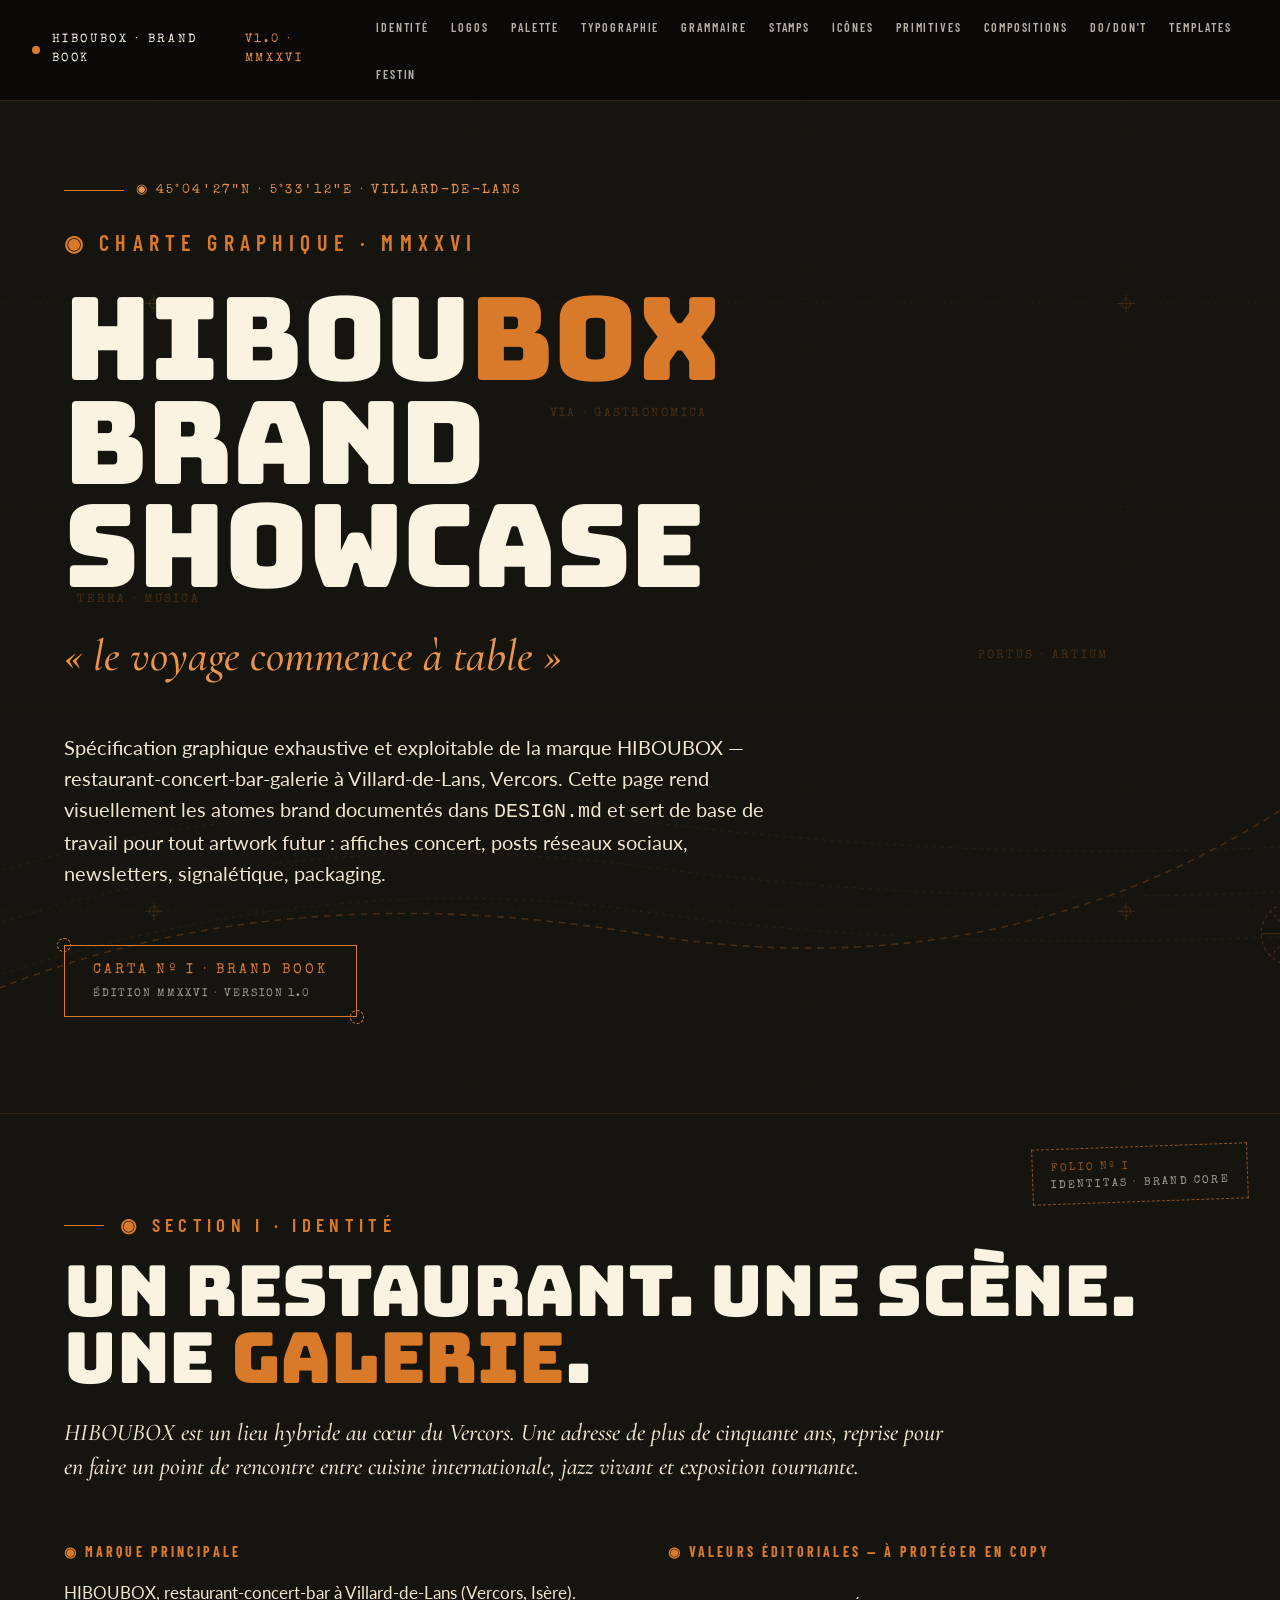
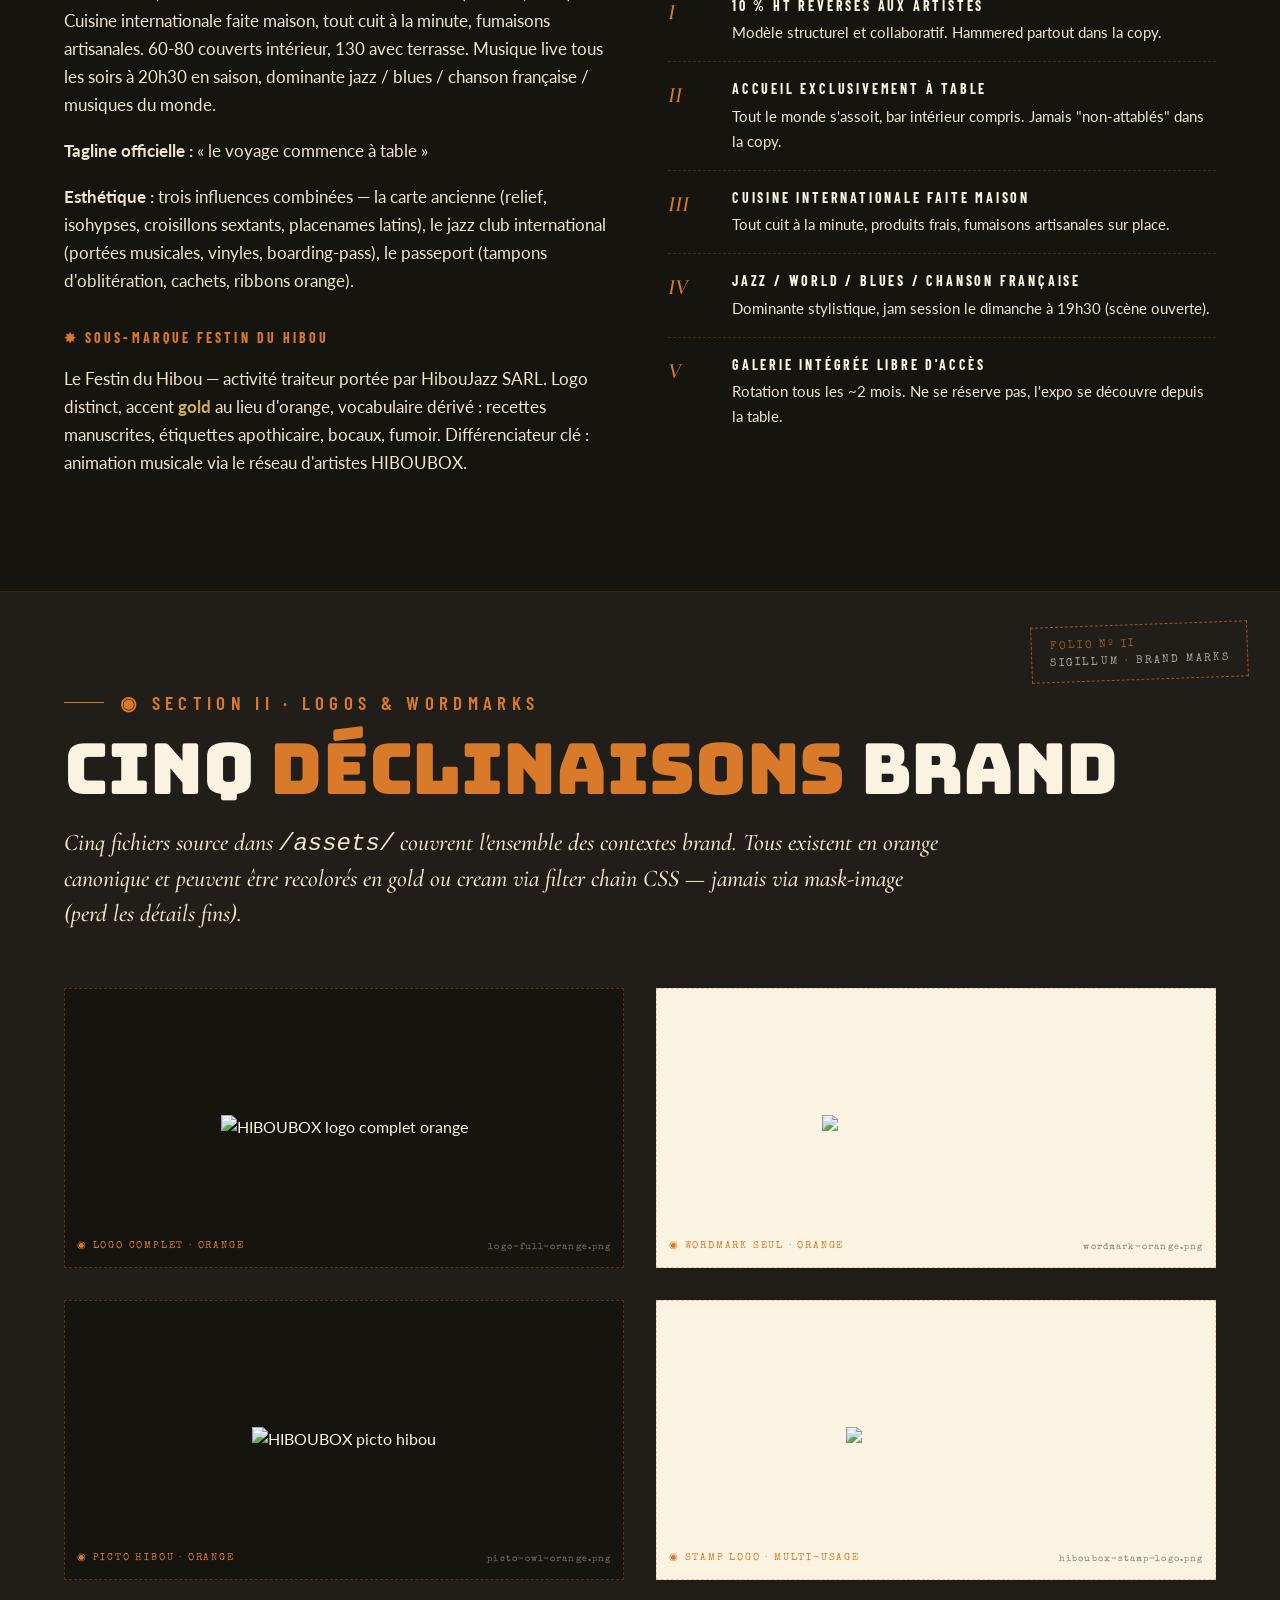
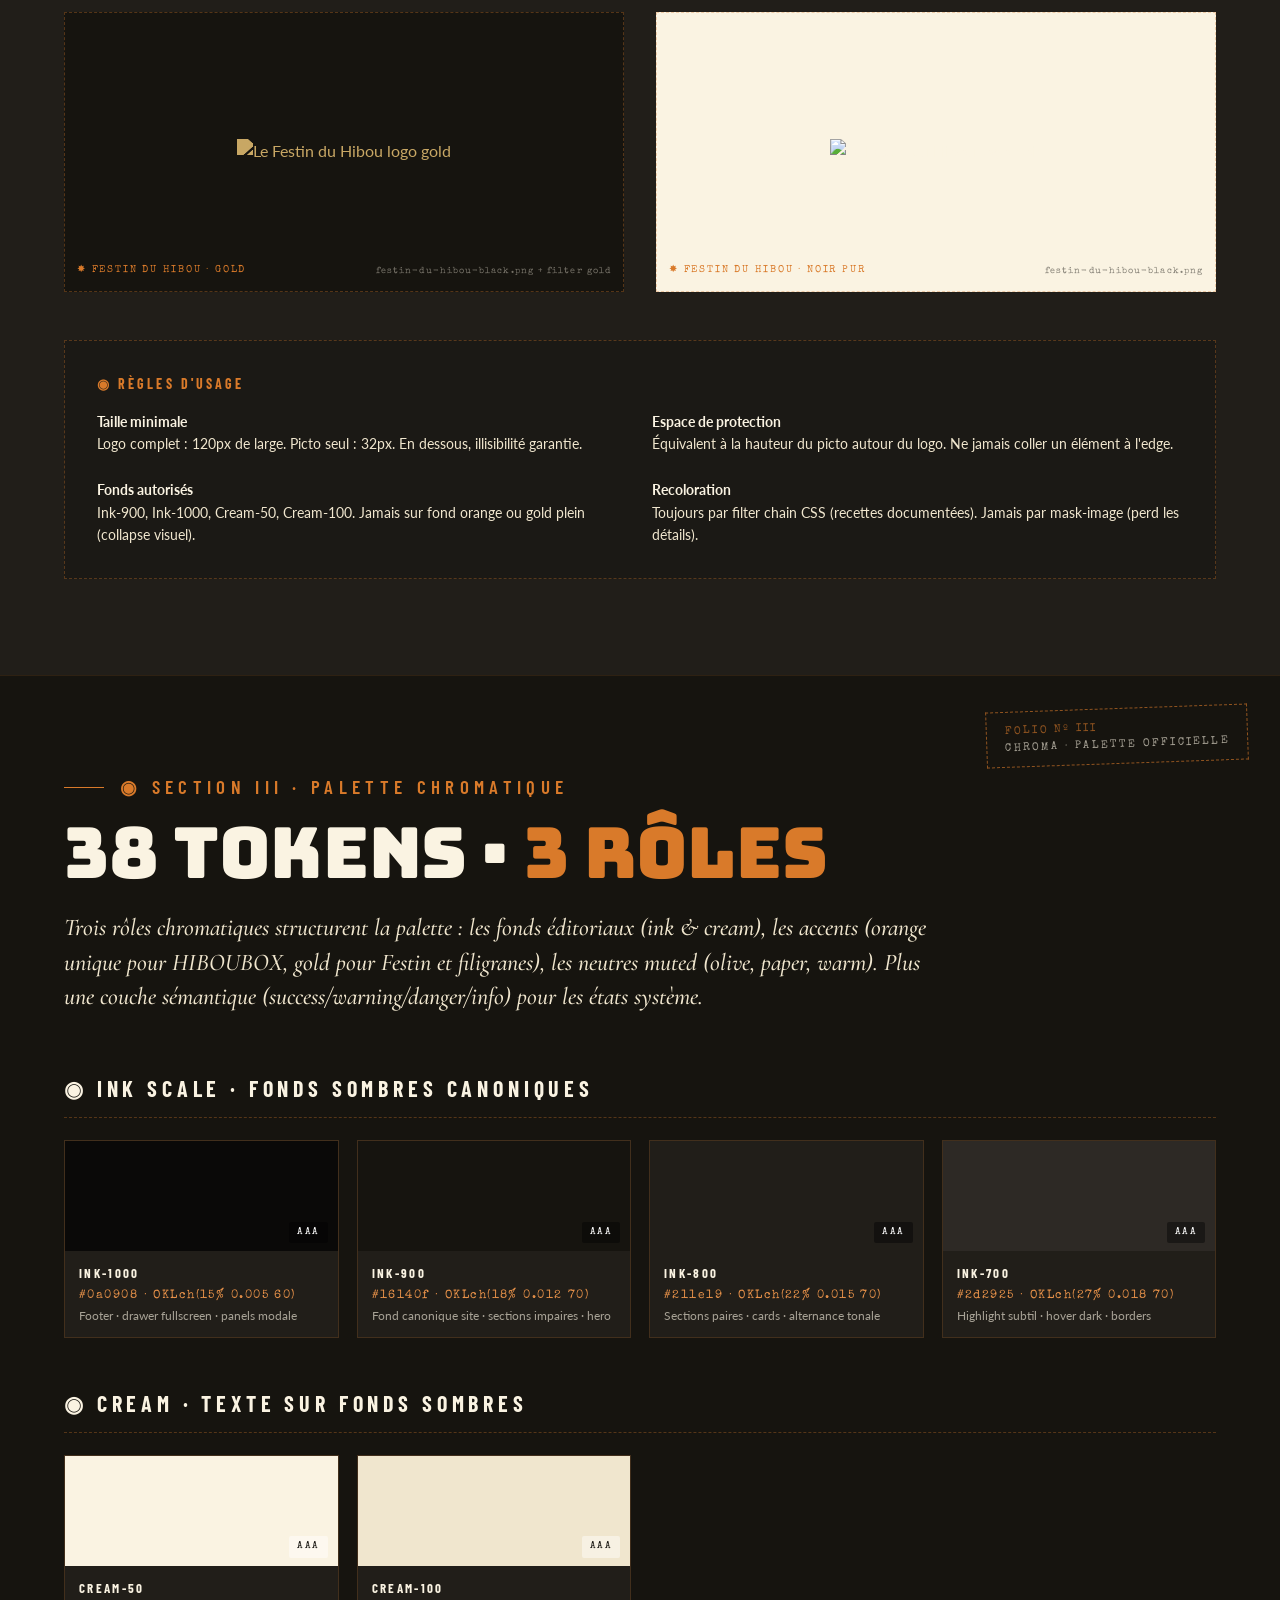
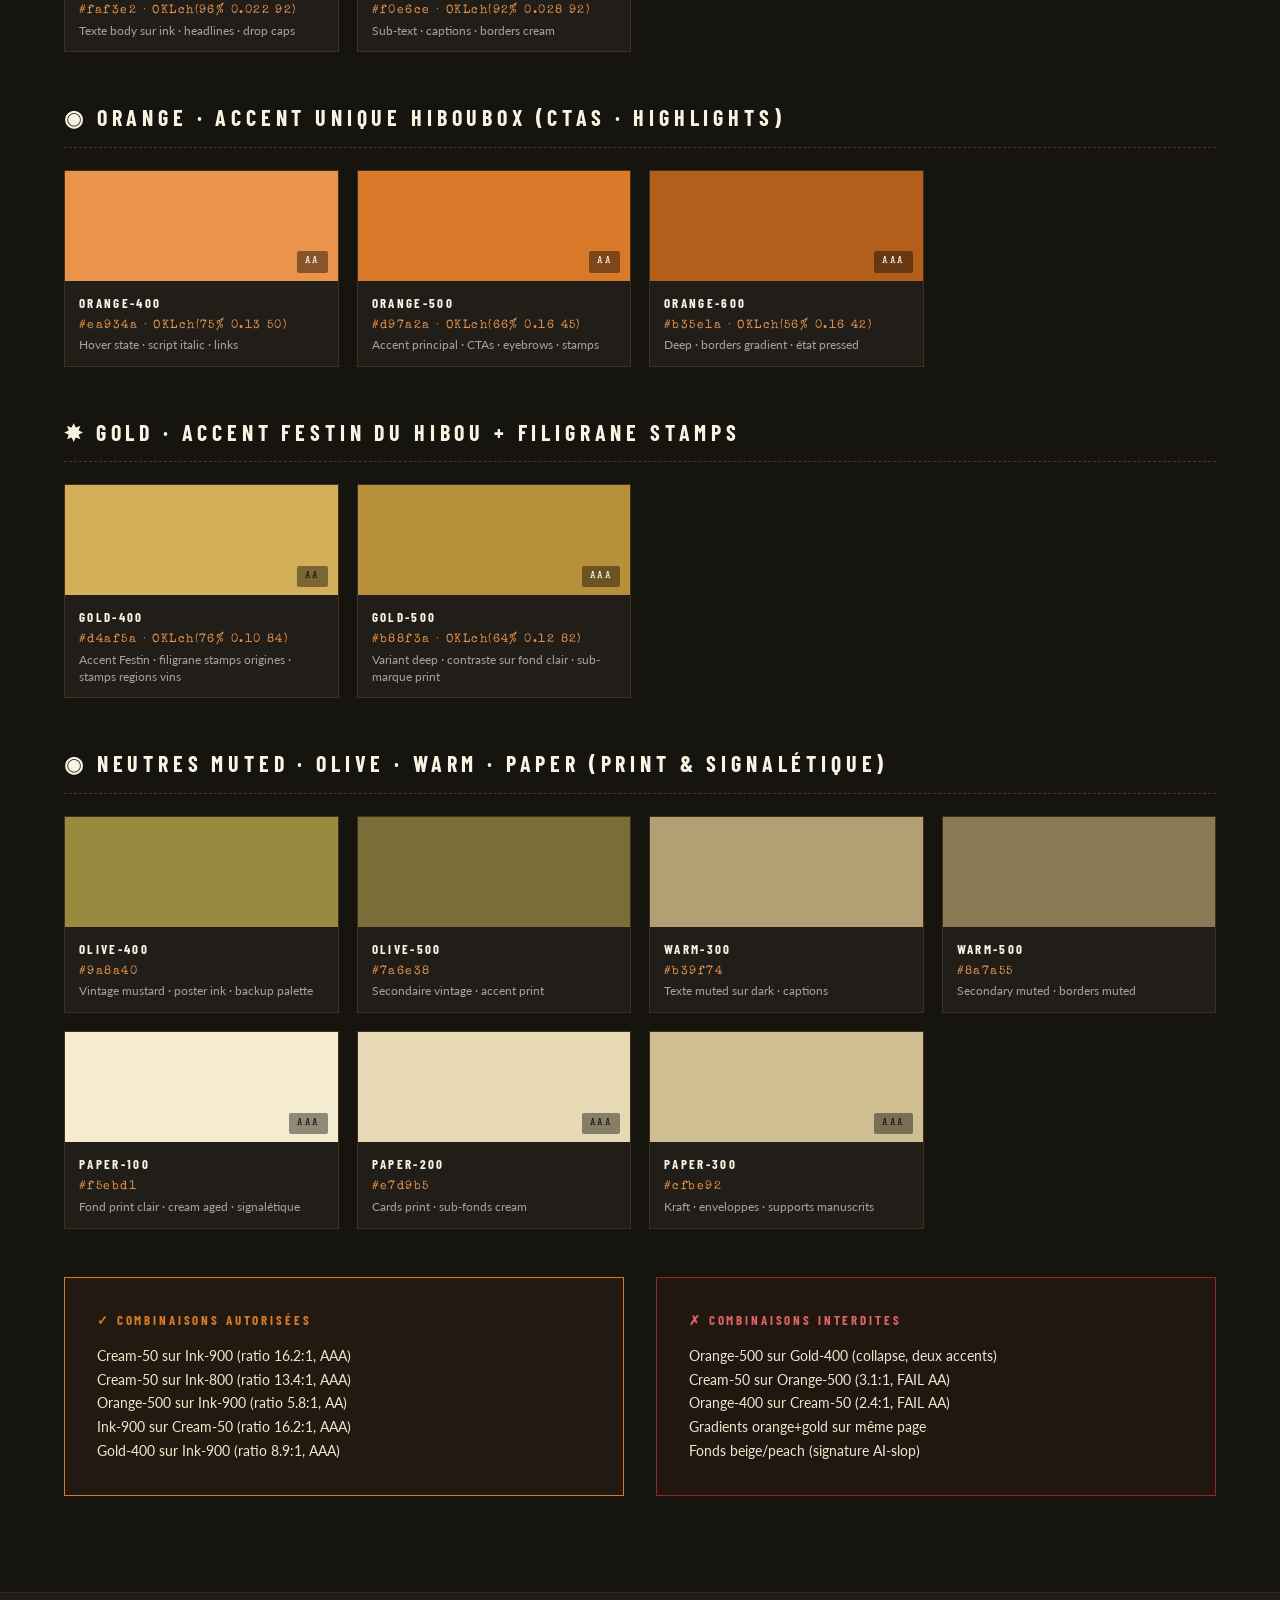
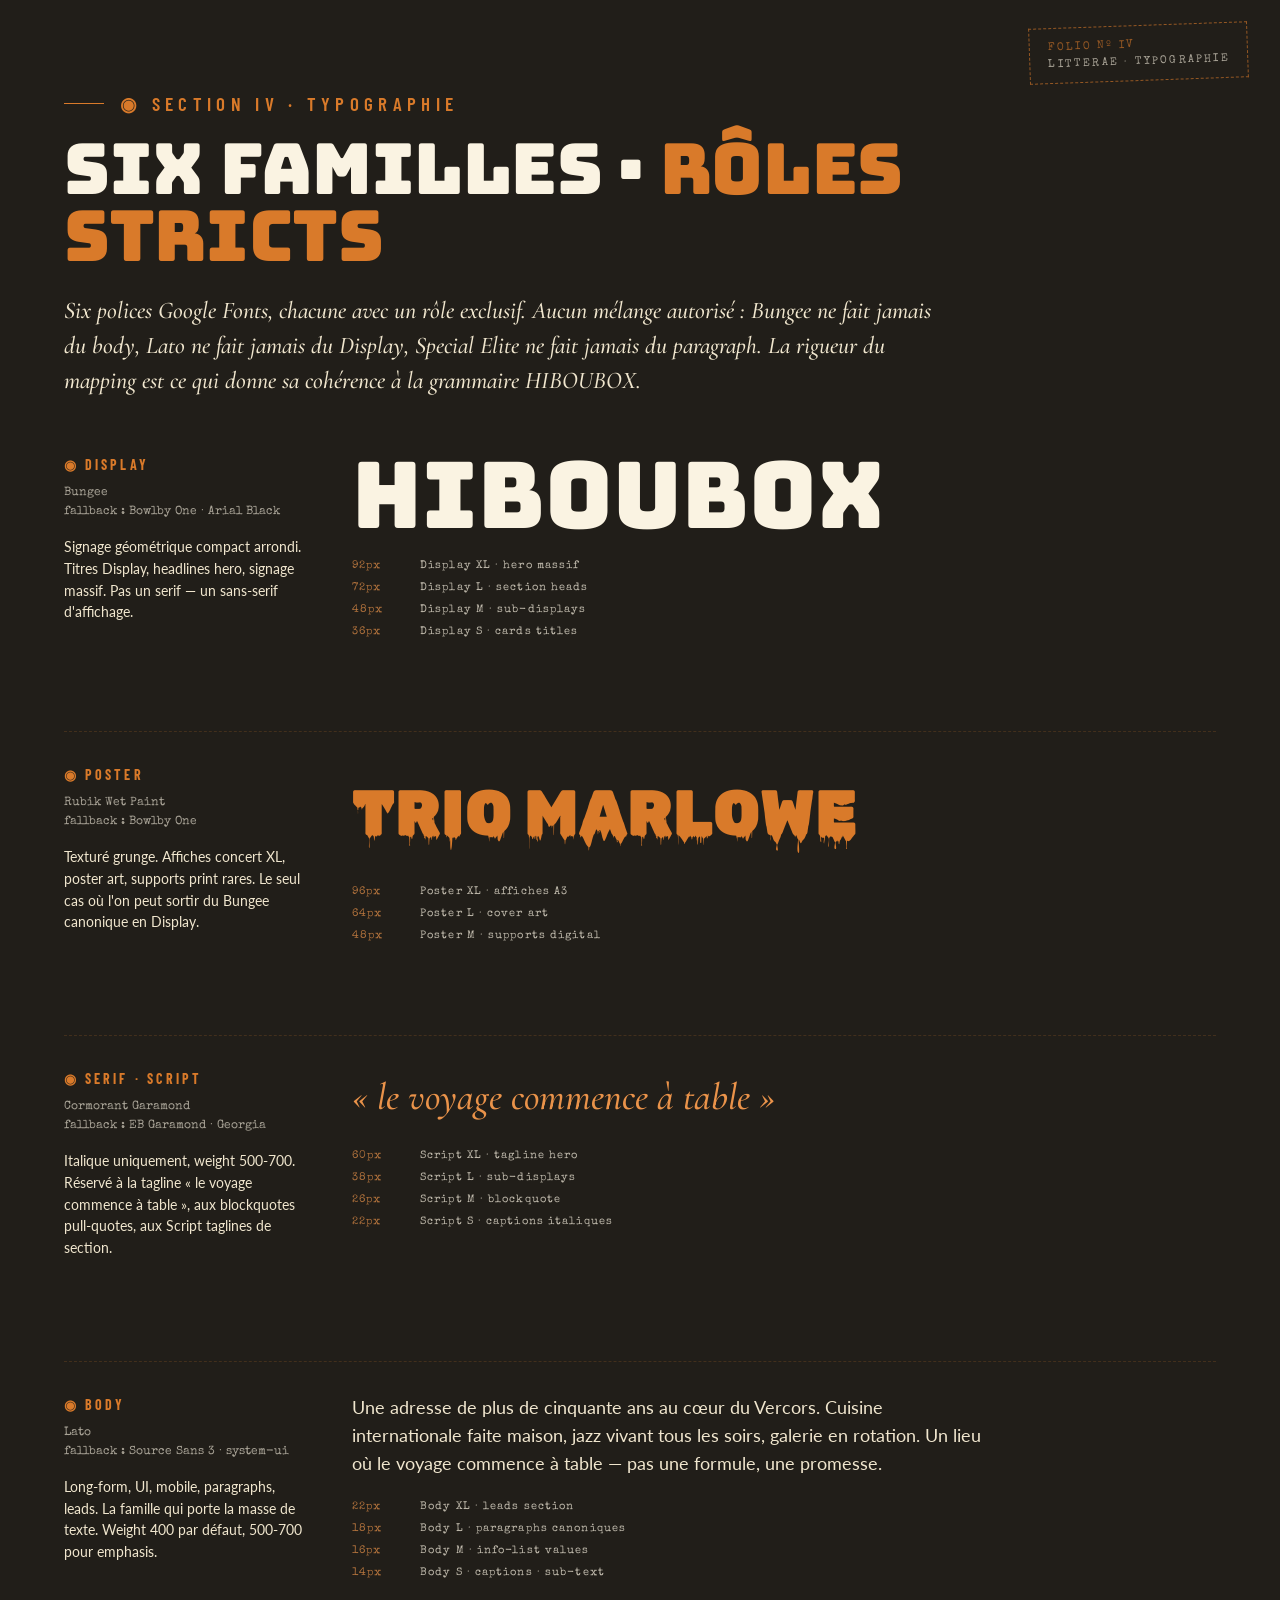
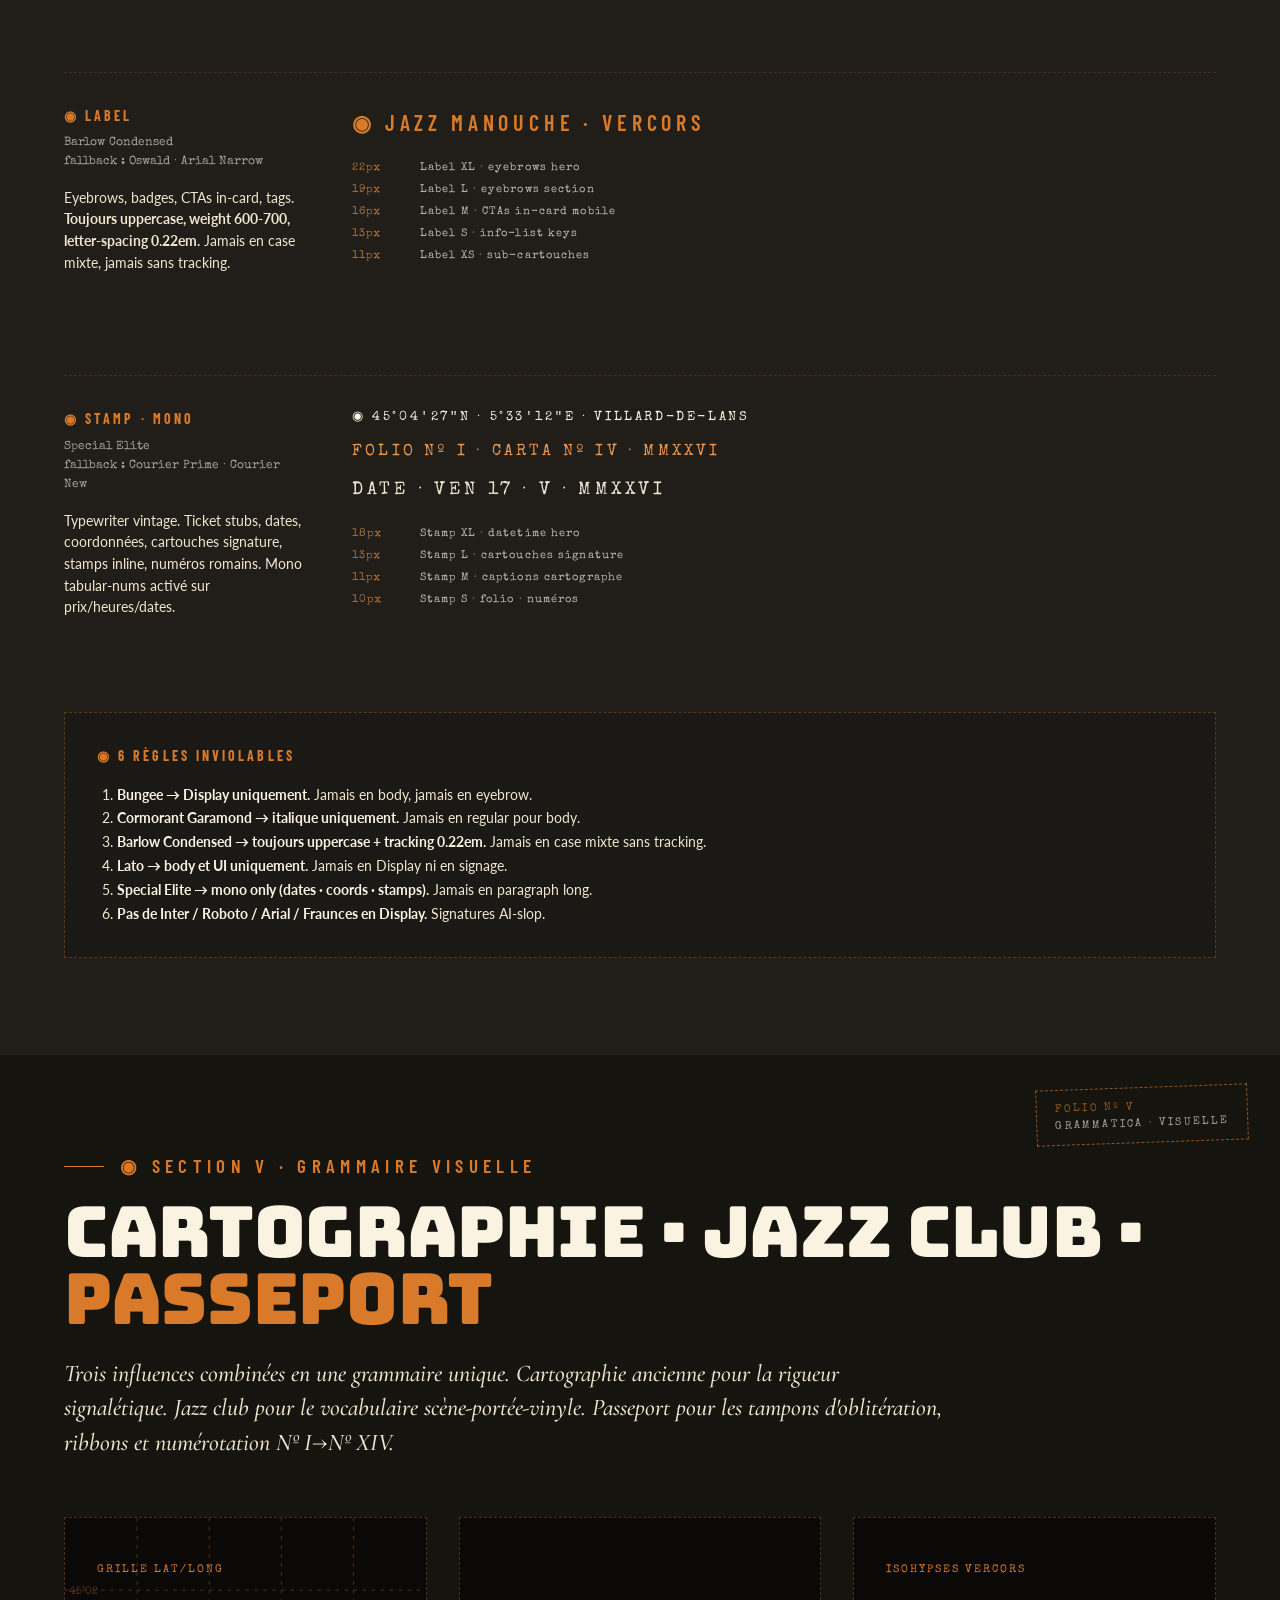
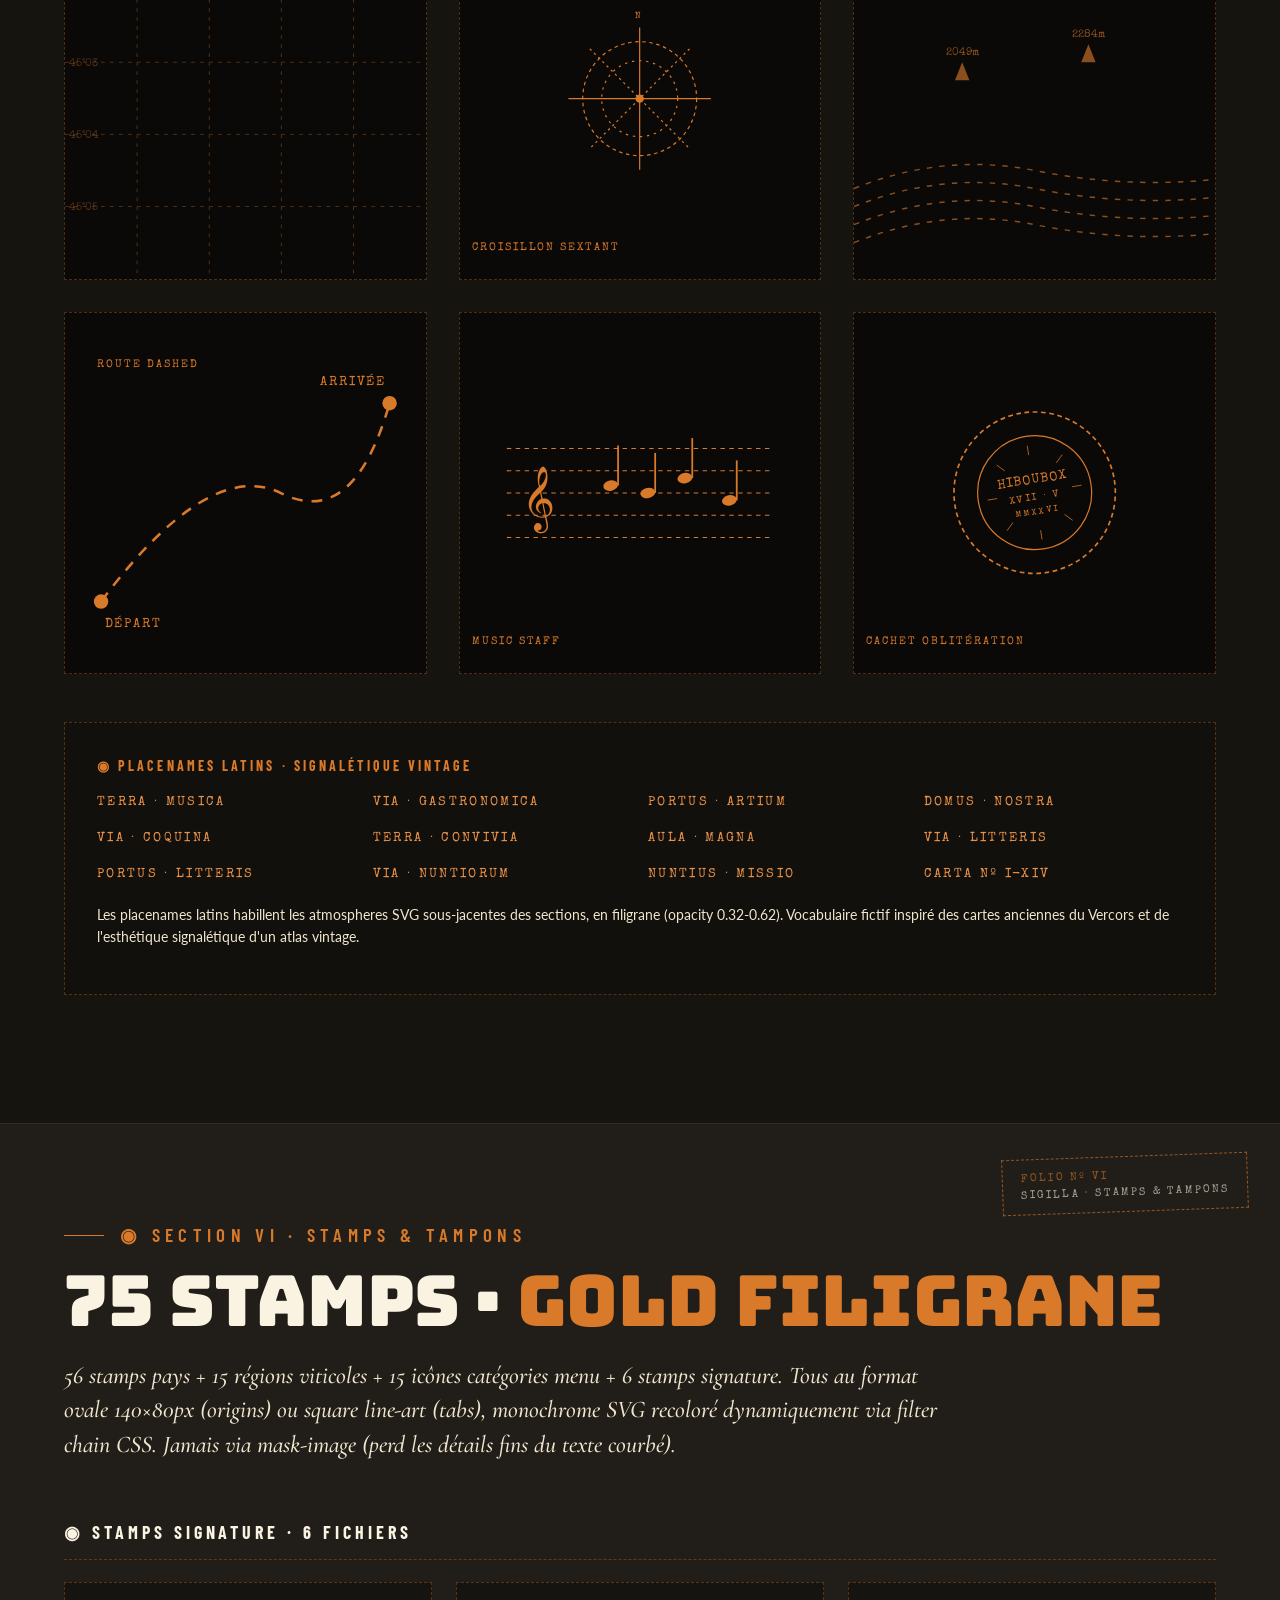
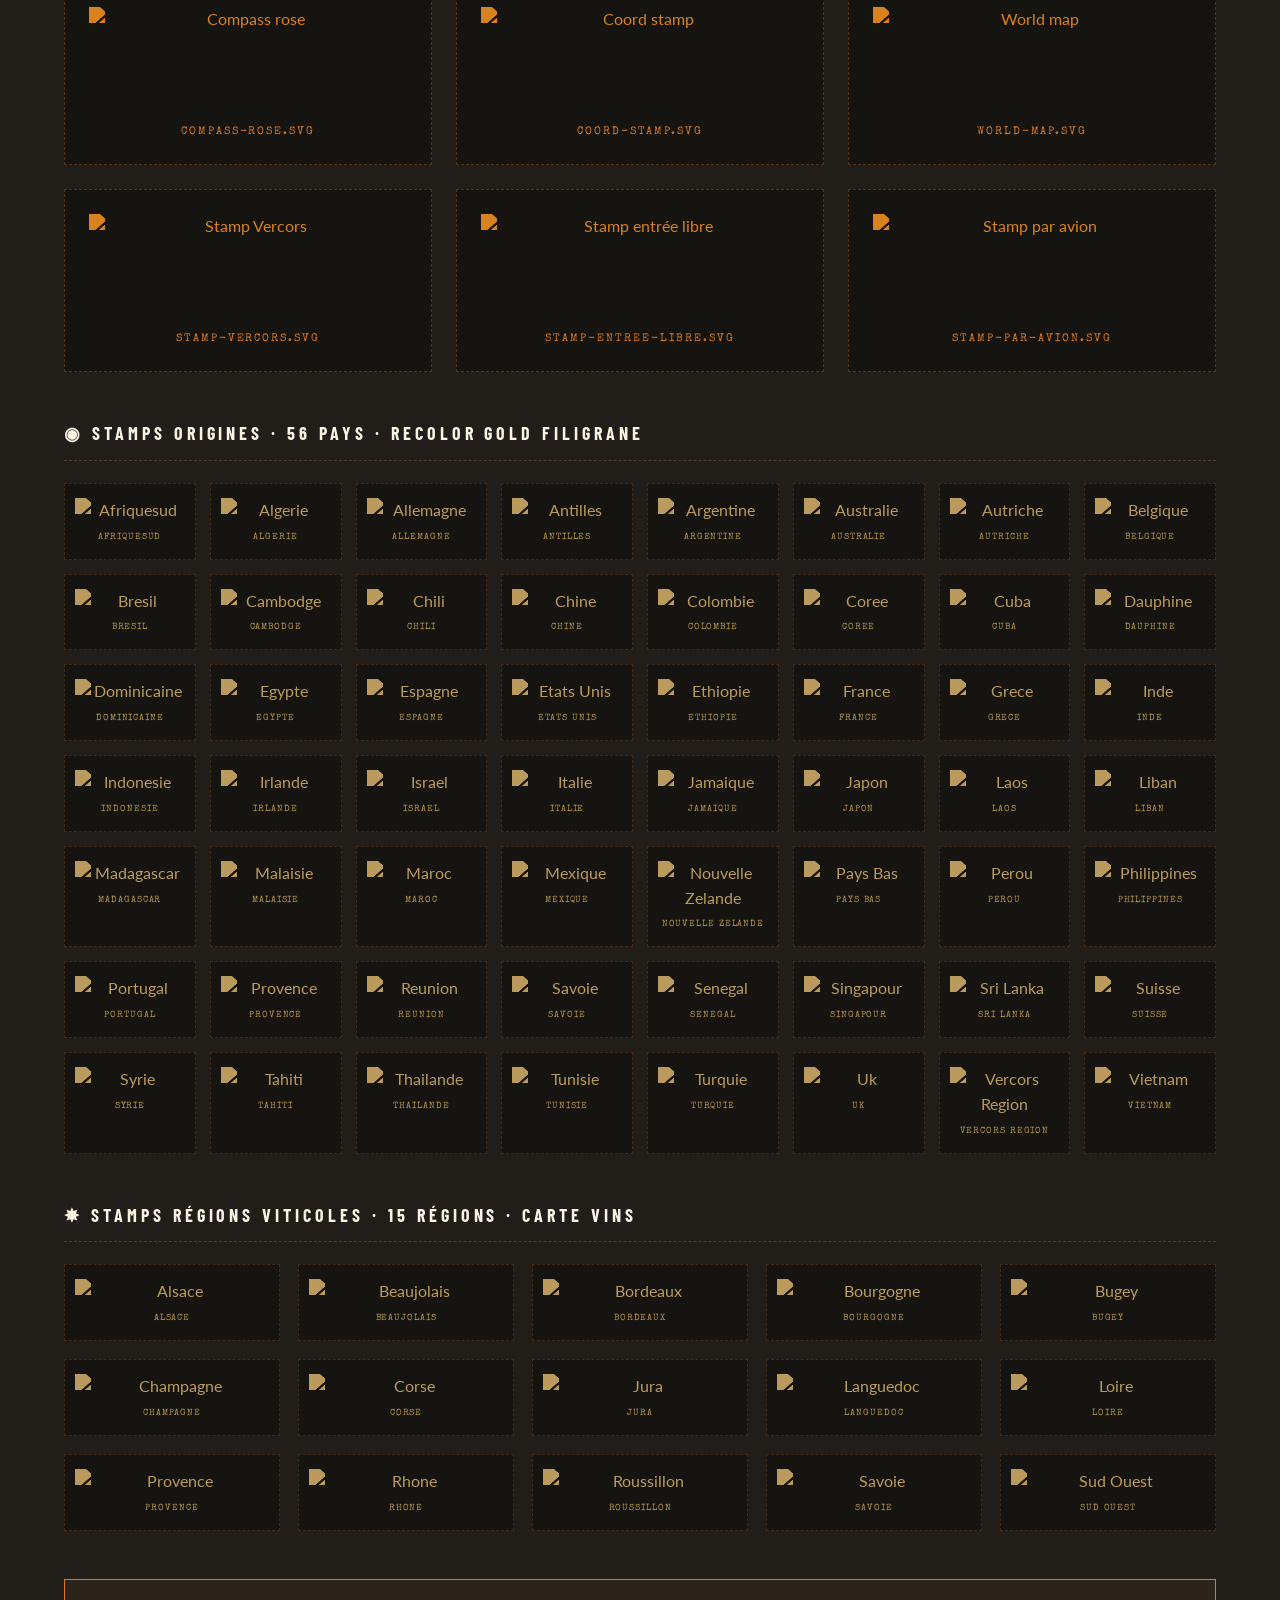
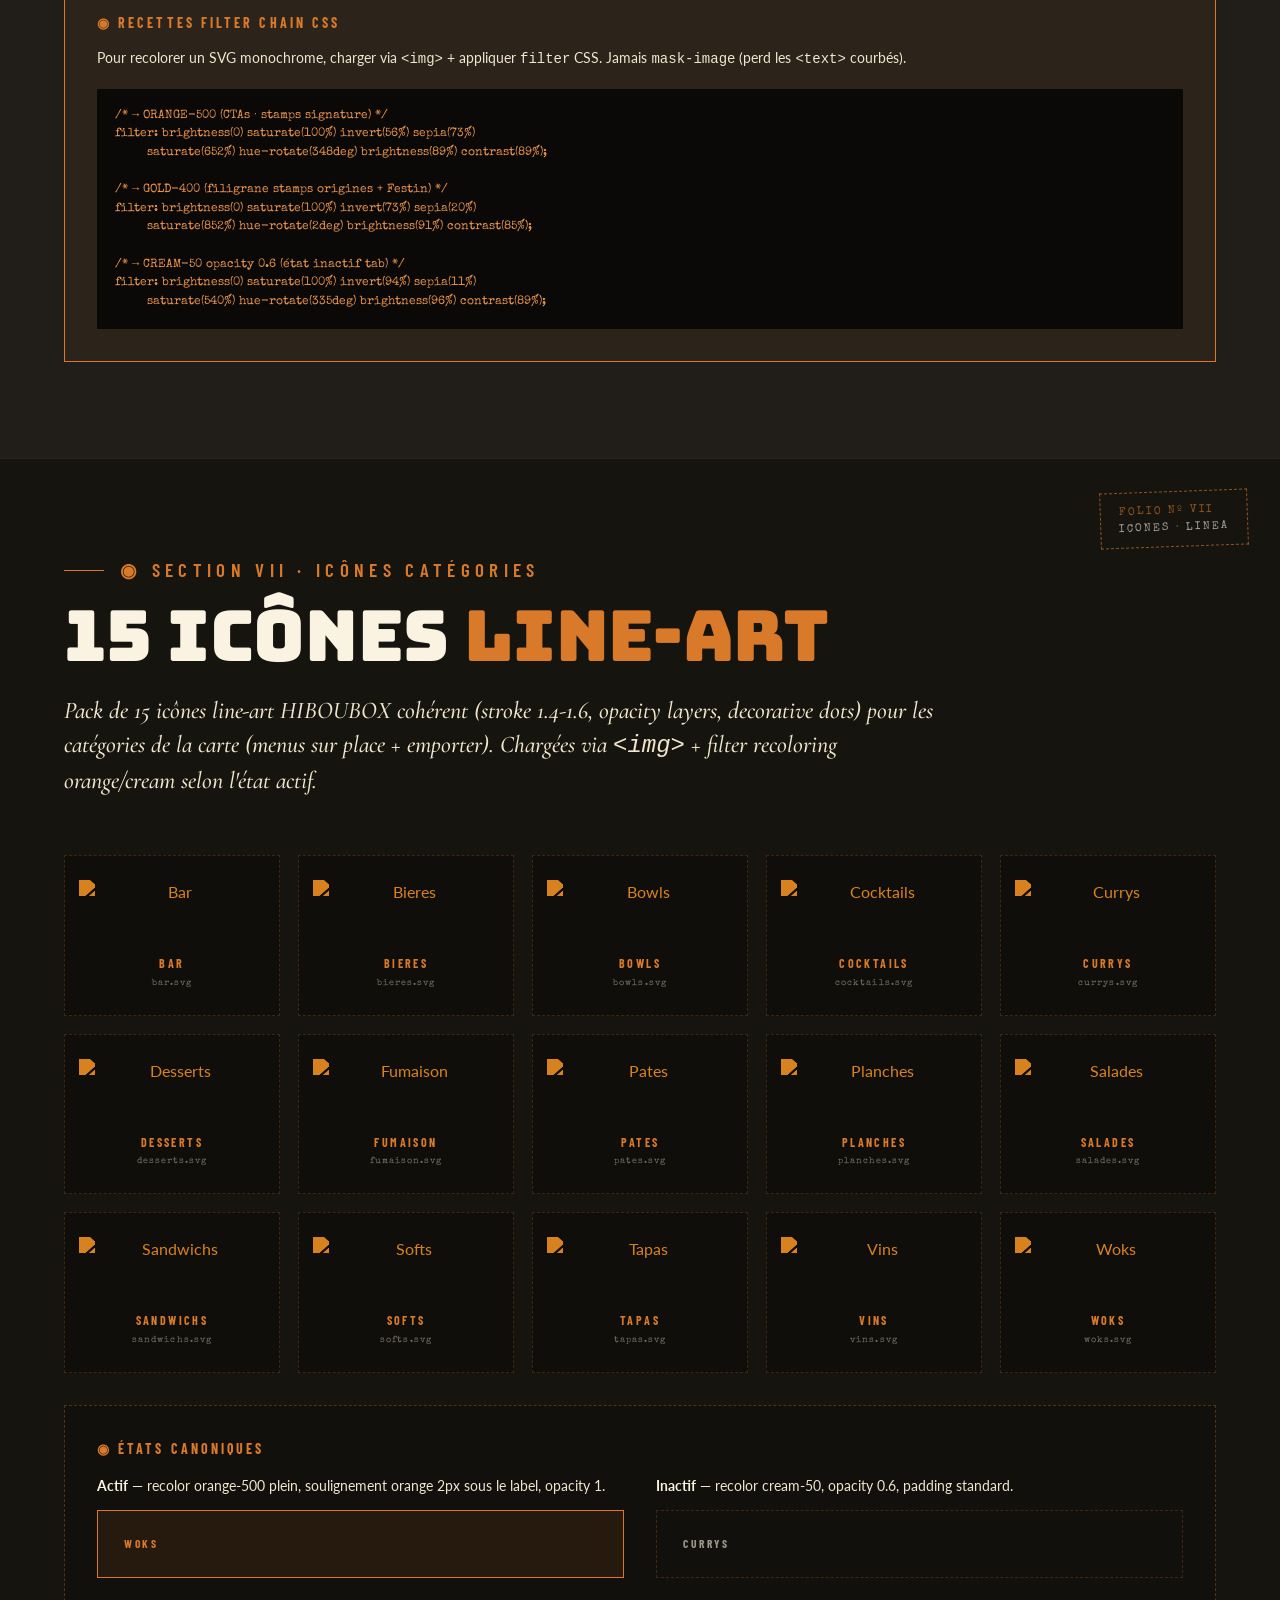
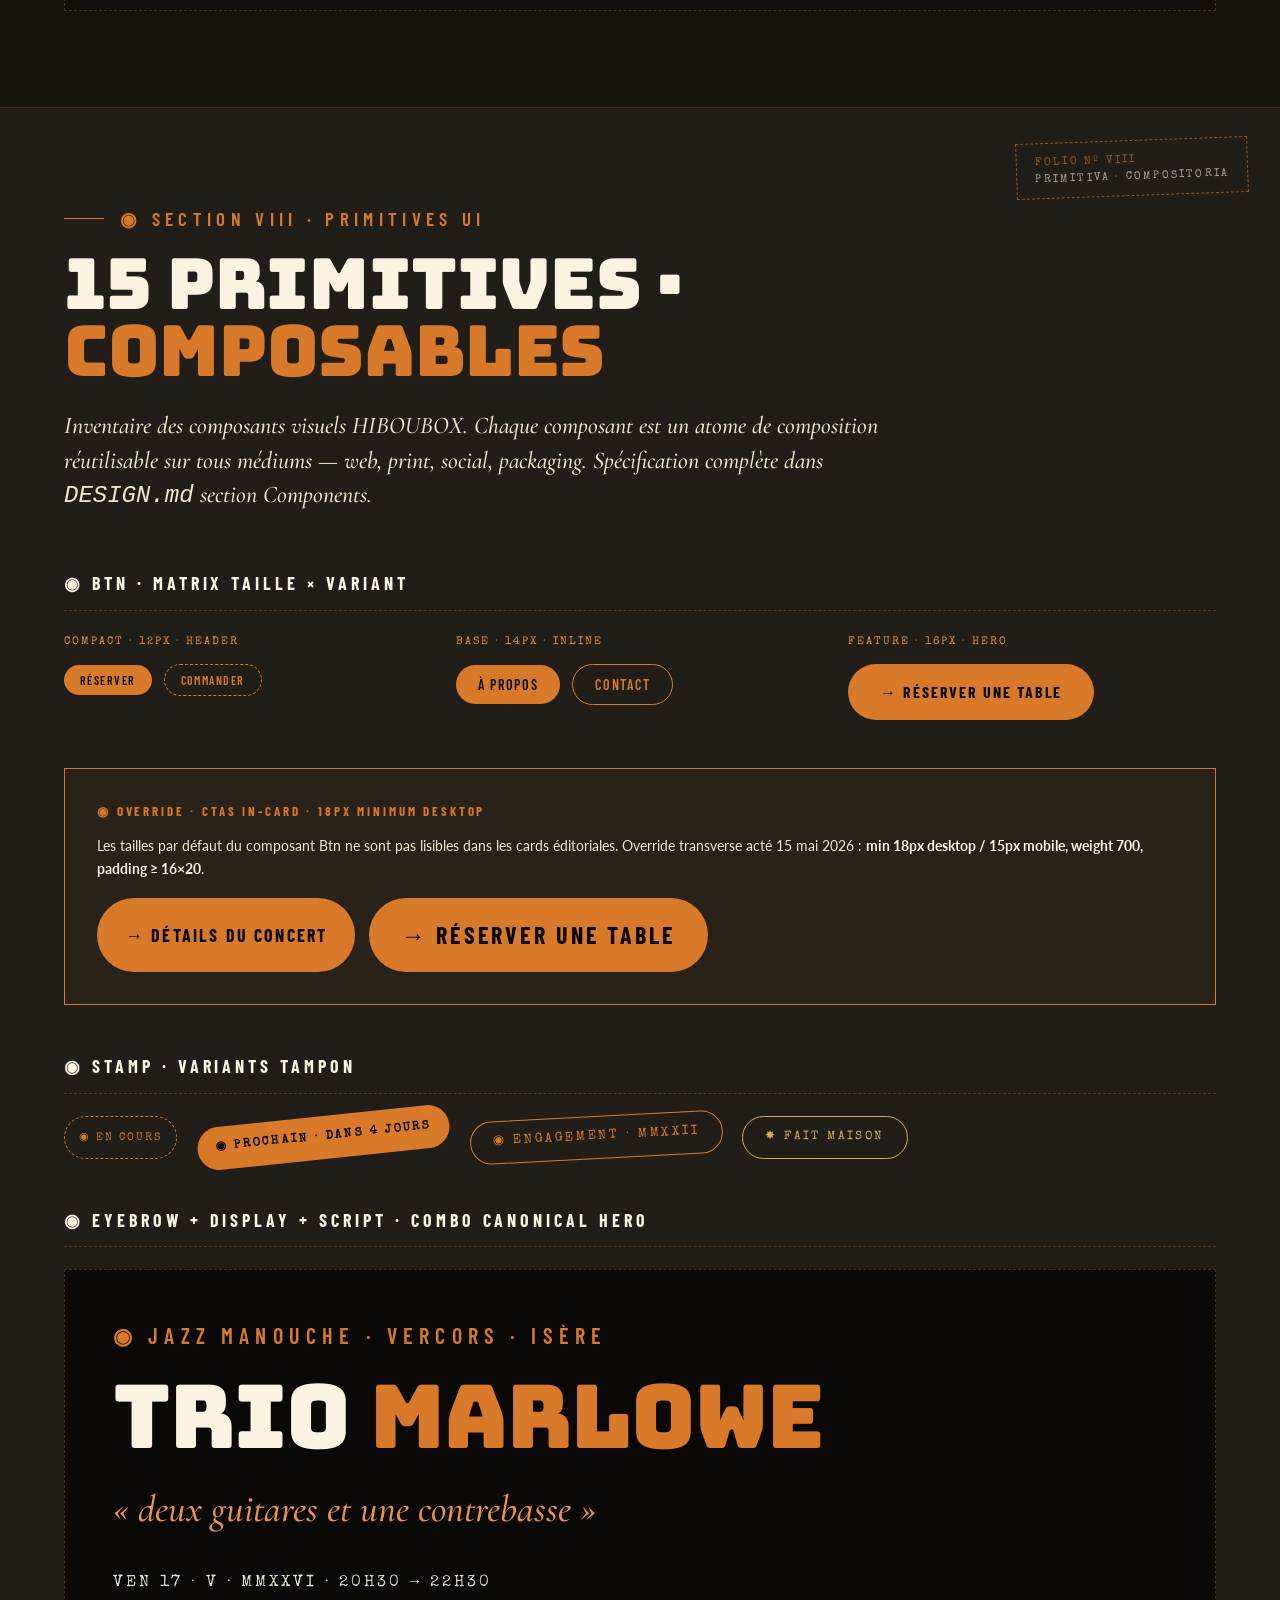
==== hiboubox-od/preview/brand-showcase.html @ d145273d "feat: add hiboubox-od Open Design design system package - DESIGN.md au format nexu-io/open-design (1" ====
<!doctype html>
<html lang="fr">
<head>
<meta charset="utf-8" />
<meta name="viewport" content="width=device-width, initial-scale=1" />
<title>HIBOUBOX · Brand Showcase</title>
<link rel="preconnect" href="https://fonts.googleapis.com" />
<link rel="preconnect" href="https://fonts.gstatic.com" crossorigin />
<link href="https://fonts.googleapis.com/css2?family=Bungee&family=Bowlby+One&family=Rubik+Wet+Paint&family=Cormorant+Garamond:ital,wght@0,400;0,500;0,600;0,700;1,400;1,500;1,600;1,700&family=Lato:wght@300;400;500;600;700;900&family=Barlow+Condensed:wght@300;400;500;600;700;800&family=Special+Elite&display=swap" rel="stylesheet" />
<style>
/* =============================================================
   HIBOUBOX · BRAND SHOWCASE · single-file standalone
   ============================================================= */

/* --- Tokens (mirror of DESIGN.md front matter) --- */
:root {
  /* Ink scale */
  --ink-1000: #0a0908;
  --ink-900:  #16140f;
  --ink-800:  #211e19;
  --ink-700:  #2d2925;

  /* Cream */
  --cream-50:  #faf3e2;
  --cream-100: #f0e6ce;

  /* Orange (accent unique CTAs) */
  --orange-400: #ea934a;
  --orange-500: #d97a2a;
  --orange-600: #b35e1a;

  /* Gold (filigrane stamps + Festin) */
  --gold-400: #d4af5a;
  --gold-500: #b88f3a;

  /* Olive (vintage mustard, poster ink) */
  --olive-400: #9a8a40;
  --olive-500: #7a6e38;
  --olive-600: #5f562b;

  /* Paper (cream aged, kraft) */
  --paper-100: #f5ebd1;
  --paper-200: #e7d9b5;
  --paper-300: #cfbe92;

  /* Warm muted */
  --warm-300: #b39f74;
  --warm-500: #8a7a55;

  /* Fonts */
  --font-display: "Bungee", "Bowlby One", "Ultra", "Arial Black", sans-serif;
  --font-poster:  "Rubik Wet Paint", "Bowlby One", "Arial Black", sans-serif;
  --font-serif:   "Cormorant Garamond", "EB Garamond", Georgia, serif;
  --font-body:    "Lato", "Source Sans 3", -apple-system, BlinkMacSystemFont, "Segoe UI", system-ui, sans-serif;
  --font-label:   "Barlow Condensed", "Oswald", "Arial Narrow", sans-serif;
  --font-stamp:   "Special Elite", "Courier Prime", "Courier New", monospace;

  /* Recipes for SVG recolor via filter chain */
  --filter-orange: brightness(0) saturate(100%) invert(56%) sepia(73%) saturate(652%) hue-rotate(348deg) brightness(89%) contrast(89%);
  --filter-gold:   brightness(0) saturate(100%) invert(73%) sepia(20%) saturate(852%) hue-rotate(2deg) brightness(91%) contrast(85%);
  --filter-cream:  brightness(0) saturate(100%) invert(94%) sepia(11%) saturate(540%) hue-rotate(335deg) brightness(96%) contrast(89%);
}

/* --- Reset --- */
*, *::before, *::after { box-sizing: border-box; }
html, body { margin: 0; padding: 0; }
html { scroll-behavior: smooth; }
body {
  background: var(--ink-900);
  color: var(--cream-50);
  font-family: var(--font-body);
  font-size: 16px;
  line-height: 1.55;
  font-weight: 400;
  -webkit-font-smoothing: antialiased;
  text-rendering: optimizeLegibility;
}

img { display: block; max-width: 100%; height: auto; }
a { color: var(--orange-400); text-decoration: none; }
a:hover { color: var(--orange-500); }

/* =============================================================
   NAVIGATION STICKY
   ============================================================= */
.bs-nav {
  position: sticky; top: 0; z-index: 100;
  background: rgba(10, 9, 8, 0.92);
  backdrop-filter: blur(8px);
  border-bottom: 1px solid rgba(217, 122, 42, 0.22);
  padding: 14px 32px;
}
.bs-nav-inner {
  max-width: 1440px; margin: 0 auto;
  display: flex; align-items: center; justify-content: space-between;
  gap: 24px;
}
.bs-nav-brand {
  display: flex; align-items: center; gap: 12px;
  font-family: var(--font-stamp); font-size: 12px;
  letter-spacing: 0.22em; text-transform: uppercase;
  color: var(--cream-50);
}
.bs-nav-brand .dot { width: 8px; height: 8px; background: var(--orange-500); border-radius: 50%; }
.bs-nav-brand .badge { color: var(--orange-400); }
.bs-nav-links {
  display: flex; gap: 22px; flex-wrap: wrap; list-style: none; padding: 0; margin: 0;
}
.bs-nav-links a {
  font-family: var(--font-label); font-size: 12px;
  font-weight: 600; letter-spacing: 0.16em; text-transform: uppercase;
  color: var(--cream-50); opacity: 0.72; transition: opacity .2s, color .2s;
}
.bs-nav-links a:hover { opacity: 1; color: var(--orange-400); }

/* =============================================================
   HERO
   ============================================================= */
.bs-hero {
  position: relative;
  min-height: 100vh;
  padding: 80px 64px 96px;
  background: var(--ink-900);
  overflow: hidden;
  display: flex; flex-direction: column; justify-content: center;
}
.bs-hero-deco {
  position: absolute; inset: 0;
  pointer-events: none;
  opacity: 0.4;
}
.bs-hero-deco svg { width: 100%; height: 100%; }
.bs-hero-inner {
  position: relative; z-index: 2;
  max-width: 1280px; margin: 0 auto; width: 100%;
}
.bs-hero-coord {
  font-family: var(--font-stamp); font-size: 13px;
  color: var(--orange-400); letter-spacing: 0.18em;
  margin-bottom: 24px;
  display: flex; align-items: center; gap: 12px;
}
.bs-hero-coord::before {
  content: ""; width: 60px; height: 1px; background: var(--orange-500);
}
.bs-hero-eyebrow {
  font-family: var(--font-label); font-size: 22px;
  color: var(--orange-500); letter-spacing: 0.28em; text-transform: uppercase;
  font-weight: 600; margin-bottom: 28px;
}
.bs-hero-display {
  font-family: var(--font-display);
  font-size: clamp(64px, 9vw, 124px);
  line-height: 0.9; letter-spacing: -0.01em;
  color: var(--cream-50);
  margin: 0 0 32px;
  font-weight: 400;
  text-wrap: balance;
}
.bs-hero-display .accent { color: var(--orange-500); }
.bs-hero-script {
  font-family: var(--font-serif);
  font-style: italic; font-weight: 500;
  font-size: clamp(28px, 3.5vw, 48px);
  color: var(--orange-400);
  margin: 0 0 48px;
  line-height: 1.2;
}
.bs-hero-lead {
  font-family: var(--font-body);
  font-size: 20px; line-height: 1.55; max-width: 720px;
  color: var(--cream-100); font-weight: 400;
  margin-bottom: 56px;
}
.bs-hero-cartouche {
  display: inline-flex; flex-direction: column;
  border: 1.5px solid var(--orange-500);
  padding: 14px 28px;
  position: relative;
}
.bs-hero-cartouche::before, .bs-hero-cartouche::after {
  content: ""; position: absolute;
  width: 14px; height: 14px;
  border: 1px dashed var(--orange-500);
  border-radius: 50%;
}
.bs-hero-cartouche::before { top: -8px; left: -8px; }
.bs-hero-cartouche::after { bottom: -8px; right: -8px; }
.bs-hero-cartouche .t {
  font-family: var(--font-stamp); font-size: 14px;
  letter-spacing: 0.22em; color: var(--orange-500);
}
.bs-hero-cartouche .s {
  font-family: var(--font-stamp); font-size: 11px;
  letter-spacing: 0.18em; color: var(--cream-50);
  opacity: 0.62; margin-top: 4px;
}

/* =============================================================
   SECTIONS génériques
   ============================================================= */
section.bs-section {
  position: relative;
  padding: 96px 64px;
  border-top: 1px solid rgba(217, 122, 42, 0.12);
}
.bs-section.alt { background: var(--ink-800); }
.bs-section-inner { max-width: 1440px; margin: 0 auto; }

.bs-section-eyebrow {
  font-family: var(--font-label); font-size: 19px;
  color: var(--orange-500); letter-spacing: 0.28em; text-transform: uppercase;
  font-weight: 600; margin-bottom: 18px;
  display: flex; align-items: center; gap: 16px;
}
.bs-section-eyebrow::before {
  content: ""; width: 40px; height: 1px; background: var(--orange-500);
}
.bs-section-display {
  font-family: var(--font-display);
  font-size: clamp(40px, 5.5vw, 72px);
  line-height: 0.95; letter-spacing: -0.005em;
  color: var(--cream-50);
  margin: 0 0 24px;
  font-weight: 400;
}
.bs-section-display .accent { color: var(--orange-500); }
.bs-section-lead {
  font-family: var(--font-serif);
  font-style: italic; font-weight: 500;
  font-size: 24px; max-width: 880px;
  color: var(--cream-100);
  margin: 0 0 56px;
  line-height: 1.45;
}

.bs-section-cartouche {
  position: absolute; top: 32px; right: 32px;
  display: inline-flex; flex-direction: column;
  padding: 10px 18px;
  border: 1px dashed var(--orange-500);
  font-family: var(--font-stamp);
  font-size: 11px; letter-spacing: 0.20em; text-transform: uppercase;
  color: var(--cream-50); opacity: 0.62;
  transform: rotate(-2deg);
}
.bs-section-cartouche .t { color: var(--orange-500); }

/* =============================================================
   1 · IDENTITÉ
   ============================================================= */
.bs-identity-grid {
  display: grid; grid-template-columns: 1fr 1fr; gap: 56px;
}
.bs-identity-col h3 {
  font-family: var(--font-label); font-size: 14px;
  color: var(--orange-500); letter-spacing: 0.22em; text-transform: uppercase;
  font-weight: 700; margin: 0 0 16px;
}
.bs-identity-col p {
  font-family: var(--font-body); font-size: 17px;
  line-height: 1.65; color: var(--cream-100);
  margin: 0 0 18px;
}
.bs-identity-values {
  list-style: none; padding: 0; margin: 0;
}
.bs-identity-values li {
  display: flex; gap: 16px;
  padding: 16px 0;
  border-bottom: 1px dashed rgba(217, 122, 42, 0.22);
}
.bs-identity-values li:last-child { border-bottom: none; }
.bs-identity-values .roman {
  font-family: var(--font-serif); font-style: italic;
  font-size: 22px; color: var(--orange-500);
  min-width: 48px;
  font-weight: 600;
}
.bs-identity-values .body {
  flex: 1;
}
.bs-identity-values .body strong {
  font-family: var(--font-label); font-size: 14px;
  color: var(--cream-50); letter-spacing: 0.20em; text-transform: uppercase;
  font-weight: 700; display: block; margin-bottom: 4px;
}
.bs-identity-values .body span {
  font-family: var(--font-body); font-size: 15px;
  color: var(--cream-100); line-height: 1.55;
}

/* =============================================================
   2 · LOGOS
   ============================================================= */
.bs-logos-grid {
  display: grid; grid-template-columns: repeat(2, 1fr);
  gap: 32px;
}
.bs-logo-card {
  position: relative;
  border: 1px dashed rgba(217, 122, 42, 0.32);
  padding: 48px 32px;
  background: var(--ink-900);
  display: flex; flex-direction: column;
  align-items: center; justify-content: center;
  min-height: 280px;
}
.bs-logo-card.on-cream { background: var(--cream-50); }
.bs-logo-card img { max-height: 120px; max-width: 320px; object-fit: contain; }
.bs-logo-card .label {
  position: absolute; bottom: 12px; left: 12px;
  font-family: var(--font-stamp); font-size: 10px;
  letter-spacing: 0.18em; text-transform: uppercase;
  color: var(--orange-500);
}
.bs-logo-card .filename {
  position: absolute; bottom: 12px; right: 12px;
  font-family: var(--font-stamp); font-size: 9px;
  letter-spacing: 0.12em;
  color: var(--cream-50); opacity: 0.42;
}
.bs-logo-card.on-cream .filename { color: var(--ink-900); opacity: 0.5; }

/* Logo full Festin gold demo */
.bs-logo-festin {
  filter: var(--filter-gold);
}

/* =============================================================
   3 · PALETTE CHROMATIQUE
   ============================================================= */
.bs-palette-group { margin-bottom: 48px; }
.bs-palette-group h3 {
  font-family: var(--font-label); font-size: 22px;
  color: var(--cream-50); letter-spacing: 0.22em; text-transform: uppercase;
  font-weight: 700; margin: 0 0 22px;
  padding-bottom: 12px;
  border-bottom: 1px dashed rgba(217, 122, 42, 0.32);
}
.bs-swatches {
  display: grid; grid-template-columns: repeat(auto-fill, minmax(220px, 1fr));
  gap: 18px;
}
.bs-swatch {
  border: 1px solid rgba(217, 122, 42, 0.18);
  overflow: hidden;
  background: var(--ink-800);
}
.bs-swatch-color {
  height: 110px;
  position: relative;
}
.bs-swatch-color .check {
  position: absolute; bottom: 8px; right: 10px;
  font-family: var(--font-stamp); font-size: 10px;
  letter-spacing: 0.14em;
  padding: 3px 8px;
  background: rgba(0, 0, 0, 0.42);
  color: white;
  border-radius: 2px;
}
.bs-swatch-meta {
  padding: 12px 14px;
}
.bs-swatch-meta .name {
  font-family: var(--font-label); font-size: 13px;
  color: var(--cream-50); letter-spacing: 0.18em; text-transform: uppercase;
  font-weight: 700; margin: 0 0 4px;
}
.bs-swatch-meta .hex {
  font-family: var(--font-stamp); font-size: 12px;
  color: var(--orange-400); letter-spacing: 0.12em;
  margin: 0 0 2px;
}
.bs-swatch-meta .usage {
  font-family: var(--font-body); font-size: 12px;
  color: var(--cream-50); opacity: 0.62; line-height: 1.4;
  margin: 0;
}

/* =============================================================
   4 · TYPOGRAPHIE
   ============================================================= */
.bs-type-stack {
  display: flex; flex-direction: column; gap: 56px;
}
.bs-type-row {
  display: grid; grid-template-columns: 240px 1fr; gap: 48px;
  padding: 32px 0;
  border-top: 1px dashed rgba(217, 122, 42, 0.18);
}
.bs-type-row:first-child { border-top: none; padding-top: 0; }
.bs-type-meta h4 {
  font-family: var(--font-label); font-size: 14px;
  color: var(--orange-500); letter-spacing: 0.22em; text-transform: uppercase;
  font-weight: 700; margin: 0 0 8px;
}
.bs-type-meta .family {
  font-family: var(--font-stamp); font-size: 12px;
  color: var(--cream-50); opacity: 0.62; line-height: 1.6;
  margin: 0 0 12px;
}
.bs-type-meta .role {
  font-family: var(--font-body); font-size: 14px; line-height: 1.55;
  color: var(--cream-100);
}
.bs-type-demo .sample-display { font-family: var(--font-display); font-size: 92px; line-height: 0.9; color: var(--cream-50); margin: 0 0 12px; }
.bs-type-demo .sample-poster  { font-family: var(--font-poster);  font-size: 64px; color: var(--orange-500); margin: 0 0 12px; }
.bs-type-demo .sample-serif   { font-family: var(--font-serif);   font-style: italic; font-weight: 500; font-size: 38px; color: var(--orange-400); margin: 0 0 12px; }
.bs-type-demo .sample-body    { font-family: var(--font-body);    font-size: 18px; line-height: 1.55; color: var(--cream-100); margin: 0 0 12px; max-width: 640px; }
.bs-type-demo .sample-label   { font-family: var(--font-label);   font-size: 22px; letter-spacing: 0.22em; text-transform: uppercase; font-weight: 600; color: var(--orange-500); margin: 0 0 12px; }
.bs-type-demo .sample-stamp   { font-family: var(--font-stamp);   font-size: 13px; letter-spacing: 0.20em; text-transform: uppercase; color: var(--cream-50); margin: 0 0 12px; }
.bs-type-demo .scale-table {
  margin-top: 18px;
  font-family: var(--font-stamp); font-size: 11px;
  color: var(--cream-50); opacity: 0.72; letter-spacing: 0.10em;
  line-height: 2;
}
.bs-type-demo .scale-table .row { display: flex; gap: 12px; }
.bs-type-demo .scale-table .row .size { color: var(--orange-400); min-width: 56px; }
</style>
</head>
<body>

<!-- =============================================================
     NAVIGATION
     ============================================================= -->
<nav class="bs-nav">
  <div class="bs-nav-inner">
    <div class="bs-nav-brand">
      <span class="dot"></span>
      <span>HIBOUBOX · BRAND BOOK</span>
      <span class="badge">v1.0 · MMXXVI</span>
    </div>
    <ul class="bs-nav-links">
      <li><a href="#identite">Identité</a></li>
      <li><a href="#logos">Logos</a></li>
      <li><a href="#palette">Palette</a></li>
      <li><a href="#typographie">Typographie</a></li>
      <li><a href="#grammaire">Grammaire</a></li>
      <li><a href="#stamps">Stamps</a></li>
      <li><a href="#icones">Icônes</a></li>
      <li><a href="#primitives">Primitives</a></li>
      <li><a href="#compositions">Compositions</a></li>
      <li><a href="#dosdonts">Do/Don't</a></li>
      <li><a href="#templates">Templates</a></li>
      <li><a href="#festin">Festin</a></li>
    </ul>
  </div>
</nav>

<!-- =============================================================
     HERO
     ============================================================= -->
<header class="bs-hero">
  <div class="bs-hero-deco" aria-hidden="true">
    <svg viewBox="0 0 1440 900" preserveAspectRatio="xMidYMid slice">
      <!-- Grille lat/long -->
      <g stroke="rgba(217,122,42,0.18)" stroke-width="0.8" fill="none">
        <line x1="0" y1="180" x2="1440" y2="180" stroke-dasharray="2 4" />
        <line x1="0" y1="360" x2="1440" y2="360" stroke-dasharray="2 4" />
        <line x1="0" y1="540" x2="1440" y2="540" stroke-dasharray="2 4" />
        <line x1="0" y1="720" x2="1440" y2="720" stroke-dasharray="2 4" />
        <line x1="288" y1="0" x2="288" y2="900" stroke-dasharray="2 4" />
        <line x1="576" y1="0" x2="576" y2="900" stroke-dasharray="2 4" />
        <line x1="864" y1="0" x2="864" y2="900" stroke-dasharray="2 4" />
        <line x1="1152" y1="0" x2="1152" y2="900" stroke-dasharray="2 4" />
      </g>
      <!-- Croisillons sextant -->
      <g stroke="rgba(217,122,42,0.42)" stroke-width="1" fill="none">
        <g transform="translate(288 180)">
          <line x1="-8" y1="0" x2="8" y2="0" /><line x1="0" y1="-8" x2="0" y2="8" />
          <circle r="4" />
        </g>
        <g transform="translate(1152 180)">
          <line x1="-8" y1="0" x2="8" y2="0" /><line x1="0" y1="-8" x2="0" y2="8" />
          <circle r="4" />
        </g>
        <g transform="translate(288 720)">
          <line x1="-8" y1="0" x2="8" y2="0" /><line x1="0" y1="-8" x2="0" y2="8" />
          <circle r="4" />
        </g>
        <g transform="translate(1152 720)">
          <line x1="-8" y1="0" x2="8" y2="0" /><line x1="0" y1="-8" x2="0" y2="8" />
          <circle r="4" />
        </g>
      </g>
      <!-- Isohypses Vercors -->
      <g stroke="rgba(217,122,42,0.22)" stroke-width="1" fill="none" stroke-dasharray="3 4">
        <path d="M 100 700 Q 400 600 720 640 T 1340 660" />
        <path d="M 120 740 Q 420 640 720 680 T 1340 700" />
        <path d="M 140 780 Q 440 680 720 720 T 1340 740" />
      </g>
      <!-- Route principale dashed bezier -->
      <path d="M 80 820 Q 360 680 720 740 T 1360 580" stroke="rgba(217,122,42,0.62)" stroke-width="1.4" stroke-dasharray="6 5" fill="none" />
      <!-- Placenames latins -->
      <g font-family="Special Elite, monospace" font-size="11" fill="rgba(217,122,42,0.62)" letter-spacing="2">
        <text x="220" y="445">TERRA · MUSICA</text>
        <text x="640" y="280">VIA · GASTRONOMICA</text>
        <text x="1020" y="495">PORTUS · ARTIUM</text>
      </g>
      <!-- Rose des vents miniature -->
      <g transform="translate(1300 740)" stroke="rgba(217,122,42,0.62)" fill="none" stroke-width="1">
        <circle r="28" stroke-dasharray="3 3" />
        <line x1="0" y1="-28" x2="0" y2="28" />
        <line x1="-28" y1="0" x2="28" y2="0" />
        <line x1="-20" y1="-20" x2="20" y2="20" stroke-dasharray="2 3" />
        <line x1="20" y1="-20" x2="-20" y2="20" stroke-dasharray="2 3" />
        <polygon points="0,-22 -4,0 0,22 4,0" fill="rgba(217,122,42,0.62)" />
        <text x="0" y="-38" text-anchor="middle" font-family="Special Elite, monospace" font-size="10" fill="rgba(217,122,42,0.62)">N</text>
      </g>
    </svg>
  </div>
  <div class="bs-hero-inner">
    <div class="bs-hero-coord">◉ 45°04′27″N · 5°33′12″E · VILLARD-DE-LANS</div>
    <div class="bs-hero-eyebrow">◉ CHARTE GRAPHIQUE · MMXXVI</div>
    <h1 class="bs-hero-display">HIBOU<span class="accent">BOX</span><br/>BRAND<br/>SHOWCASE</h1>
    <p class="bs-hero-script">« le voyage commence à table »</p>
    <p class="bs-hero-lead">
      Spécification graphique exhaustive et exploitable de la marque HIBOUBOX — restaurant-concert-bar-galerie à Villard-de-Lans, Vercors. Cette page rend visuellement les atomes brand documentés dans <code>DESIGN.md</code> et sert de base de travail pour tout artwork futur : affiches concert, posts réseaux sociaux, newsletters, signalétique, packaging.
    </p>
    <div class="bs-hero-cartouche">
      <span class="t">CARTA Nº I · BRAND BOOK</span>
      <span class="s">ÉDITION MMXXVI · VERSION 1.0</span>
    </div>
  </div>
</header>

<!-- =============================================================
     1 · IDENTITÉ
     ============================================================= -->
<section class="bs-section" id="identite">
  <div class="bs-section-inner">
    <div class="bs-section-eyebrow">◉ SECTION I · IDENTITÉ</div>
    <h2 class="bs-section-display">Un restaurant. Une scène. Une <span class="accent">galerie</span>.</h2>
    <p class="bs-section-lead">HIBOUBOX est un lieu hybride au cœur du Vercors. Une adresse de plus de cinquante ans, reprise pour en faire un point de rencontre entre cuisine internationale, jazz vivant et exposition tournante.</p>

    <div class="bs-identity-grid">
      <div class="bs-identity-col">
        <h3>◉ MARQUE PRINCIPALE</h3>
        <p>HIBOUBOX, restaurant-concert-bar à Villard-de-Lans (Vercors, Isère). Cuisine internationale faite maison, tout cuit à la minute, fumaisons artisanales. 60-80 couverts intérieur, 130 avec terrasse. Musique live tous les soirs à 20h30 en saison, dominante jazz / blues / chanson française / musiques du monde.</p>
        <p><strong>Tagline officielle :</strong> « le voyage commence à table »</p>
        <p><strong>Esthétique :</strong> trois influences combinées — la carte ancienne (relief, isohypses, croisillons sextants, placenames latins), le jazz club international (portées musicales, vinyles, boarding-pass), le passeport (tampons d'oblitération, cachets, ribbons orange).</p>

        <h3 style="margin-top:32px">✸ SOUS-MARQUE FESTIN DU HIBOU</h3>
        <p>Le Festin du Hibou — activité traiteur portée par HibouJazz SARL. Logo distinct, accent <strong style="color:var(--gold-400)">gold</strong> au lieu d'orange, vocabulaire dérivé : recettes manuscrites, étiquettes apothicaire, bocaux, fumoir. Différenciateur clé : animation musicale via le réseau d'artistes HIBOUBOX.</p>
      </div>

      <div class="bs-identity-col">
        <h3>◉ VALEURS ÉDITORIALES — À PROTÉGER EN COPY</h3>
        <ul class="bs-identity-values">
          <li>
            <span class="roman">I</span>
            <span class="body">
              <strong>10 % HT reversés aux artistes</strong>
              <span>Modèle structurel et collaboratif. Hammered partout dans la copy.</span>
            </span>
          </li>
          <li>
            <span class="roman">II</span>
            <span class="body">
              <strong>Accueil exclusivement à table</strong>
              <span>Tout le monde s'assoit, bar intérieur compris. Jamais "non-attablés" dans la copy.</span>
            </span>
          </li>
          <li>
            <span class="roman">III</span>
            <span class="body">
              <strong>Cuisine internationale faite maison</strong>
              <span>Tout cuit à la minute, produits frais, fumaisons artisanales sur place.</span>
            </span>
          </li>
          <li>
            <span class="roman">IV</span>
            <span class="body">
              <strong>Jazz / world / blues / chanson française</strong>
              <span>Dominante stylistique, jam session le dimanche à 19h30 (scène ouverte).</span>
            </span>
          </li>
          <li>
            <span class="roman">V</span>
            <span class="body">
              <strong>Galerie intégrée libre d'accès</strong>
              <span>Rotation tous les ~2 mois. Ne se réserve pas, l'expo se découvre depuis la table.</span>
            </span>
          </li>
        </ul>
      </div>
    </div>

    <div class="bs-section-cartouche">
      <span class="t">FOLIO Nº I</span>
      <span>IDENTITAS · BRAND CORE</span>
    </div>
  </div>
</section>

<!-- =============================================================
     2 · LOGOS & WORDMARKS
     ============================================================= -->
<section class="bs-section alt" id="logos">
  <div class="bs-section-inner">
    <div class="bs-section-eyebrow">◉ SECTION II · LOGOS &amp; WORDMARKS</div>
    <h2 class="bs-section-display">Cinq <span class="accent">déclinaisons</span> brand</h2>
    <p class="bs-section-lead">Cinq fichiers source dans <code>/assets/</code> couvrent l'ensemble des contextes brand. Tous existent en orange canonique et peuvent être recolorés en gold ou cream via filter chain CSS — jamais via mask-image (perd les détails fins).</p>

    <div class="bs-logos-grid">

      <div class="bs-logo-card">
        <img src="assets/logo-full-orange.png" alt="HIBOUBOX logo complet orange" />
        <span class="label">◉ LOGO COMPLET · ORANGE</span>
        <span class="filename">logo-full-orange.png</span>
      </div>

      <div class="bs-logo-card on-cream">
        <img src="assets/wordmark-orange.png" alt="HIBOUBOX wordmark orange" style="max-height:80px" />
        <span class="label">◉ WORDMARK SEUL · ORANGE</span>
        <span class="filename">wordmark-orange.png</span>
      </div>

      <div class="bs-logo-card">
        <img src="assets/picto-owl-orange.png" alt="HIBOUBOX picto hibou" style="max-height:140px" />
        <span class="label">◉ PICTO HIBOU · ORANGE</span>
        <span class="filename">picto-owl-orange.png</span>
      </div>

      <div class="bs-logo-card on-cream">
        <img src="assets/hiboubox-stamp-logo.png" alt="HIBOUBOX stamp logo" style="max-height:100px" />
        <span class="label">◉ STAMP LOGO · MULTI-USAGE</span>
        <span class="filename">hiboubox-stamp-logo.png</span>
      </div>

      <div class="bs-logo-card">
        <img class="bs-logo-festin" src="assets/festin-du-hibou-black.png" alt="Le Festin du Hibou logo gold" style="max-height:140px" />
        <span class="label">✸ FESTIN DU HIBOU · GOLD</span>
        <span class="filename">festin-du-hibou-black.png + filter gold</span>
      </div>

      <div class="bs-logo-card on-cream">
        <img class="bs-logo-festin" src="assets/festin-du-hibou-black.png" alt="Le Festin du Hibou logo noir" style="max-height:140px; filter:none" />
        <span class="label">✸ FESTIN DU HIBOU · NOIR PUR</span>
        <span class="filename">festin-du-hibou-black.png</span>
      </div>

    </div>

    <div style="margin-top:48px; padding:32px; border:1px dashed rgba(217,122,42,0.32); background:rgba(0,0,0,0.18)">
      <h3 style="font-family:var(--font-label); font-size:14px; letter-spacing:0.22em; color:var(--orange-500); text-transform:uppercase; font-weight:700; margin:0 0 16px">◉ RÈGLES D'USAGE</h3>
      <ul style="list-style:none; padding:0; margin:0; display:grid; grid-template-columns:1fr 1fr; gap:24px; font-family:var(--font-body); font-size:14px; color:var(--cream-100); line-height:1.6">
        <li><strong style="color:var(--cream-50)">Taille minimale</strong><br/>Logo complet : 120px de large. Picto seul : 32px. En dessous, illisibilité garantie.</li>
        <li><strong style="color:var(--cream-50)">Espace de protection</strong><br/>Équivalent à la hauteur du picto autour du logo. Ne jamais coller un élément à l'edge.</li>
        <li><strong style="color:var(--cream-50)">Fonds autorisés</strong><br/>Ink-900, Ink-1000, Cream-50, Cream-100. Jamais sur fond orange ou gold plein (collapse visuel).</li>
        <li><strong style="color:var(--cream-50)">Recoloration</strong><br/>Toujours par filter chain CSS (recettes documentées). Jamais par mask-image (perd les détails).</li>
      </ul>
    </div>

    <div class="bs-section-cartouche">
      <span class="t">FOLIO Nº II</span>
      <span>SIGILLUM · BRAND MARKS</span>
    </div>
  </div>
</section>

<!-- =============================================================
     3 · PALETTE CHROMATIQUE
     ============================================================= -->
<section class="bs-section" id="palette">
  <div class="bs-section-inner">
    <div class="bs-section-eyebrow">◉ SECTION III · PALETTE CHROMATIQUE</div>
    <h2 class="bs-section-display">38 tokens · <span class="accent">3 rôles</span></h2>
    <p class="bs-section-lead">Trois rôles chromatiques structurent la palette : les fonds éditoriaux (ink &amp; cream), les accents (orange unique pour HIBOUBOX, gold pour Festin et filigranes), les neutres muted (olive, paper, warm). Plus une couche sémantique (success/warning/danger/info) pour les états système.</p>

    <!-- INK SCALE -->
    <div class="bs-palette-group">
      <h3>◉ INK SCALE · fonds sombres canoniques</h3>
      <div class="bs-swatches">
        <div class="bs-swatch">
          <div class="bs-swatch-color" style="background:#0a0908"><span class="check" style="color:#fff">AAA</span></div>
          <div class="bs-swatch-meta">
            <p class="name">Ink-1000</p>
            <p class="hex">#0a0908 · OKLch(15% 0.005 60)</p>
            <p class="usage">Footer · drawer fullscreen · panels modale</p>
          </div>
        </div>
        <div class="bs-swatch">
          <div class="bs-swatch-color" style="background:#16140f"><span class="check" style="color:#fff">AAA</span></div>
          <div class="bs-swatch-meta">
            <p class="name">Ink-900</p>
            <p class="hex">#16140f · OKLch(18% 0.012 70)</p>
            <p class="usage">Fond canonique site · sections impaires · hero</p>
          </div>
        </div>
        <div class="bs-swatch">
          <div class="bs-swatch-color" style="background:#211e19"><span class="check" style="color:#fff">AAA</span></div>
          <div class="bs-swatch-meta">
            <p class="name">Ink-800</p>
            <p class="hex">#211e19 · OKLch(22% 0.015 70)</p>
            <p class="usage">Sections paires · cards · alternance tonale</p>
          </div>
        </div>
        <div class="bs-swatch">
          <div class="bs-swatch-color" style="background:#2d2925"><span class="check" style="color:#fff">AAA</span></div>
          <div class="bs-swatch-meta">
            <p class="name">Ink-700</p>
            <p class="hex">#2d2925 · OKLch(27% 0.018 70)</p>
            <p class="usage">Highlight subtil · hover dark · borders</p>
          </div>
        </div>
      </div>
    </div>

    <!-- CREAM -->
    <div class="bs-palette-group">
      <h3>◉ CREAM · texte sur fonds sombres</h3>
      <div class="bs-swatches">
        <div class="bs-swatch">
          <div class="bs-swatch-color" style="background:#faf3e2"><span class="check" style="background:rgba(255,255,255,0.42); color:#16140f">AAA</span></div>
          <div class="bs-swatch-meta">
            <p class="name">Cream-50</p>
            <p class="hex">#faf3e2 · OKLch(96% 0.022 92)</p>
            <p class="usage">Texte body sur ink · headlines · drop caps</p>
          </div>
        </div>
        <div class="bs-swatch">
          <div class="bs-swatch-color" style="background:#f0e6ce"><span class="check" style="background:rgba(255,255,255,0.42); color:#16140f">AAA</span></div>
          <div class="bs-swatch-meta">
            <p class="name">Cream-100</p>
            <p class="hex">#f0e6ce · OKLch(92% 0.028 92)</p>
            <p class="usage">Sub-text · captions · borders cream</p>
          </div>
        </div>
      </div>
    </div>

    <!-- ORANGE -->
    <div class="bs-palette-group">
      <h3>◉ ORANGE · accent unique HIBOUBOX (CTAs · highlights)</h3>
      <div class="bs-swatches">
        <div class="bs-swatch">
          <div class="bs-swatch-color" style="background:#ea934a"><span class="check">AA</span></div>
          <div class="bs-swatch-meta">
            <p class="name">Orange-400</p>
            <p class="hex">#ea934a · OKLch(75% 0.13 50)</p>
            <p class="usage">Hover state · script italic · links</p>
          </div>
        </div>
        <div class="bs-swatch">
          <div class="bs-swatch-color" style="background:#d97a2a"><span class="check">AA</span></div>
          <div class="bs-swatch-meta">
            <p class="name">Orange-500</p>
            <p class="hex">#d97a2a · OKLch(66% 0.16 45)</p>
            <p class="usage">Accent principal · CTAs · eyebrows · stamps</p>
          </div>
        </div>
        <div class="bs-swatch">
          <div class="bs-swatch-color" style="background:#b35e1a"><span class="check" style="color:#fff">AAA</span></div>
          <div class="bs-swatch-meta">
            <p class="name">Orange-600</p>
            <p class="hex">#b35e1a · OKLch(56% 0.16 42)</p>
            <p class="usage">Deep · borders gradient · état pressed</p>
          </div>
        </div>
      </div>
    </div>

    <!-- GOLD -->
    <div class="bs-palette-group">
      <h3>✸ GOLD · accent Festin du Hibou + filigrane stamps</h3>
      <div class="bs-swatches">
        <div class="bs-swatch">
          <div class="bs-swatch-color" style="background:#d4af5a"><span class="check" style="color:#16140f">AA</span></div>
          <div class="bs-swatch-meta">
            <p class="name">Gold-400</p>
            <p class="hex">#d4af5a · OKLch(76% 0.10 84)</p>
            <p class="usage">Accent Festin · filigrane stamps origines · stamps regions vins</p>
          </div>
        </div>
        <div class="bs-swatch">
          <div class="bs-swatch-color" style="background:#b88f3a"><span class="check" style="color:#fff">AAA</span></div>
          <div class="bs-swatch-meta">
            <p class="name">Gold-500</p>
            <p class="hex">#b88f3a · OKLch(64% 0.12 82)</p>
            <p class="usage">Variant deep · contraste sur fond clair · sub-marque print</p>
          </div>
        </div>
      </div>
    </div>

    <!-- OLIVE / WARM / PAPER -->
    <div class="bs-palette-group">
      <h3>◉ NEUTRES MUTED · olive · warm · paper (print &amp; signalétique)</h3>
      <div class="bs-swatches">
        <div class="bs-swatch">
          <div class="bs-swatch-color" style="background:#9a8a40"></div>
          <div class="bs-swatch-meta">
            <p class="name">Olive-400</p>
            <p class="hex">#9a8a40</p>
            <p class="usage">Vintage mustard · poster ink · backup palette</p>
          </div>
        </div>
        <div class="bs-swatch">
          <div class="bs-swatch-color" style="background:#7a6e38"></div>
          <div class="bs-swatch-meta">
            <p class="name">Olive-500</p>
            <p class="hex">#7a6e38</p>
            <p class="usage">Secondaire vintage · accent print</p>
          </div>
        </div>
        <div class="bs-swatch">
          <div class="bs-swatch-color" style="background:#b39f74"></div>
          <div class="bs-swatch-meta">
            <p class="name">Warm-300</p>
            <p class="hex">#b39f74</p>
            <p class="usage">Texte muted sur dark · captions</p>
          </div>
        </div>
        <div class="bs-swatch">
          <div class="bs-swatch-color" style="background:#8a7a55"></div>
          <div class="bs-swatch-meta">
            <p class="name">Warm-500</p>
            <p class="hex">#8a7a55</p>
            <p class="usage">Secondary muted · borders muted</p>
          </div>
        </div>
        <div class="bs-swatch">
          <div class="bs-swatch-color" style="background:#f5ebd1"><span class="check" style="color:#16140f">AAA</span></div>
          <div class="bs-swatch-meta">
            <p class="name">Paper-100</p>
            <p class="hex">#f5ebd1</p>
            <p class="usage">Fond print clair · cream aged · signalétique</p>
          </div>
        </div>
        <div class="bs-swatch">
          <div class="bs-swatch-color" style="background:#e7d9b5"><span class="check" style="color:#16140f">AAA</span></div>
          <div class="bs-swatch-meta">
            <p class="name">Paper-200</p>
            <p class="hex">#e7d9b5</p>
            <p class="usage">Cards print · sub-fonds cream</p>
          </div>
        </div>
        <div class="bs-swatch">
          <div class="bs-swatch-color" style="background:#cfbe92"><span class="check" style="color:#16140f">AAA</span></div>
          <div class="bs-swatch-meta">
            <p class="name">Paper-300</p>
            <p class="hex">#cfbe92</p>
            <p class="usage">Kraft · enveloppes · supports manuscrits</p>
          </div>
        </div>
      </div>
    </div>

    <!-- COMBINAISONS -->
    <div style="margin-top:48px; display:grid; grid-template-columns:1fr 1fr; gap:32px">
      <div style="padding:32px; border:1.5px solid var(--orange-500); background:rgba(217,122,42,0.06)">
        <h3 style="font-family:var(--font-label); font-size:13px; letter-spacing:0.22em; color:var(--orange-500); text-transform:uppercase; font-weight:700; margin:0 0 14px">✓ COMBINAISONS AUTORISÉES</h3>
        <ul style="list-style:none; padding:0; margin:0; font-family:var(--font-body); font-size:14px; color:var(--cream-100); line-height:1.7">
          <li>Cream-50 sur Ink-900 (ratio 16.2:1, AAA)</li>
          <li>Cream-50 sur Ink-800 (ratio 13.4:1, AAA)</li>
          <li>Orange-500 sur Ink-900 (ratio 5.8:1, AA)</li>
          <li>Ink-900 sur Cream-50 (ratio 16.2:1, AAA)</li>
          <li>Gold-400 sur Ink-900 (ratio 8.9:1, AAA)</li>
        </ul>
      </div>
      <div style="padding:32px; border:1.5px solid rgba(220,50,50,0.62); background:rgba(220,50,50,0.06)">
        <h3 style="font-family:var(--font-label); font-size:13px; letter-spacing:0.22em; color:rgba(220,100,100,1); text-transform:uppercase; font-weight:700; margin:0 0 14px">✗ COMBINAISONS INTERDITES</h3>
        <ul style="list-style:none; padding:0; margin:0; font-family:var(--font-body); font-size:14px; color:var(--cream-100); line-height:1.7">
          <li>Orange-500 sur Gold-400 (collapse, deux accents)</li>
          <li>Cream-50 sur Orange-500 (3.1:1, FAIL AA)</li>
          <li>Orange-400 sur Cream-50 (2.4:1, FAIL AA)</li>
          <li>Gradients orange+gold sur même page</li>
          <li>Fonds beige/peach (signature AI-slop)</li>
        </ul>
      </div>
    </div>

    <div class="bs-section-cartouche">
      <span class="t">FOLIO Nº III</span>
      <span>CHROMA · PALETTE OFFICIELLE</span>
    </div>
  </div>
</section>

<!-- =============================================================
     4 · TYPOGRAPHIE
     ============================================================= -->
<section class="bs-section alt" id="typographie">
  <div class="bs-section-inner">
    <div class="bs-section-eyebrow">◉ SECTION IV · TYPOGRAPHIE</div>
    <h2 class="bs-section-display">Six familles · <span class="accent">rôles stricts</span></h2>
    <p class="bs-section-lead">Six polices Google Fonts, chacune avec un rôle exclusif. Aucun mélange autorisé : Bungee ne fait jamais du body, Lato ne fait jamais du Display, Special Elite ne fait jamais du paragraph. La rigueur du mapping est ce qui donne sa cohérence à la grammaire HIBOUBOX.</p>

    <div class="bs-type-stack">

      <div class="bs-type-row">
        <div class="bs-type-meta">
          <h4>◉ DISPLAY</h4>
          <p class="family">Bungee<br/>fallback : Bowlby One · Arial Black</p>
          <p class="role">Signage géométrique compact arrondi. Titres Display, headlines hero, signage massif. Pas un serif — un sans-serif d'affichage.</p>
        </div>
        <div class="bs-type-demo">
          <p class="sample-display">HIBOUBOX</p>
          <div class="scale-table">
            <div class="row"><span class="size">92px</span><span>Display XL · hero massif</span></div>
            <div class="row"><span class="size">72px</span><span>Display L · section heads</span></div>
            <div class="row"><span class="size">48px</span><span>Display M · sub-displays</span></div>
            <div class="row"><span class="size">36px</span><span>Display S · cards titles</span></div>
          </div>
        </div>
      </div>

      <div class="bs-type-row">
        <div class="bs-type-meta">
          <h4>◉ POSTER</h4>
          <p class="family">Rubik Wet Paint<br/>fallback : Bowlby One</p>
          <p class="role">Texturé grunge. Affiches concert XL, poster art, supports print rares. Le seul cas où l'on peut sortir du Bungee canonique en Display.</p>
        </div>
        <div class="bs-type-demo">
          <p class="sample-poster">TRIO MARLOWE</p>
          <div class="scale-table">
            <div class="row"><span class="size">96px</span><span>Poster XL · affiches A3</span></div>
            <div class="row"><span class="size">64px</span><span>Poster L · cover art</span></div>
            <div class="row"><span class="size">48px</span><span>Poster M · supports digital</span></div>
          </div>
        </div>
      </div>

      <div class="bs-type-row">
        <div class="bs-type-meta">
          <h4>◉ SERIF · SCRIPT</h4>
          <p class="family">Cormorant Garamond<br/>fallback : EB Garamond · Georgia</p>
          <p class="role">Italique uniquement, weight 500-700. Réservé à la tagline « le voyage commence à table », aux blockquotes pull-quotes, aux Script taglines de section.</p>
        </div>
        <div class="bs-type-demo">
          <p class="sample-serif">« le voyage commence à table »</p>
          <div class="scale-table">
            <div class="row"><span class="size">60px</span><span>Script XL · tagline hero</span></div>
            <div class="row"><span class="size">38px</span><span>Script L · sub-displays</span></div>
            <div class="row"><span class="size">26px</span><span>Script M · blockquote</span></div>
            <div class="row"><span class="size">22px</span><span>Script S · captions italiques</span></div>
          </div>
        </div>
      </div>

      <div class="bs-type-row">
        <div class="bs-type-meta">
          <h4>◉ BODY</h4>
          <p class="family">Lato<br/>fallback : Source Sans 3 · system-ui</p>
          <p class="role">Long-form, UI, mobile, paragraphs, leads. La famille qui porte la masse de texte. Weight 400 par défaut, 500-700 pour emphasis.</p>
        </div>
        <div class="bs-type-demo">
          <p class="sample-body">Une adresse de plus de cinquante ans au cœur du Vercors. Cuisine internationale faite maison, jazz vivant tous les soirs, galerie en rotation. Un lieu où le voyage commence à table — pas une formule, une promesse.</p>
          <div class="scale-table">
            <div class="row"><span class="size">22px</span><span>Body XL · leads section</span></div>
            <div class="row"><span class="size">18px</span><span>Body L · paragraphs canoniques</span></div>
            <div class="row"><span class="size">16px</span><span>Body M · info-list values</span></div>
            <div class="row"><span class="size">14px</span><span>Body S · captions · sub-text</span></div>
          </div>
        </div>
      </div>

      <div class="bs-type-row">
        <div class="bs-type-meta">
          <h4>◉ LABEL</h4>
          <p class="family">Barlow Condensed<br/>fallback : Oswald · Arial Narrow</p>
          <p class="role">Eyebrows, badges, CTAs in-card, tags. <strong>Toujours uppercase, weight 600-700, letter-spacing 0.22em.</strong> Jamais en case mixte, jamais sans tracking.</p>
        </div>
        <div class="bs-type-demo">
          <p class="sample-label">◉ JAZZ MANOUCHE · VERCORS</p>
          <div class="scale-table">
            <div class="row"><span class="size">22px</span><span>Label XL · eyebrows hero</span></div>
            <div class="row"><span class="size">19px</span><span>Label L · eyebrows section</span></div>
            <div class="row"><span class="size">16px</span><span>Label M · CTAs in-card mobile</span></div>
            <div class="row"><span class="size">13px</span><span>Label S · info-list keys</span></div>
            <div class="row"><span class="size">11px</span><span>Label XS · sub-cartouches</span></div>
          </div>
        </div>
      </div>

      <div class="bs-type-row">
        <div class="bs-type-meta">
          <h4>◉ STAMP · MONO</h4>
          <p class="family">Special Elite<br/>fallback : Courier Prime · Courier New</p>
          <p class="role">Typewriter vintage. Ticket stubs, dates, coordonnées, cartouches signature, stamps inline, numéros romains. Mono tabular-nums activé sur prix/heures/dates.</p>
        </div>
        <div class="bs-type-demo">
          <p class="sample-stamp">◉ 45°04′27″N · 5°33′12″E · VILLARD-DE-LANS</p>
          <p class="sample-stamp" style="color:var(--orange-400); font-size:16px">FOLIO Nº I · CARTA Nº IV · MMXXVI</p>
          <p class="sample-stamp" style="color:var(--cream-50); font-size:18px; opacity:0.92">DATE · VEN 17 · V · MMXXVI</p>
          <div class="scale-table">
            <div class="row"><span class="size">18px</span><span>Stamp XL · datetime hero</span></div>
            <div class="row"><span class="size">13px</span><span>Stamp L · cartouches signature</span></div>
            <div class="row"><span class="size">11px</span><span>Stamp M · captions cartographe</span></div>
            <div class="row"><span class="size">10px</span><span>Stamp S · folio · numéros</span></div>
          </div>
        </div>
      </div>

    </div>

    <div style="margin-top:48px; padding:32px; border:1px dashed rgba(217,122,42,0.32); background:rgba(0,0,0,0.18)">
      <h3 style="font-family:var(--font-label); font-size:14px; letter-spacing:0.22em; color:var(--orange-500); text-transform:uppercase; font-weight:700; margin:0 0 16px">◉ 6 RÈGLES INVIOLABLES</h3>
      <ol style="font-family:var(--font-body); font-size:14px; color:var(--cream-100); line-height:1.7; padding-left:20px; margin:0">
        <li><strong style="color:var(--cream-50)">Bungee → Display uniquement.</strong> Jamais en body, jamais en eyebrow.</li>
        <li><strong style="color:var(--cream-50)">Cormorant Garamond → italique uniquement.</strong> Jamais en regular pour body.</li>
        <li><strong style="color:var(--cream-50)">Barlow Condensed → toujours uppercase + tracking 0.22em.</strong> Jamais en case mixte sans tracking.</li>
        <li><strong style="color:var(--cream-50)">Lato → body et UI uniquement.</strong> Jamais en Display ni en signage.</li>
        <li><strong style="color:var(--cream-50)">Special Elite → mono only (dates · coords · stamps).</strong> Jamais en paragraph long.</li>
        <li><strong style="color:var(--cream-50)">Pas de Inter / Roboto / Arial / Fraunces en Display.</strong> Signatures AI-slop.</li>
      </ol>
    </div>

    <div class="bs-section-cartouche">
      <span class="t">FOLIO Nº IV</span>
      <span>LITTERAE · TYPOGRAPHIE</span>
    </div>
  </div>
</section>

<!-- =============================================================
     5 · GRAMMAIRE VISUELLE
     ============================================================= -->
<section class="bs-section" id="grammaire">
  <div class="bs-section-inner">
    <div class="bs-section-eyebrow">◉ SECTION V · GRAMMAIRE VISUELLE</div>
    <h2 class="bs-section-display">Cartographie · Jazz club · <span class="accent">Passeport</span></h2>
    <p class="bs-section-lead">Trois influences combinées en une grammaire unique. Cartographie ancienne pour la rigueur signalétique. Jazz club pour le vocabulaire scène-portée-vinyle. Passeport pour les tampons d'oblitération, ribbons et numérotation Nº I→Nº XIV.</p>

    <!-- 6 atomes visuels rendus en place -->
    <div style="display:grid; grid-template-columns:repeat(3, 1fr); gap:32px; margin-bottom:48px">

      <!-- Grille lat/long -->
      <div style="background:var(--ink-1000); padding:32px; border:1px dashed rgba(217,122,42,0.32); aspect-ratio:1; position:relative; overflow:hidden">
        <svg viewBox="0 0 200 200" style="position:absolute; inset:0; width:100%; height:100%; opacity:0.62" aria-hidden="true">
          <g stroke="rgba(217,122,42,0.62)" stroke-width="0.5" fill="none" stroke-dasharray="2 3">
            <line x1="0" y1="40" x2="200" y2="40" /><line x1="0" y1="80" x2="200" y2="80" />
            <line x1="0" y1="120" x2="200" y2="120" /><line x1="0" y1="160" x2="200" y2="160" />
            <line x1="40" y1="0" x2="40" y2="200" /><line x1="80" y1="0" x2="80" y2="200" />
            <line x1="120" y1="0" x2="120" y2="200" /><line x1="160" y1="0" x2="160" y2="200" />
          </g>
          <g font-family="Special Elite" font-size="6" fill="rgba(217,122,42,0.62)">
            <text x="2" y="42">45°02</text><text x="2" y="82">45°03</text>
            <text x="2" y="122">45°04</text><text x="2" y="162">45°05</text>
          </g>
        </svg>
        <p style="position:relative; z-index:2; font-family:var(--font-stamp); font-size:11px; color:var(--orange-500); letter-spacing:0.18em; text-transform:uppercase">Grille lat/long</p>
      </div>

      <!-- Croisillon sextant -->
      <div style="background:var(--ink-1000); padding:32px; border:1px dashed rgba(217,122,42,0.32); aspect-ratio:1; position:relative; overflow:hidden; display:flex; align-items:center; justify-content:center">
        <svg viewBox="0 0 200 200" style="width:80%; height:80%" aria-hidden="true">
          <g stroke="var(--orange-500)" stroke-width="1" fill="none">
            <circle cx="100" cy="100" r="48" stroke-dasharray="3 3" />
            <circle cx="100" cy="100" r="32" stroke-dasharray="2 4" />
            <line x1="100" y1="40" x2="100" y2="160" />
            <line x1="40" y1="100" x2="160" y2="100" />
            <line x1="58" y1="58" x2="142" y2="142" stroke-dasharray="2 3" />
            <line x1="142" y1="58" x2="58" y2="142" stroke-dasharray="2 3" />
            <circle cx="100" cy="100" r="3" fill="var(--orange-500)" />
          </g>
          <text x="100" y="32" text-anchor="middle" font-family="Special Elite" font-size="8" fill="var(--orange-500)" letter-spacing="2">N</text>
        </svg>
        <p style="position:absolute; bottom:12px; left:12px; font-family:var(--font-stamp); font-size:11px; color:var(--orange-500); letter-spacing:0.18em; text-transform:uppercase">Croisillon sextant</p>
      </div>

      <!-- Isohypses Vercors -->
      <div style="background:var(--ink-1000); padding:32px; border:1px dashed rgba(217,122,42,0.32); aspect-ratio:1; position:relative; overflow:hidden">
        <svg viewBox="0 0 200 200" style="position:absolute; inset:0; width:100%; height:100%; opacity:0.62" aria-hidden="true">
          <g stroke="var(--orange-500)" stroke-width="0.8" fill="none" stroke-dasharray="3 4">
            <path d="M 0 150 Q 50 130 100 140 T 200 145" />
            <path d="M 0 160 Q 50 140 100 150 T 200 155" />
            <path d="M 0 170 Q 50 150 100 160 T 200 165" />
            <path d="M 0 180 Q 50 160 100 170 T 200 175" />
          </g>
          <g fill="var(--orange-500)" font-family="Special Elite" font-size="6">
            <polygon points="60,80 56,90 64,90" /><text x="60" y="76" text-anchor="middle">2049m</text>
            <polygon points="130,70 126,80 134,80" /><text x="130" y="66" text-anchor="middle">2284m</text>
          </g>
        </svg>
        <p style="position:relative; z-index:2; font-family:var(--font-stamp); font-size:11px; color:var(--orange-500); letter-spacing:0.18em; text-transform:uppercase">Isohypses Vercors</p>
      </div>

      <!-- Route dashed -->
      <div style="background:var(--ink-1000); padding:32px; border:1px dashed rgba(217,122,42,0.32); aspect-ratio:1; position:relative; overflow:hidden">
        <svg viewBox="0 0 200 200" style="position:absolute; inset:0; width:100%; height:100%" aria-hidden="true">
          <path d="M 20 160 Q 80 80 120 100 T 180 50" stroke="var(--orange-500)" stroke-width="1.4" stroke-dasharray="6 5" fill="none" />
          <g fill="var(--orange-500)">
            <circle cx="20" cy="160" r="4" />
            <circle cx="180" cy="50" r="4" />
            <text x="22" y="174" font-family="Special Elite" font-size="7" letter-spacing="1">DÉPART</text>
            <text x="178" y="40" text-anchor="end" font-family="Special Elite" font-size="7" letter-spacing="1">ARRIVÉE</text>
          </g>
        </svg>
        <p style="position:relative; z-index:2; font-family:var(--font-stamp); font-size:11px; color:var(--orange-500); letter-spacing:0.18em; text-transform:uppercase">Route dashed</p>
      </div>

      <!-- Music staff -->
      <div style="background:var(--ink-1000); padding:32px; border:1px dashed rgba(217,122,42,0.32); aspect-ratio:1; position:relative; overflow:hidden; display:flex; align-items:center; justify-content:center">
        <svg viewBox="0 0 200 120" style="width:100%" aria-hidden="true">
          <g stroke="var(--orange-500)" stroke-width="0.8" stroke-dasharray="3 3">
            <line x1="10" y1="30" x2="190" y2="30" /><line x1="10" y1="45" x2="190" y2="45" />
            <line x1="10" y1="60" x2="190" y2="60" /><line x1="10" y1="75" x2="190" y2="75" />
            <line x1="10" y1="90" x2="190" y2="90" />
          </g>
          <text x="20" y="76" font-family="serif" font-size="38" fill="var(--orange-500)">𝄞</text>
          <g fill="var(--orange-500)">
            <ellipse cx="80" cy="55" rx="5" ry="3.5" transform="rotate(-12 80 55)" />
            <line x1="85" y1="55" x2="85" y2="28" stroke="var(--orange-500)" stroke-width="1.2" />
            <ellipse cx="105" cy="60" rx="5" ry="3.5" transform="rotate(-12 105 60)" />
            <line x1="110" y1="60" x2="110" y2="33" stroke="var(--orange-500)" stroke-width="1.2" />
            <ellipse cx="130" cy="50" rx="5" ry="3.5" transform="rotate(-12 130 50)" />
            <line x1="135" y1="50" x2="135" y2="23" stroke="var(--orange-500)" stroke-width="1.2" />
            <ellipse cx="160" cy="65" rx="5" ry="3.5" transform="rotate(-12 160 65)" />
            <line x1="165" y1="65" x2="165" y2="38" stroke="var(--orange-500)" stroke-width="1.2" />
          </g>
        </svg>
        <p style="position:absolute; bottom:12px; left:12px; font-family:var(--font-stamp); font-size:11px; color:var(--orange-500); letter-spacing:0.18em; text-transform:uppercase">Music staff</p>
      </div>

      <!-- Cachet d'oblitération -->
      <div style="background:var(--ink-1000); padding:32px; border:1px dashed rgba(217,122,42,0.32); aspect-ratio:1; position:relative; overflow:hidden; display:flex; align-items:center; justify-content:center">
        <svg viewBox="0 0 200 200" style="width:80%; height:80%" aria-hidden="true" style="transform:rotate(-9deg)">
          <g transform="rotate(-9 100 100)">
            <circle cx="100" cy="100" r="68" stroke="var(--orange-500)" stroke-width="1.4" fill="none" stroke-dasharray="4 3" />
            <circle cx="100" cy="100" r="48" stroke="var(--orange-500)" stroke-width="1" fill="none" />
            <g stroke="var(--orange-500)" stroke-width="0.6">
              <line x1="100" y1="60" x2="100" y2="68" /><line x1="100" y1="132" x2="100" y2="140" />
              <line x1="60" y1="100" x2="68" y2="100" /><line x1="132" y1="100" x2="140" y2="100" />
              <line x1="72" y1="72" x2="78" y2="78" /><line x1="128" y1="72" x2="122" y2="78" />
              <line x1="72" y1="128" x2="78" y2="122" /><line x1="128" y1="128" x2="122" y2="122" />
            </g>
            <text x="100" y="92" text-anchor="middle" font-family="Special Elite" font-size="11" fill="var(--orange-500)" letter-spacing="1">HIBOUBOX</text>
            <text x="100" y="106" text-anchor="middle" font-family="Special Elite" font-size="8" fill="var(--orange-500)" letter-spacing="2">XVII · V</text>
            <text x="100" y="118" text-anchor="middle" font-family="Special Elite" font-size="7" fill="var(--orange-500)" letter-spacing="2">MMXXVI</text>
          </g>
        </svg>
        <p style="position:absolute; bottom:12px; left:12px; font-family:var(--font-stamp); font-size:11px; color:var(--orange-500); letter-spacing:0.18em; text-transform:uppercase">Cachet oblitération</p>
      </div>

    </div>

    <!-- Placenames latins -->
    <div style="padding:32px; border:1px dashed rgba(217,122,42,0.32); background:rgba(0,0,0,0.18); margin-bottom:32px">
      <h3 style="font-family:var(--font-label); font-size:14px; letter-spacing:0.22em; color:var(--orange-500); text-transform:uppercase; font-weight:700; margin:0 0 16px">◉ PLACENAMES LATINS · SIGNALÉTIQUE VINTAGE</h3>
      <div style="display:grid; grid-template-columns:repeat(4, 1fr); gap:16px; font-family:var(--font-stamp); font-size:13px; color:var(--orange-400); letter-spacing:0.18em">
        <span>TERRA · MUSICA</span>
        <span>VIA · GASTRONOMICA</span>
        <span>PORTUS · ARTIUM</span>
        <span>DOMUS · NOSTRA</span>
        <span>VIA · COQUINA</span>
        <span>TERRA · CONVIVIA</span>
        <span>AULA · MAGNA</span>
        <span>VIA · LITTERIS</span>
        <span>PORTUS · LITTERIS</span>
        <span>VIA · NUNTIORUM</span>
        <span>NUNTIUS · MISSIO</span>
        <span>CARTA Nº I-XIV</span>
      </div>
      <p style="font-family:var(--font-body); font-size:14px; color:var(--cream-100); margin-top:18px; line-height:1.6">Les placenames latins habillent les atmospheres SVG sous-jacentes des sections, en filigrane (opacity 0.32-0.62). Vocabulaire fictif inspiré des cartes anciennes du Vercors et de l'esthétique signalétique d'un atlas vintage.</p>
    </div>

    <div class="bs-section-cartouche">
      <span class="t">FOLIO Nº V</span>
      <span>GRAMMATICA · VISUELLE</span>
    </div>
  </div>
</section>

<!-- =============================================================
     6 · STAMPS & TAMPONS
     ============================================================= -->
<section class="bs-section alt" id="stamps">
  <div class="bs-section-inner">
    <div class="bs-section-eyebrow">◉ SECTION VI · STAMPS &amp; TAMPONS</div>
    <h2 class="bs-section-display">75 stamps · <span class="accent">gold filigrane</span></h2>
    <p class="bs-section-lead">56 stamps pays + 15 régions viticoles + 15 icônes catégories menu + 6 stamps signature. Tous au format ovale 140×80px (origins) ou square line-art (tabs), monochrome SVG recoloré dynamiquement via filter chain CSS. Jamais via mask-image (perd les détails fins du texte courbé).</p>

    <h3 style="font-family:var(--font-label); font-size:18px; letter-spacing:0.22em; color:var(--cream-50); text-transform:uppercase; font-weight:700; margin:32px 0 22px; padding-bottom:12px; border-bottom:1px dashed rgba(217,122,42,0.32)">◉ STAMPS SIGNATURE · 6 fichiers</h3>
    <div style="display:grid; grid-template-columns:repeat(3, 1fr); gap:24px; margin-bottom:48px">
      <div style="padding:24px; border:1px dashed rgba(217,122,42,0.32); text-align:center; background:rgba(0,0,0,0.32)">
        <img src="assets/compass-rose.svg" alt="Compass rose" style="height:100px; margin:0 auto 16px; filter:var(--filter-orange)" />
        <p style="font-family:var(--font-stamp); font-size:11px; color:var(--orange-500); letter-spacing:0.18em; text-transform:uppercase; margin:0">compass-rose.svg</p>
      </div>
      <div style="padding:24px; border:1px dashed rgba(217,122,42,0.32); text-align:center; background:rgba(0,0,0,0.32)">
        <img src="assets/coord-stamp.svg" alt="Coord stamp" style="height:100px; margin:0 auto 16px; filter:var(--filter-orange)" />
        <p style="font-family:var(--font-stamp); font-size:11px; color:var(--orange-500); letter-spacing:0.18em; text-transform:uppercase; margin:0">coord-stamp.svg</p>
      </div>
      <div style="padding:24px; border:1px dashed rgba(217,122,42,0.32); text-align:center; background:rgba(0,0,0,0.32)">
        <img src="assets/world-map.svg" alt="World map" style="height:100px; margin:0 auto 16px; filter:var(--filter-orange)" />
        <p style="font-family:var(--font-stamp); font-size:11px; color:var(--orange-500); letter-spacing:0.18em; text-transform:uppercase; margin:0">world-map.svg</p>
      </div>
      <div style="padding:24px; border:1px dashed rgba(217,122,42,0.32); text-align:center; background:rgba(0,0,0,0.32)">
        <img src="assets/stamp-vercors.svg" alt="Stamp Vercors" style="height:100px; margin:0 auto 16px; filter:var(--filter-orange)" />
        <p style="font-family:var(--font-stamp); font-size:11px; color:var(--orange-500); letter-spacing:0.18em; text-transform:uppercase; margin:0">stamp-vercors.svg</p>
      </div>
      <div style="padding:24px; border:1px dashed rgba(217,122,42,0.32); text-align:center; background:rgba(0,0,0,0.32)">
        <img src="assets/stamp-entree-libre.svg" alt="Stamp entrée libre" style="height:100px; margin:0 auto 16px; filter:var(--filter-orange)" />
        <p style="font-family:var(--font-stamp); font-size:11px; color:var(--orange-500); letter-spacing:0.18em; text-transform:uppercase; margin:0">stamp-entree-libre.svg</p>
      </div>
      <div style="padding:24px; border:1px dashed rgba(217,122,42,0.32); text-align:center; background:rgba(0,0,0,0.32)">
        <img src="assets/stamp-par-avion.svg" alt="Stamp par avion" style="height:100px; margin:0 auto 16px; filter:var(--filter-orange)" />
        <p style="font-family:var(--font-stamp); font-size:11px; color:var(--orange-500); letter-spacing:0.18em; text-transform:uppercase; margin:0">stamp-par-avion.svg</p>
      </div>
    </div>

    <h3 style="font-family:var(--font-label); font-size:18px; letter-spacing:0.22em; color:var(--cream-50); text-transform:uppercase; font-weight:700; margin:32px 0 22px; padding-bottom:12px; border-bottom:1px dashed rgba(217,122,42,0.32)">◉ STAMPS ORIGINES · 56 pays · recolor gold filigrane</h3>
    <div id="stamps-origins-grid" style="display:grid; grid-template-columns:repeat(8, 1fr); gap:14px; margin-bottom:48px"></div>

    <h3 style="font-family:var(--font-label); font-size:18px; letter-spacing:0.22em; color:var(--cream-50); text-transform:uppercase; font-weight:700; margin:32px 0 22px; padding-bottom:12px; border-bottom:1px dashed rgba(217,122,42,0.32)">✸ STAMPS RÉGIONS VITICOLES · 15 régions · carte vins</h3>
    <div id="stamps-vins-grid" style="display:grid; grid-template-columns:repeat(5, 1fr); gap:18px; margin-bottom:48px"></div>

    <!-- Recette filter chain -->
    <div style="padding:32px; border:1.5px solid var(--orange-500); background:rgba(217,122,42,0.06)">
      <h3 style="font-family:var(--font-label); font-size:14px; letter-spacing:0.22em; color:var(--orange-500); text-transform:uppercase; font-weight:700; margin:0 0 14px">◉ RECETTES FILTER CHAIN CSS</h3>
      <p style="font-family:var(--font-body); font-size:14px; color:var(--cream-100); line-height:1.6; margin:0 0 18px">Pour recolorer un SVG monochrome, charger via <code>&lt;img&gt;</code> + appliquer <code>filter</code> CSS. Jamais <code>mask-image</code> (perd les <code>&lt;text&gt;</code> courbés).</p>
      <pre style="font-family:var(--font-stamp); font-size:12px; color:var(--orange-400); background:var(--ink-1000); padding:18px; line-height:1.55; overflow-x:auto; margin:0">/* → ORANGE-500 (CTAs · stamps signature) */
filter: brightness(0) saturate(100%) invert(56%) sepia(73%)
        saturate(652%) hue-rotate(348deg) brightness(89%) contrast(89%);

/* → GOLD-400 (filigrane stamps origines + Festin) */
filter: brightness(0) saturate(100%) invert(73%) sepia(20%)
        saturate(852%) hue-rotate(2deg) brightness(91%) contrast(85%);

/* → CREAM-50 opacity 0.6 (état inactif tab) */
filter: brightness(0) saturate(100%) invert(94%) sepia(11%)
        saturate(540%) hue-rotate(335deg) brightness(96%) contrast(89%);</pre>
    </div>

    <div class="bs-section-cartouche">
      <span class="t">FOLIO Nº VI</span>
      <span>SIGILLA · STAMPS &amp; TAMPONS</span>
    </div>
  </div>
</section>

<!-- =============================================================
     7 · ICÔNES CATÉGORIES MENU
     ============================================================= -->
<section class="bs-section" id="icones">
  <div class="bs-section-inner">
    <div class="bs-section-eyebrow">◉ SECTION VII · ICÔNES CATÉGORIES</div>
    <h2 class="bs-section-display">15 icônes <span class="accent">line-art</span></h2>
    <p class="bs-section-lead">Pack de 15 icônes line-art HIBOUBOX cohérent (stroke 1.4-1.6, opacity layers, decorative dots) pour les catégories de la carte (menus sur place + emporter). Chargées via <code>&lt;img&gt;</code> + filter recoloring orange/cream selon l'état actif.</p>

    <div id="tabs-icons-grid" style="display:grid; grid-template-columns:repeat(5, 1fr); gap:18px; margin-bottom:32px"></div>

    <div style="padding:32px; border:1px dashed rgba(217,122,42,0.32); background:rgba(0,0,0,0.18)">
      <h3 style="font-family:var(--font-label); font-size:14px; letter-spacing:0.22em; color:var(--orange-500); text-transform:uppercase; font-weight:700; margin:0 0 16px">◉ ÉTATS CANONIQUES</h3>
      <div style="display:grid; grid-template-columns:1fr 1fr; gap:32px">
        <div>
          <p style="font-family:var(--font-body); font-size:14px; color:var(--cream-100); line-height:1.6; margin:0 0 12px"><strong style="color:var(--cream-50)">Actif</strong> — recolor orange-500 plein, soulignement orange 2px sous le label, opacity 1.</p>
          <div style="display:flex; align-items:center; gap:12px; padding:14px; border:1.5px solid var(--orange-500); background:rgba(217,122,42,0.10)">
            <img src="assets/tabs/woks.svg" style="height:38px; filter:var(--filter-orange)" alt="" />
            <span style="font-family:var(--font-label); font-size:11.5px; letter-spacing:0.22em; color:var(--orange-500); text-transform:uppercase; font-weight:700">WOKS</span>
          </div>
        </div>
        <div>
          <p style="font-family:var(--font-body); font-size:14px; color:var(--cream-100); line-height:1.6; margin:0 0 12px"><strong style="color:var(--cream-50)">Inactif</strong> — recolor cream-50, opacity 0.6, padding standard.</p>
          <div style="display:flex; align-items:center; gap:12px; padding:14px; border:1px dashed rgba(217,122,42,0.22); background:transparent">
            <img src="assets/tabs/currys.svg" style="height:38px; filter:var(--filter-cream); opacity:0.6" alt="" />
            <span style="font-family:var(--font-label); font-size:11.5px; letter-spacing:0.22em; color:var(--cream-50); opacity:0.6; text-transform:uppercase; font-weight:700">CURRYS</span>
          </div>
        </div>
      </div>
    </div>

    <div class="bs-section-cartouche">
      <span class="t">FOLIO Nº VII</span>
      <span>ICONES · LINEA</span>
    </div>
  </div>
</section>

<!-- =============================================================
     8 · PRIMITIVES UI
     ============================================================= -->
<section class="bs-section alt" id="primitives">
  <div class="bs-section-inner">
    <div class="bs-section-eyebrow">◉ SECTION VIII · PRIMITIVES UI</div>
    <h2 class="bs-section-display">15 primitives · <span class="accent">composables</span></h2>
    <p class="bs-section-lead">Inventaire des composants visuels HIBOUBOX. Chaque composant est un atome de composition réutilisable sur tous médiums — web, print, social, packaging. Spécification complète dans <code>DESIGN.md</code> section <em>Components</em>.</p>

    <!-- Btn matrix -->
    <h3 style="font-family:var(--font-label); font-size:18px; letter-spacing:0.22em; color:var(--cream-50); text-transform:uppercase; font-weight:700; margin:32px 0 22px; padding-bottom:12px; border-bottom:1px dashed rgba(217,122,42,0.32)">◉ Btn · matrix taille × variant</h3>
    <div style="display:grid; grid-template-columns:repeat(3, 1fr); gap:24px; margin-bottom:48px">
      <div>
        <p style="font-family:var(--font-stamp); font-size:11px; color:var(--orange-400); letter-spacing:0.18em; text-transform:uppercase; margin:0 0 14px">COMPACT · 12px · header</p>
        <button style="display:inline-flex; align-items:center; justify-content:center; gap:8px; padding:8px 16px; border:none; background:var(--orange-500); color:var(--ink-1000); font-family:var(--font-label); font-size:12px; font-weight:600; letter-spacing:0.12em; text-transform:uppercase; border-radius:999px; cursor:pointer; margin-right:8px">RÉSERVER</button>
        <button style="display:inline-flex; align-items:center; justify-content:center; gap:8px; padding:8px 16px; border:1px dashed var(--orange-500); background:transparent; color:var(--orange-500); font-family:var(--font-label); font-size:12px; font-weight:600; letter-spacing:0.12em; text-transform:uppercase; border-radius:999px; cursor:pointer">COMMANDER</button>
      </div>
      <div>
        <p style="font-family:var(--font-stamp); font-size:11px; color:var(--orange-400); letter-spacing:0.18em; text-transform:uppercase; margin:0 0 14px">BASE · 14px · inline</p>
        <button style="display:inline-flex; align-items:center; justify-content:center; gap:8px; padding:11px 22px; border:none; background:var(--orange-500); color:var(--ink-1000); font-family:var(--font-label); font-size:14px; font-weight:600; letter-spacing:0.12em; text-transform:uppercase; border-radius:999px; cursor:pointer; margin-right:8px">À PROPOS</button>
        <button style="display:inline-flex; align-items:center; justify-content:center; gap:8px; padding:11px 22px; border:1.4px solid var(--orange-500); background:transparent; color:var(--orange-500); font-family:var(--font-label); font-size:14px; font-weight:600; letter-spacing:0.12em; text-transform:uppercase; border-radius:999px; cursor:pointer">CONTACT</button>
      </div>
      <div>
        <p style="font-family:var(--font-stamp); font-size:11px; color:var(--orange-400); letter-spacing:0.18em; text-transform:uppercase; margin:0 0 14px">FEATURE · 16px · hero</p>
        <button style="display:inline-flex; align-items:center; justify-content:center; gap:8px; padding:18px 32px; border:none; background:var(--orange-500); color:var(--ink-1000); font-family:var(--font-label); font-size:16px; font-weight:700; letter-spacing:0.12em; text-transform:uppercase; border-radius:999px; cursor:pointer">→ RÉSERVER UNE TABLE</button>
      </div>
    </div>

    <!-- Btn in-card override 18px -->
    <div style="padding:32px; border:1.5px solid var(--orange-500); background:rgba(217,122,42,0.04); margin-bottom:48px">
      <h3 style="font-family:var(--font-label); font-size:13px; letter-spacing:0.22em; color:var(--orange-500); text-transform:uppercase; font-weight:700; margin:0 0 14px">◉ OVERRIDE · CTAs in-card · 18px minimum desktop</h3>
      <p style="font-family:var(--font-body); font-size:14px; color:var(--cream-100); line-height:1.6; margin:0 0 18px">Les tailles par défaut du composant Btn ne sont pas lisibles dans les cards éditoriales. Override transverse acté 15 mai 2026 : <strong style="color:var(--cream-50)">min 18px desktop / 15px mobile, weight 700, padding ≥ 16×20</strong>.</p>
      <div style="display:flex; gap:14px; flex-wrap:wrap">
        <button style="display:inline-flex; align-items:center; justify-content:center; gap:8px; padding:18px 28px; border:none; background:var(--orange-500); color:var(--ink-1000); font-family:var(--font-label); font-size:18px; font-weight:700; letter-spacing:0.12em; text-transform:uppercase; border-radius:999px; cursor:pointer">→ DÉTAILS DU CONCERT</button>
        <button style="display:inline-flex; align-items:center; justify-content:center; gap:8px; padding:22px 32px; border:none; background:var(--orange-500); color:var(--ink-1000); font-family:var(--font-label); font-size:24px; font-weight:700; letter-spacing:0.12em; text-transform:uppercase; border-radius:999px; cursor:pointer">→ RÉSERVER UNE TABLE</button>
      </div>
    </div>

    <!-- Stamps variants -->
    <h3 style="font-family:var(--font-label); font-size:18px; letter-spacing:0.22em; color:var(--cream-50); text-transform:uppercase; font-weight:700; margin:32px 0 22px; padding-bottom:12px; border-bottom:1px dashed rgba(217,122,42,0.32)">◉ Stamp · variants tampon</h3>
    <div style="display:flex; gap:20px; flex-wrap:wrap; margin-bottom:48px">
      <div style="display:inline-flex; align-items:center; gap:6px; padding:6px 14px; border:1px dashed var(--orange-500); border-radius:999px; font-family:var(--font-stamp); font-size:11px; letter-spacing:0.18em; color:var(--orange-500); text-transform:uppercase">◉ EN COURS</div>
      <div style="display:inline-flex; align-items:center; gap:6px; padding:8px 18px; background:var(--orange-500); color:var(--ink-1000); border-radius:999px; font-family:var(--font-stamp); font-size:12px; letter-spacing:0.18em; text-transform:uppercase; font-weight:700; transform:rotate(-6deg)">◉ PROCHAIN · DANS 4 JOURS</div>
      <div style="display:inline-flex; align-items:center; gap:6px; padding:10px 22px; border:1.5px solid var(--orange-500); border-radius:999px; font-family:var(--font-stamp); font-size:13px; letter-spacing:0.20em; color:var(--orange-500); text-transform:uppercase; transform:rotate(-3deg); position:relative">
        ◉ ENGAGEMENT · MMXXII
      </div>
      <div style="display:inline-flex; align-items:center; gap:6px; padding:11px 22px; border:1.4px solid var(--gold-400); border-radius:999px; font-family:var(--font-stamp); font-size:12px; letter-spacing:0.20em; color:var(--gold-400); text-transform:uppercase">✸ FAIT MAISON</div>
    </div>

    <!-- Eyebrow + Display + Script combo -->
    <h3 style="font-family:var(--font-label); font-size:18px; letter-spacing:0.22em; color:var(--cream-50); text-transform:uppercase; font-weight:700; margin:32px 0 22px; padding-bottom:12px; border-bottom:1px dashed rgba(217,122,42,0.32)">◉ Eyebrow + Display + Script · combo canonical hero</h3>
    <div style="padding:48px; background:var(--ink-1000); border:1px dashed rgba(217,122,42,0.32); margin-bottom:48px">
      <p style="font-family:var(--font-label); font-size:22px; color:var(--orange-500); letter-spacing:0.28em; text-transform:uppercase; font-weight:600; margin:0 0 24px">◉ JAZZ MANOUCHE · VERCORS · ISÈRE</p>
      <h4 style="font-family:var(--font-display); font-size:88px; line-height:0.9; letter-spacing:-0.01em; color:var(--cream-50); margin:0 0 24px; font-weight:400">TRIO <span style="color:var(--orange-500)">MARLOWE</span></h4>
      <p style="font-family:var(--font-serif); font-style:italic; font-weight:500; font-size:38px; color:var(--orange-400); margin:0 0 32px">« deux guitares et une contrebasse »</p>
      <p style="font-family:var(--font-stamp); font-size:16px; color:var(--cream-50); letter-spacing:0.18em; opacity:0.92; margin:0">VEN 17 · V · MMXXVI · 20H30 → 22H30</p>
    </div>

    <!-- Card featured halo -->
    <h3 style="font-family:var(--font-label); font-size:18px; letter-spacing:0.22em; color:var(--cream-50); text-transform:uppercase; font-weight:700; margin:32px 0 22px; padding-bottom:12px; border-bottom:1px dashed rgba(217,122,42,0.32)">◉ Card · variants · halo featured pulsant</h3>
    <div style="display:grid; grid-template-columns:1fr 1fr; gap:24px; margin-bottom:48px">
      <article style="padding:28px; border:1px solid rgba(217,122,42,0.32); background:var(--ink-1000); border-radius:4px">
        <p style="font-family:var(--font-stamp); font-size:11px; color:var(--cream-50); opacity:0.62; letter-spacing:0.18em; text-transform:uppercase; margin:0 0 14px">FICHE Nº 02</p>
        <h4 style="font-family:var(--font-display); font-size:36px; line-height:1; color:var(--cream-50); margin:0 0 12px; font-weight:400">QUARTET DUNES</h4>
        <p style="font-family:var(--font-body); font-size:15px; color:var(--cream-100); line-height:1.55; margin:0">Card standard · état repos. Border solid orange faible, fond ink-1000, no glow.</p>
      </article>
      <article style="padding:28px; background:var(--ink-1000); border-radius:4px; box-shadow: 0 0 0 1.5px var(--orange-500), 0 0 28px rgba(217,122,42,0.32); position:relative; animation: bsHaloPulse 4.8s ease-in-out infinite">
        <p style="font-family:var(--font-stamp); font-size:11px; color:var(--orange-500); letter-spacing:0.18em; text-transform:uppercase; margin:0 0 14px">◉ FEATURED · PROCHAIN</p>
        <h4 style="font-family:var(--font-display); font-size:36px; line-height:1; color:var(--cream-50); margin:0 0 12px; font-weight:400">TRIO MARLOWE</h4>
        <p style="font-family:var(--font-body); font-size:15px; color:var(--cream-100); line-height:1.55; margin:0">Card featured · halo orange pulsant 4.8s. Anime <code>box-shadow</code>, jamais la position. <code>prefers-reduced-motion</code> coupe l'animation.</p>
      </article>
    </div>
    <style>
      @keyframes bsHaloPulse {
        0%, 100% { box-shadow: 0 0 0 1.5px var(--orange-500), 0 0 18px rgba(217,122,42,0.22); }
        50%      { box-shadow: 0 0 0 1.5px var(--orange-500), 0 0 36px rgba(217,122,42,0.52); }
      }
      @media (prefers-reduced-motion: reduce) { article[style*="bsHaloPulse"] { animation: none !important } }
    </style>

    <!-- CoordBadge -->
    <h3 style="font-family:var(--font-label); font-size:18px; letter-spacing:0.22em; color:var(--cream-50); text-transform:uppercase; font-weight:700; margin:32px 0 22px; padding-bottom:12px; border-bottom:1px dashed rgba(217,122,42,0.32)">◉ CoordBadge + SectionCartouche</h3>
    <div style="display:flex; gap:32px; flex-wrap:wrap; align-items:center; margin-bottom:48px">
      <div style="font-family:var(--font-stamp); font-size:13px; color:var(--orange-400); letter-spacing:0.18em; display:flex; align-items:center; gap:8px">
        <span style="width:32px; height:1px; background:var(--orange-500)"></span>
        ◉ 45°04′27″N · 5°33′12″E
      </div>
      <div style="display:inline-flex; flex-direction:column; padding:10px 18px; border:1px dashed var(--orange-500); font-family:var(--font-stamp); font-size:11px; letter-spacing:0.20em; text-transform:uppercase; color:var(--cream-50); opacity:0.72; transform:rotate(-2deg)">
        <span style="color:var(--orange-500)">CARTA Nº I · LE LIEU</span>
        <span>ÉDITION MMXXVI</span>
      </div>
    </div>

    <div class="bs-section-cartouche">
      <span class="t">FOLIO Nº VIII</span>
      <span>PRIMITIVA · COMPOSITORIA</span>
    </div>
  </div>
</section>

<!-- =============================================================
     9 · COMPOSITIONS (mini-mockups)
     ============================================================= -->
<section class="bs-section" id="compositions">
  <div class="bs-section-inner">
    <div class="bs-section-eyebrow">◉ SECTION IX · COMPOSITIONS</div>
    <h2 class="bs-section-display">3 mini-<span class="accent">mockups</span> canoniques</h2>
    <p class="bs-section-lead">Trois compositions de référence rendues en place pour illustrer l'orchestration des primitives. Hero card concert · Timeline boarding-pass · Parchemin dépliable. Chaque composition est cliquable/déroulable.</p>

    <!-- Composition 1 : Hero card concert -->
    <div style="margin-bottom:64px">
      <h3 style="font-family:var(--font-label); font-size:14px; letter-spacing:0.22em; color:var(--orange-500); text-transform:uppercase; font-weight:700; margin:0 0 18px">◉ COMPOSITION I · CARD CONCERT FEATURED</h3>
      <article style="background:var(--ink-1000); padding:0; border-radius:4px; box-shadow: 0 0 0 1.5px var(--orange-500), 0 0 32px rgba(217,122,42,0.28); position:relative; overflow:hidden; max-width:520px">
        <div style="position:absolute; top:0; left:0; right:0; padding:10px 20px; background:linear-gradient(90deg, var(--orange-600) 0%, var(--orange-500) 50%, var(--orange-600) 100%); color:#1a0e04; font-family:var(--font-stamp); font-size:11px; letter-spacing:0.22em; text-transform:uppercase; font-weight:700; border-bottom:1px dashed rgba(26,14,4,0.4); display:flex; justify-content:space-between">
          <span>◉ PROCHAIN CONCERT · DANS 4 JOURS</span>
          <span style="opacity:0.72">FICHE Nº 01</span>
        </div>
        <div style="padding:56px 28px 28px">
          <div style="height:180px; background:linear-gradient(135deg, var(--ink-800), var(--ink-700)); border:1px dashed rgba(217,122,42,0.32); display:flex; align-items:center; justify-content:center; margin-bottom:20px; font-family:var(--font-stamp); font-size:10px; letter-spacing:0.18em; color:var(--cream-50); opacity:0.42">PHOTO · POSTER ART</div>
          <p style="font-family:var(--font-label); font-size:14px; color:var(--orange-500); letter-spacing:0.22em; text-transform:uppercase; font-weight:600; margin:0 0 8px">◉ JAZZ MANOUCHE · VERCORS</p>
          <h4 style="font-family:var(--font-display); font-size:42px; line-height:0.95; color:var(--cream-50); margin:0 0 8px; font-weight:400">TRIO <span style="color:var(--orange-500)">MARLOWE</span></h4>
          <p style="font-family:var(--font-serif); font-style:italic; font-weight:500; font-size:22px; color:var(--orange-400); margin:0 0 14px">« deux guitares et une contrebasse »</p>
          <p style="font-family:var(--font-stamp); font-size:14px; color:var(--cream-50); letter-spacing:0.18em; margin:0 0 8px">VEN 17 · V · MMXXVI · 20H30</p>
          <p style="font-family:var(--font-body); font-size:14px; color:var(--cream-100); line-height:1.55; margin:0 0 20px">Hommage à Django et au Hot Club de France · cordes acoustiques et improvisations virtuoses.</p>
          <button style="width:100%; display:inline-flex; align-items:center; justify-content:center; gap:10px; padding:16px 20px; border:none; background:var(--orange-500); color:var(--ink-1000); font-family:var(--font-label); font-size:14px; font-weight:700; letter-spacing:0.16em; text-transform:uppercase; border-radius:999px; cursor:pointer">→ DÉTAILS DU CONCERT</button>
        </div>
      </article>
    </div>

    <!-- Composition 2 : Timeline boarding-pass -->
    <div style="margin-bottom:64px">
      <h3 style="font-family:var(--font-label); font-size:14px; letter-spacing:0.22em; color:var(--orange-500); text-transform:uppercase; font-weight:700; margin:0 0 18px">◉ COMPOSITION II · TIMELINE BOARDING-PASS</h3>
      <ol style="list-style:none; padding:0; margin:0; display:grid; grid-template-columns:repeat(4, 1fr); gap:16px">
        <li style="padding:20px; border:1px dashed rgba(217,122,42,0.42); background:var(--ink-1000); position:relative">
          <div style="position:absolute; top:8px; left:8px; padding:3px 9px; border:1px dashed var(--orange-500); font-family:var(--font-stamp); font-size:10px; color:var(--orange-500); letter-spacing:0.18em">01</div>
          <p style="font-family:var(--font-stamp); font-size:18px; color:var(--cream-50); letter-spacing:0.08em; margin:18px 0 8px">▴ 18h00</p>
          <p style="font-family:var(--font-label); font-size:13px; color:var(--cream-50); letter-spacing:0.20em; text-transform:uppercase; font-weight:700; margin:0 0 6px">SERVICE À TABLE</p>
          <p style="font-family:var(--font-body); font-size:13px; color:var(--cream-100); line-height:1.5; margin:0">Priorité restaurant · table conseillée.</p>
        </li>
        <li style="padding:20px; background:var(--ink-1000); position:relative; box-shadow: 0 0 0 1.5px var(--orange-500), 0 0 18px rgba(217,122,42,0.32)">
          <div style="position:absolute; top:8px; left:8px; padding:3px 9px; background:var(--orange-500); color:var(--ink-1000); font-family:var(--font-stamp); font-size:10px; letter-spacing:0.18em; font-weight:700">02</div>
          <p style="font-family:var(--font-stamp); font-size:18px; color:var(--orange-500); letter-spacing:0.08em; margin:18px 0 8px">▴ 20h30</p>
          <p style="font-family:var(--font-label); font-size:13px; color:var(--orange-500); letter-spacing:0.20em; text-transform:uppercase; font-weight:700; margin:0 0 6px">PREMIER SET</p>
          <p style="font-family:var(--font-body); font-size:13px; color:var(--cream-100); line-height:1.5; margin:0">30-40 min · démarrage acoustique.</p>
        </li>
        <li style="padding:20px; border:1px dashed rgba(217,122,42,0.42); background:var(--ink-1000); position:relative">
          <div style="position:absolute; top:8px; left:8px; padding:3px 9px; border:1px dashed var(--orange-500); font-family:var(--font-stamp); font-size:10px; color:var(--orange-500); letter-spacing:0.18em">03</div>
          <p style="font-family:var(--font-stamp); font-size:18px; color:var(--cream-50); letter-spacing:0.08em; margin:18px 0 8px">▴ 21h10</p>
          <p style="font-family:var(--font-label); font-size:13px; color:var(--cream-50); letter-spacing:0.20em; text-transform:uppercase; font-weight:700; margin:0 0 6px">ENTRACTE · BAR</p>
          <p style="font-family:var(--font-body); font-size:13px; color:var(--cream-100); line-height:1.5; margin:0">Ouverture bar intérieur · à table.</p>
        </li>
        <li style="padding:20px; border:1px dashed rgba(217,122,42,0.42); background:var(--ink-1000); position:relative">
          <div style="position:absolute; top:8px; left:8px; padding:3px 9px; border:1px dashed var(--orange-500); font-family:var(--font-stamp); font-size:10px; color:var(--orange-500); letter-spacing:0.18em">04</div>
          <p style="font-family:var(--font-stamp); font-size:18px; color:var(--cream-50); letter-spacing:0.08em; margin:18px 0 8px">▴ 21h30</p>
          <p style="font-family:var(--font-label); font-size:13px; color:var(--cream-50); letter-spacing:0.20em; text-transform:uppercase; font-weight:700; margin:0 0 6px">SECOND SET · RAPPELS</p>
          <p style="font-family:var(--font-body); font-size:13px; color:var(--cream-100); line-height:1.5; margin:0">Set principal · fin ~22h30.</p>
        </li>
      </ol>
    </div>

    <!-- Composition 3 : Parchemin dépliable (statique) -->
    <div>
      <h3 style="font-family:var(--font-label); font-size:14px; letter-spacing:0.22em; color:var(--orange-500); text-transform:uppercase; font-weight:700; margin:0 0 18px">◉ COMPOSITION III · PARCHEMIN ÉDITORIAL</h3>
      <article style="background:radial-gradient(ellipse at top, rgba(217,175,94,0.10), transparent 60%), var(--ink-800); padding:48px; max-width:840px; margin:0 auto; position:relative; box-shadow:inset 0 0 32px rgba(217,122,42,0.18); clip-path:polygon(2% 1%, 8% 0, 16% 1%, 26% 0.5%, 38% 1.5%, 52% 0, 64% 1%, 76% 0.5%, 88% 1.5%, 96% 0, 99% 4%, 100% 12%, 99% 22%, 100% 36%, 99% 48%, 100% 60%, 99% 74%, 100% 86%, 98% 96%, 92% 100%, 80% 99%, 64% 100%, 48% 99%, 32% 100%, 18% 99%, 8% 100%, 2% 96%, 1% 80%, 0 64%, 1% 48%, 0 32%, 1% 16%, 0 6%)">
        <p style="font-family:var(--font-label); font-size:16px; color:var(--orange-500); letter-spacing:0.28em; text-transform:uppercase; font-weight:600; margin:0 0 18px; text-align:center">◉ NOTE DE LA MAISON</p>
        <h4 style="font-family:var(--font-display); font-size:48px; line-height:1; color:var(--cream-50); margin:0 0 24px; font-weight:400; text-align:center">RÉSERVATION POUR LE <span style="color:var(--orange-500)">DÎNER</span></h4>
        <p style="font-family:var(--font-serif); font-style:italic; font-weight:500; font-size:22px; color:var(--orange-400); margin:0 0 32px; text-align:center; line-height:1.4">« Le bar reste ouvert sans réservation, dans la limite des places assises disponibles. »</p>
        <p style="font-family:var(--font-body); font-size:16px; color:var(--cream-100); line-height:1.7; margin:0 0 18px; text-align:justify">Trois mouvements composent notre politique. <strong style="color:var(--cream-50)">I.</strong> La table se réserve pour le service du soir — c'est le geste qui nous permet de cuisiner à la minute pour vous. <strong style="color:var(--cream-50)">II.</strong> Le bar reste ouvert dans la limite des places assises, sans démarche préalable. <strong style="color:var(--cream-50)">III.</strong> L'expo se découvre depuis votre table — pas besoin de billet, juste l'envie de s'asseoir.</p>
        <p style="font-family:var(--font-stamp); font-size:11px; color:var(--cream-50); opacity:0.62; letter-spacing:0.18em; text-transform:uppercase; text-align:right; margin:32px 0 0">— LA MAISON · ÉD. MMXXVI</p>
      </article>
    </div>

    <div class="bs-section-cartouche">
      <span class="t">FOLIO Nº IX</span>
      <span>COMPOSITIONES</span>
    </div>
  </div>
</section>

<!-- =============================================================
     10 · DO's & DON'Ts
     ============================================================= -->
<section class="bs-section alt" id="dosdonts">
  <div class="bs-section-inner">
    <div class="bs-section-eyebrow">◉ SECTION X · DO's &amp; DON'Ts</div>
    <h2 class="bs-section-display">Règles <span class="accent">actionnables</span></h2>
    <p class="bs-section-lead">Synthèse des règles critiques compilées dans <code>DESIGN.md</code> section <em>Do's and Don'ts</em>. Rendues en side-by-side ✓ vs ✗ pour relecture rapide avant de produire un nouvel artwork.</p>

    <div style="display:grid; grid-template-columns:1fr 1fr; gap:32px">

      <!-- DO -->
      <div style="padding:32px; border:1.5px solid var(--orange-500); background:rgba(217,122,42,0.06)">
        <h3 style="font-family:var(--font-label); font-size:18px; letter-spacing:0.28em; color:var(--orange-500); text-transform:uppercase; font-weight:700; margin:0 0 22px">✓ DO</h3>
        <ul style="list-style:none; padding:0; margin:0">
          <li style="padding:14px 0; border-bottom:1px dashed rgba(217,122,42,0.22); font-family:var(--font-body); font-size:14px; color:var(--cream-100); line-height:1.55">
            <strong style="color:var(--cream-50); font-family:var(--font-label); letter-spacing:0.16em; text-transform:uppercase; font-size:13px; display:block; margin-bottom:4px">PALETTE</strong>
            Utiliser les tokens CSS (<code>var(--orange-500)</code>) jamais les hex en dur. Permet rebrand global en 1 edit.
          </li>
          <li style="padding:14px 0; border-bottom:1px dashed rgba(217,122,42,0.22); font-family:var(--font-body); font-size:14px; color:var(--cream-100); line-height:1.55">
            <strong style="color:var(--cream-50); font-family:var(--font-label); letter-spacing:0.16em; text-transform:uppercase; font-size:13px; display:block; margin-bottom:4px">ACCENT</strong>
            Un seul accent par écran, utilisé 2× max. Orange = CTAs + halo featured.
          </li>
          <li style="padding:14px 0; border-bottom:1px dashed rgba(217,122,42,0.22); font-family:var(--font-body); font-size:14px; color:var(--cream-100); line-height:1.55">
            <strong style="color:var(--cream-50); font-family:var(--font-label); letter-spacing:0.16em; text-transform:uppercase; font-size:13px; display:block; margin-bottom:4px">EYEBROWS</strong>
            Barlow Condensed uppercase tracking 0.22em + ◉ ou ✸ en tête. Jamais en case mixte.
          </li>
          <li style="padding:14px 0; border-bottom:1px dashed rgba(217,122,42,0.22); font-family:var(--font-body); font-size:14px; color:var(--cream-100); line-height:1.55">
            <strong style="color:var(--cream-50); font-family:var(--font-label); letter-spacing:0.16em; text-transform:uppercase; font-size:13px; display:block; margin-bottom:4px">RYTHME TONAL</strong>
            Alterner ink-900 / ink-800 entre sections + Wave divider orange dashed.
          </li>
          <li style="padding:14px 0; border-bottom:1px dashed rgba(217,122,42,0.22); font-family:var(--font-body); font-size:14px; color:var(--cream-100); line-height:1.55">
            <strong style="color:var(--cream-50); font-family:var(--font-label); letter-spacing:0.16em; text-transform:uppercase; font-size:13px; display:block; margin-bottom:4px">COPY GÉNÉRIQUE</strong>
            « Les prochaines dates à l'affiche. » Pas « concerts de mai ». La copy doit fonctionner toute l'année.
          </li>
          <li style="padding:14px 0; border-bottom:1px dashed rgba(217,122,42,0.22); font-family:var(--font-body); font-size:14px; color:var(--cream-100); line-height:1.55">
            <strong style="color:var(--cream-50); font-family:var(--font-label); letter-spacing:0.16em; text-transform:uppercase; font-size:13px; display:block; margin-bottom:4px">SVG RECOLOR</strong>
            <code>&lt;img&gt;</code> + <code>filter</code> chain CSS. Préserve les <code>&lt;text&gt;</code> courbés.
          </li>
          <li style="padding:14px 0; font-family:var(--font-body); font-size:14px; color:var(--cream-100); line-height:1.55">
            <strong style="color:var(--cream-50); font-family:var(--font-label); letter-spacing:0.16em; text-transform:uppercase; font-size:13px; display:block; margin-bottom:4px">FORMAT PRIX</strong>
            <code>12,00 €</code> · virgule décimale · espace insécable avant €. Format européen.
          </li>
        </ul>
      </div>

      <!-- DON'T -->
      <div style="padding:32px; border:1.5px solid rgba(220,50,50,0.62); background:rgba(220,50,50,0.06)">
        <h3 style="font-family:var(--font-label); font-size:18px; letter-spacing:0.28em; color:rgba(220,100,100,1); text-transform:uppercase; font-weight:700; margin:0 0 22px">✗ DON'T</h3>
        <ul style="list-style:none; padding:0; margin:0">
          <li style="padding:14px 0; border-bottom:1px dashed rgba(220,50,50,0.22); font-family:var(--font-body); font-size:14px; color:var(--cream-100); line-height:1.55">
            <strong style="color:rgba(220,100,100,1); font-family:var(--font-label); letter-spacing:0.16em; text-transform:uppercase; font-size:13px; display:block; margin-bottom:4px">EMOJI DANS LETTRE</strong>
            Jamais d'emoji (⚠ ✓ ✨ 🎯) dans manifeste, parchemin, citation, dossier. Signal AI-slop.
          </li>
          <li style="padding:14px 0; border-bottom:1px dashed rgba(220,50,50,0.22); font-family:var(--font-body); font-size:14px; color:var(--cream-100); line-height:1.55">
            <strong style="color:rgba(220,100,100,1); font-family:var(--font-label); letter-spacing:0.16em; text-transform:uppercase; font-size:13px; display:block; margin-bottom:4px">FONDS BEIGE / PEACH</strong>
            Pas de canvas warm pastel par défaut. Toujours ink-900 / ink-800 / cream-50.
          </li>
          <li style="padding:14px 0; border-bottom:1px dashed rgba(220,50,50,0.22); font-family:var(--font-body); font-size:14px; color:var(--cream-100); line-height:1.55">
            <strong style="color:rgba(220,100,100,1); font-family:var(--font-label); letter-spacing:0.16em; text-transform:uppercase; font-size:13px; display:block; margin-bottom:4px">MASK-IMAGE SVG</strong>
            Jamais <code>mask-image</code> pour recolorer un SVG avec <code>&lt;text&gt;</code>. Le texte disparaît silencieusement.
          </li>
          <li style="padding:14px 0; border-bottom:1px dashed rgba(220,50,50,0.22); font-family:var(--font-body); font-size:14px; color:var(--cream-100); line-height:1.55">
            <strong style="color:rgba(220,100,100,1); font-family:var(--font-label); letter-spacing:0.16em; text-transform:uppercase; font-size:13px; display:block; margin-bottom:4px">DATER LA COPY</strong>
            Jamais « concerts de mai » ou « expos cet été » dans les leads de section. Permanent.
          </li>
          <li style="padding:14px 0; border-bottom:1px dashed rgba(220,50,50,0.22); font-family:var(--font-body); font-size:14px; color:var(--cream-100); line-height:1.55">
            <strong style="color:rgba(220,100,100,1); font-family:var(--font-label); letter-spacing:0.16em; text-transform:uppercase; font-size:13px; display:block; margin-bottom:4px">ACCUEIL DEBOUT</strong>
            Jamais « non-attablés » / « bar debout ». Règle HIBOUBOX : tout le monde s'assoit.
          </li>
          <li style="padding:14px 0; border-bottom:1px dashed rgba(220,50,50,0.22); font-family:var(--font-body); font-size:14px; color:var(--cream-100); line-height:1.55">
            <strong style="color:rgba(220,100,100,1); font-family:var(--font-label); letter-spacing:0.16em; text-transform:uppercase; font-size:13px; display:block; margin-bottom:4px">DEUX ACCENTS</strong>
            Pas de gradient orange + gold sur même page. Festin = gold pur. HIBOUBOX = orange pur.
          </li>
          <li style="padding:14px 0; font-family:var(--font-body); font-size:14px; color:var(--cream-100); line-height:1.55">
            <strong style="color:rgba(220,100,100,1); font-family:var(--font-label); letter-spacing:0.16em; text-transform:uppercase; font-size:13px; display:block; margin-bottom:4px">INTER EN DISPLAY</strong>
            Pas de Inter / Roboto / Arial / Fraunces en Display. Bungee est la seule display canonique.
          </li>
        </ul>
      </div>

    </div>

    <div class="bs-section-cartouche">
      <span class="t">FOLIO Nº X</span>
      <span>REGULAE · ACTIONABLES</span>
    </div>
  </div>
</section>

<!-- =============================================================
     11 · TEMPLATES ARTWORK
     ============================================================= -->
<section class="bs-section" id="templates">
  <div class="bs-section-inner">
    <div class="bs-section-eyebrow">◉ SECTION XI · TEMPLATES ARTWORK</div>
    <h2 class="bs-section-display">12 formats <span class="accent">prêts à générer</span></h2>
    <p class="bs-section-lead">Catalogue exhaustif des formats de génération artwork. Dimensions exactes, grammaire applicable, zones de texte vs image, CTAs canoniques. Chaque template est exploitable directement dans Open Design via les prompt patterns documentés en section finale.</p>

    <!-- Grid format previews -->
    <div style="display:grid; grid-template-columns:repeat(3, 1fr); gap:28px">

      <!-- Post Instagram carré -->
      <article style="background:var(--ink-1000); padding:20px; border:1px dashed rgba(217,122,42,0.32)">
        <div style="aspect-ratio:1; background:var(--ink-900); margin-bottom:16px; position:relative; overflow:hidden; padding:20px; display:flex; flex-direction:column; justify-content:space-between">
          <div>
            <p style="font-family:var(--font-label); font-size:10px; color:var(--orange-500); letter-spacing:0.22em; margin:0 0 8px; text-transform:uppercase">◉ JAZZ MANOUCHE</p>
            <p style="font-family:var(--font-display); font-size:34px; line-height:0.95; color:var(--cream-50); margin:0; font-weight:400">TRIO<br/><span style="color:var(--orange-500)">MARLOWE</span></p>
          </div>
          <div>
            <p style="font-family:var(--font-stamp); font-size:11px; color:var(--cream-50); letter-spacing:0.16em; margin:0">VEN 17 · V · 20H30</p>
            <p style="font-family:var(--font-stamp); font-size:9px; color:var(--orange-400); opacity:0.72; letter-spacing:0.12em; margin:4px 0 0">◉ HIBOUBOX · ENTRÉE LIBRE</p>
          </div>
        </div>
        <p style="font-family:var(--font-label); font-size:11px; color:var(--orange-500); letter-spacing:0.22em; text-transform:uppercase; font-weight:600; margin:0 0 4px">◉ POST IG · CARRÉ</p>
        <p style="font-family:var(--font-stamp); font-size:11px; color:var(--cream-50); opacity:0.62; letter-spacing:0.12em; margin:0">1080 × 1080 · feed standard</p>
      </article>

      <!-- Post Instagram portrait -->
      <article style="background:var(--ink-1000); padding:20px; border:1px dashed rgba(217,122,42,0.32)">
        <div style="aspect-ratio:4/5; background:var(--ink-900); margin-bottom:16px; position:relative; overflow:hidden; padding:20px; display:flex; flex-direction:column; justify-content:space-between">
          <div>
            <p style="font-family:var(--font-label); font-size:10px; color:var(--orange-500); letter-spacing:0.22em; margin:0 0 8px; text-transform:uppercase">◉ EXPO EN COURS</p>
            <p style="font-family:var(--font-display); font-size:28px; line-height:0.95; color:var(--cream-50); margin:0 0 14px; font-weight:400">ANNA<br/><span style="color:var(--orange-500)">RIBÉROL</span></p>
            <p style="font-family:var(--font-serif); font-style:italic; font-size:17px; color:var(--orange-400); margin:0">« altitudes »</p>
          </div>
          <div>
            <p style="font-family:var(--font-stamp); font-size:10px; color:var(--cream-50); letter-spacing:0.14em; margin:0">02 MAI → 28 JUIN</p>
          </div>
        </div>
        <p style="font-family:var(--font-label); font-size:11px; color:var(--orange-500); letter-spacing:0.22em; text-transform:uppercase; font-weight:600; margin:0 0 4px">◉ POST IG · PORTRAIT</p>
        <p style="font-family:var(--font-stamp); font-size:11px; color:var(--cream-50); opacity:0.62; letter-spacing:0.12em; margin:0">1080 × 1350 · feed dense</p>
      </article>

      <!-- Story IG / FB -->
      <article style="background:var(--ink-1000); padding:20px; border:1px dashed rgba(217,122,42,0.32)">
        <div style="aspect-ratio:9/16; background:var(--ink-900); margin-bottom:16px; position:relative; overflow:hidden; padding:14px; display:flex; flex-direction:column; justify-content:space-between">
          <div>
            <p style="font-family:var(--font-label); font-size:9px; color:var(--orange-500); letter-spacing:0.22em; margin:0 0 6px; text-transform:uppercase">◉ CE SOIR</p>
            <p style="font-family:var(--font-display); font-size:22px; line-height:0.95; color:var(--cream-50); margin:0; font-weight:400">QUARTET<br/><span style="color:var(--orange-500)">DUNES</span></p>
          </div>
          <div style="text-align:center">
            <p style="font-family:var(--font-stamp); font-size:32px; color:var(--orange-500); letter-spacing:0.04em; margin:0; font-weight:700">20:30</p>
          </div>
          <div>
            <p style="font-family:var(--font-stamp); font-size:9px; color:var(--cream-50); letter-spacing:0.16em; margin:0">◉ ENTRÉE LIBRE</p>
            <p style="font-family:var(--font-stamp); font-size:8px; color:var(--orange-400); opacity:0.72; margin:2px 0 0">SWIPE UP · DÉTAILS</p>
          </div>
        </div>
        <p style="font-family:var(--font-label); font-size:11px; color:var(--orange-500); letter-spacing:0.22em; text-transform:uppercase; font-weight:600; margin:0 0 4px">◉ STORY · IG / FB</p>
        <p style="font-family:var(--font-stamp); font-size:11px; color:var(--cream-50); opacity:0.62; letter-spacing:0.12em; margin:0">1080 × 1920 · vertical</p>
      </article>

      <!-- Post Facebook -->
      <article style="background:var(--ink-1000); padding:20px; border:1px dashed rgba(217,122,42,0.32)">
        <div style="aspect-ratio:1200/630; background:var(--ink-900); margin-bottom:16px; position:relative; overflow:hidden; padding:24px; display:flex; align-items:center; gap:24px">
          <div style="flex:0 0 30%; aspect-ratio:1; background:linear-gradient(135deg, var(--ink-800), var(--ink-700)); border:1px dashed rgba(217,122,42,0.32); display:flex; align-items:center; justify-content:center; font-family:var(--font-stamp); font-size:9px; color:var(--orange-400); letter-spacing:0.18em">PHOTO</div>
          <div style="flex:1">
            <p style="font-family:var(--font-label); font-size:9px; color:var(--orange-500); letter-spacing:0.22em; margin:0 0 6px; text-transform:uppercase">◉ DEMAIN · 20H30</p>
            <p style="font-family:var(--font-display); font-size:24px; line-height:0.95; color:var(--cream-50); margin:0 0 8px; font-weight:400">TRIO <span style="color:var(--orange-500)">MARLOWE</span></p>
            <p style="font-family:var(--font-stamp); font-size:11px; color:var(--cream-100); letter-spacing:0.12em; margin:0">◉ ENTRÉE LIBRE</p>
          </div>
        </div>
        <p style="font-family:var(--font-label); font-size:11px; color:var(--orange-500); letter-spacing:0.22em; text-transform:uppercase; font-weight:600; margin:0 0 4px">◉ POST FACEBOOK</p>
        <p style="font-family:var(--font-stamp); font-size:11px; color:var(--cream-50); opacity:0.62; letter-spacing:0.12em; margin:0">1200 × 630 · horizontal</p>
      </article>

      <!-- Bandeau Facebook -->
      <article style="background:var(--ink-1000); padding:20px; border:1px dashed rgba(217,122,42,0.32)">
        <div style="aspect-ratio:820/312; background:var(--ink-900); margin-bottom:16px; position:relative; overflow:hidden; padding:20px; display:flex; align-items:center; justify-content:space-between">
          <div>
            <p style="font-family:var(--font-label); font-size:9px; color:var(--orange-500); letter-spacing:0.22em; margin:0 0 4px; text-transform:uppercase">◉ RESTAURANT-CONCERT-BAR</p>
            <p style="font-family:var(--font-display); font-size:28px; line-height:0.95; color:var(--cream-50); margin:0 0 8px; font-weight:400">HIBOU<span style="color:var(--orange-500)">BOX</span></p>
            <p style="font-family:var(--font-serif); font-style:italic; font-size:14px; color:var(--orange-400); margin:0">« le voyage commence à table »</p>
          </div>
          <div style="width:60px; height:60px; border:1px dashed var(--orange-500); border-radius:50%; display:flex; align-items:center; justify-content:center; font-family:var(--font-stamp); font-size:8px; color:var(--orange-500); letter-spacing:0.18em; text-align:center">◉<br/>VERCORS</div>
        </div>
        <p style="font-family:var(--font-label); font-size:11px; color:var(--orange-500); letter-spacing:0.22em; text-transform:uppercase; font-weight:600; margin:0 0 4px">◉ BANDEAU FACEBOOK</p>
        <p style="font-family:var(--font-stamp); font-size:11px; color:var(--cream-50); opacity:0.62; letter-spacing:0.12em; margin:0">820 × 312 · cover page</p>
      </article>

      <!-- Newsletter email -->
      <article style="background:var(--ink-1000); padding:20px; border:1px dashed rgba(217,122,42,0.32)">
        <div style="aspect-ratio:600/800; background:var(--ink-900); margin-bottom:16px; position:relative; overflow:hidden; padding:18px">
          <div style="border:1px dashed rgba(217,122,42,0.32); padding:12px; margin-bottom:10px">
            <p style="font-family:var(--font-label); font-size:8px; color:var(--orange-500); letter-spacing:0.22em; margin:0 0 4px; text-transform:uppercase">◉ NEWSLETTER · MAI MMXXVI</p>
            <p style="font-family:var(--font-display); font-size:18px; line-height:0.95; color:var(--cream-50); margin:0; font-weight:400">UNE FOIS PAR <span style="color:var(--orange-500)">MOIS</span></p>
          </div>
          <p style="font-family:var(--font-serif); font-style:italic; font-size:11px; color:var(--cream-100); line-height:1.5; margin:0 0 10px">« Cinq concerts à venir, une nouvelle expo, deux plats signature. »</p>
          <p style="font-family:var(--font-stamp); font-size:9px; color:var(--orange-400); letter-spacing:0.14em; margin:0">→ LIRE LA NEWSLETTER</p>
        </div>
        <p style="font-family:var(--font-label); font-size:11px; color:var(--orange-500); letter-spacing:0.22em; text-transform:uppercase; font-weight:600; margin:0 0 4px">◉ NEWSLETTER EMAIL</p>
        <p style="font-family:var(--font-stamp); font-size:11px; color:var(--cream-50); opacity:0.62; letter-spacing:0.12em; margin:0">600px max · Mailchimp/Brevo</p>
      </article>

      <!-- Affiche A3 print -->
      <article style="background:var(--ink-1000); padding:20px; border:1px dashed rgba(217,122,42,0.32)">
        <div style="aspect-ratio:297/420; background:var(--ink-900); margin-bottom:16px; position:relative; overflow:hidden; padding:14px; display:flex; flex-direction:column; justify-content:space-between">
          <div>
            <p style="font-family:var(--font-label); font-size:8px; color:var(--orange-500); letter-spacing:0.22em; margin:0 0 6px; text-transform:uppercase">◉ JAZZ MANOUCHE</p>
            <p style="font-family:var(--font-poster); font-size:38px; line-height:0.92; color:var(--orange-500); margin:0">TRIO<br/>MARLOWE</p>
          </div>
          <div>
            <div style="border-top:1px dashed var(--orange-500); padding-top:10px">
              <p style="font-family:var(--font-stamp); font-size:14px; color:var(--cream-50); letter-spacing:0.04em; margin:0">VEN 17 · V · MMXXVI</p>
              <p style="font-family:var(--font-stamp); font-size:11px; color:var(--orange-400); letter-spacing:0.16em; margin:4px 0 0">20H30 · HIBOUBOX</p>
            </div>
          </div>
        </div>
        <p style="font-family:var(--font-label); font-size:11px; color:var(--orange-500); letter-spacing:0.22em; text-transform:uppercase; font-weight:600; margin:0 0 4px">◉ AFFICHE A3 PRINT</p>
        <p style="font-family:var(--font-stamp); font-size:11px; color:var(--cream-50); opacity:0.62; letter-spacing:0.12em; margin:0">297×420mm · 1240×1754px @150dpi</p>
      </article>

      <!-- Flyer A5 -->
      <article style="background:var(--ink-1000); padding:20px; border:1px dashed rgba(217,122,42,0.32)">
        <div style="aspect-ratio:148/210; background:var(--ink-900); margin-bottom:16px; position:relative; overflow:hidden; padding:14px; display:flex; flex-direction:column; justify-content:space-between">
          <div>
            <p style="font-family:var(--font-label); font-size:8px; color:var(--orange-500); letter-spacing:0.22em; margin:0 0 6px; text-transform:uppercase">◉ MENU EMPORTER</p>
            <p style="font-family:var(--font-display); font-size:24px; line-height:0.95; color:var(--cream-50); margin:0 0 10px">À LA <span style="color:var(--orange-500)">CARTE</span></p>
            <p style="font-family:var(--font-serif); font-style:italic; font-size:12px; color:var(--orange-400); margin:0">« le voyage commence à table — ou chez vous »</p>
          </div>
          <div style="font-family:var(--font-stamp); font-size:8px; color:var(--cream-50); opacity:0.72; letter-spacing:0.12em">
            <p style="margin:0">◉ MAR → SAM · 18H30 → 22H</p>
            <p style="margin:4px 0 0">04 76 95 11 79</p>
          </div>
        </div>
        <p style="font-family:var(--font-label); font-size:11px; color:var(--orange-500); letter-spacing:0.22em; text-transform:uppercase; font-weight:600; margin:0 0 4px">◉ FLYER A5</p>
        <p style="font-family:var(--font-stamp); font-size:11px; color:var(--cream-50); opacity:0.62; letter-spacing:0.12em; margin:0">148×210mm · 874×1240px @150dpi</p>
      </article>

      <!-- Carte de visite recto -->
      <article style="background:var(--ink-1000); padding:20px; border:1px dashed rgba(217,122,42,0.32)">
        <div style="aspect-ratio:85/55; background:var(--ink-900); margin-bottom:16px; position:relative; overflow:hidden; padding:14px; display:flex; flex-direction:column; justify-content:center; align-items:center">
          <p style="font-family:var(--font-display); font-size:20px; line-height:0.95; color:var(--cream-50); margin:0; font-weight:400; text-align:center">HIBOU<span style="color:var(--orange-500)">BOX</span></p>
          <p style="font-family:var(--font-serif); font-style:italic; font-size:11px; color:var(--orange-400); margin:6px 0 10px; text-align:center">« le voyage commence à table »</p>
          <p style="font-family:var(--font-stamp); font-size:7px; color:var(--cream-50); opacity:0.72; letter-spacing:0.16em; text-align:center; margin:0">41 RUE DES PIONNIERS · VILLARD-DE-LANS</p>
        </div>
        <p style="font-family:var(--font-label); font-size:11px; color:var(--orange-500); letter-spacing:0.22em; text-transform:uppercase; font-weight:600; margin:0 0 4px">◉ CARTE DE VISITE · RECTO</p>
        <p style="font-family:var(--font-stamp); font-size:11px; color:var(--cream-50); opacity:0.62; letter-spacing:0.12em; margin:0">85×55mm · 502×325px @150dpi</p>
      </article>

      <!-- Cartel expo -->
      <article style="background:var(--ink-1000); padding:20px; border:1px dashed rgba(217,122,42,0.32)">
        <div style="aspect-ratio:105/148; background:var(--cream-50); color:var(--ink-900); margin-bottom:16px; position:relative; overflow:hidden; padding:14px; display:flex; flex-direction:column; justify-content:center">
          <p style="font-family:var(--font-label); font-size:8px; color:var(--orange-600); letter-spacing:0.22em; margin:0 0 6px; text-transform:uppercase; font-weight:700">CARTEL · Nº 03</p>
          <p style="font-family:var(--font-display); font-size:20px; line-height:0.95; color:var(--ink-900); margin:0 0 6px; font-weight:400">ANNA RIBÉROL</p>
          <p style="font-family:var(--font-serif); font-style:italic; font-size:14px; color:var(--orange-600); margin:0 0 14px">« Sommet du Cornafion »</p>
          <p style="font-family:var(--font-stamp); font-size:9px; color:var(--ink-900); letter-spacing:0.10em; margin:0">2025 · TIRAGE 60×80 CM · NUMÉROTÉ 3/12</p>
        </div>
        <p style="font-family:var(--font-label); font-size:11px; color:var(--orange-500); letter-spacing:0.22em; text-transform:uppercase; font-weight:600; margin:0 0 4px">◉ CARTEL EXPO A6</p>
        <p style="font-family:var(--font-stamp); font-size:11px; color:var(--cream-50); opacity:0.62; letter-spacing:0.12em; margin:0">105×148mm · cream + ink</p>
      </article>

      <!-- OG image -->
      <article style="background:var(--ink-1000); padding:20px; border:1px dashed rgba(217,122,42,0.32)">
        <div style="aspect-ratio:1200/630; background:var(--ink-900); margin-bottom:16px; position:relative; overflow:hidden; padding:20px; display:flex; flex-direction:column; justify-content:center; align-items:center; text-align:center">
          <p style="font-family:var(--font-label); font-size:10px; color:var(--orange-500); letter-spacing:0.28em; margin:0 0 12px; text-transform:uppercase">◉ RESTAURANT-CONCERT-GALERIE</p>
          <p style="font-family:var(--font-display); font-size:42px; line-height:0.95; color:var(--cream-50); margin:0 0 14px; font-weight:400">HIBOU<span style="color:var(--orange-500)">BOX</span></p>
          <p style="font-family:var(--font-serif); font-style:italic; font-size:18px; color:var(--orange-400); margin:0">« le voyage commence à table »</p>
        </div>
        <p style="font-family:var(--font-label); font-size:11px; color:var(--orange-500); letter-spacing:0.22em; text-transform:uppercase; font-weight:600; margin:0 0 4px">◉ OG IMAGE</p>
        <p style="font-family:var(--font-stamp); font-size:11px; color:var(--cream-50); opacity:0.62; letter-spacing:0.12em; margin:0">1200×630px · meta og:image</p>
      </article>

      <!-- Menu print A4 -->
      <article style="background:var(--ink-1000); padding:20px; border:1px dashed rgba(217,122,42,0.32)">
        <div style="aspect-ratio:210/297; background:var(--cream-50); color:var(--ink-900); margin-bottom:16px; position:relative; overflow:hidden; padding:14px">
          <p style="font-family:var(--font-label); font-size:8px; color:var(--orange-600); letter-spacing:0.28em; margin:0 0 4px; text-transform:uppercase; font-weight:700">◉ LA CARTE</p>
          <p style="font-family:var(--font-display); font-size:18px; line-height:0.95; color:var(--ink-900); margin:0 0 14px; font-weight:400">NOTRE <span style="color:var(--orange-600)">CARTE</span></p>
          <div style="border-top:1px dashed var(--orange-600); padding-top:8px">
            <div style="display:flex; justify-content:space-between; font-family:var(--font-body); font-size:9px; color:var(--ink-900); margin-bottom:5px">
              <span>Wok bœuf gingembre</span><span>18,00 €</span>
            </div>
            <div style="display:flex; justify-content:space-between; font-family:var(--font-body); font-size:9px; color:var(--ink-900); margin-bottom:5px">
              <span>Curry vert poulet</span><span>17,00 €</span>
            </div>
            <div style="display:flex; justify-content:space-between; font-family:var(--font-body); font-size:9px; color:var(--ink-900)">
              <span>Planche fumaison maison</span><span>14,00 €</span>
            </div>
          </div>
        </div>
        <p style="font-family:var(--font-label); font-size:11px; color:var(--orange-500); letter-spacing:0.22em; text-transform:uppercase; font-weight:600; margin:0 0 4px">◉ MENU PRINT A4</p>
        <p style="font-family:var(--font-stamp); font-size:11px; color:var(--cream-50); opacity:0.62; letter-spacing:0.12em; margin:0">210×297mm · cream paper</p>
      </article>

    </div>

    <!-- Prompt patterns canoniques -->
    <div style="margin-top:64px; padding:40px; border:1.5px solid var(--orange-500); background:rgba(217,122,42,0.04)">
      <h3 style="font-family:var(--font-label); font-size:18px; letter-spacing:0.28em; color:var(--orange-500); text-transform:uppercase; font-weight:700; margin:0 0 18px">◉ PROMPT PATTERNS · GÉNÉRATION DIRECTE EN CHAT</h3>
      <p style="font-family:var(--font-body); font-size:15px; color:var(--cream-100); line-height:1.6; margin:0 0 26px">Dix commandes canoniques utilisables directement dans Open Design pour générer un artwork single-file HTML brand-cohérent. Documentation exhaustive en section 16 de <code>DESIGN.md</code>.</p>
      <div style="display:grid; grid-template-columns:1fr 1fr; gap:18px">
        <div style="padding:18px; background:var(--ink-1000); border:1px dashed rgba(217,122,42,0.32)">
          <p style="font-family:var(--font-stamp); font-size:12px; color:var(--orange-400); letter-spacing:0.16em; margin:0 0 6px">/affiche concert</p>
          <p style="font-family:var(--font-body); font-size:13px; color:var(--cream-100); line-height:1.5; margin:0">→ A3 portrait · poster + datetime stamp + cartouche</p>
        </div>
        <div style="padding:18px; background:var(--ink-1000); border:1px dashed rgba(217,122,42,0.32)">
          <p style="font-family:var(--font-stamp); font-size:12px; color:var(--orange-400); letter-spacing:0.16em; margin:0 0 6px">/post instagram</p>
          <p style="font-family:var(--font-body); font-size:13px; color:var(--cream-100); line-height:1.5; margin:0">→ 1080×1080 carré · headline + meta + atmo</p>
        </div>
        <div style="padding:18px; background:var(--ink-1000); border:1px dashed rgba(217,122,42,0.32)">
          <p style="font-family:var(--font-stamp); font-size:12px; color:var(--orange-400); letter-spacing:0.16em; margin:0 0 6px">/story</p>
          <p style="font-family:var(--font-body); font-size:13px; color:var(--cream-100); line-height:1.5; margin:0">→ 1080×1920 vertical · time XL + CTA swipe</p>
        </div>
        <div style="padding:18px; background:var(--ink-1000); border:1px dashed rgba(217,122,42,0.32)">
          <p style="font-family:var(--font-stamp); font-size:12px; color:var(--orange-400); letter-spacing:0.16em; margin:0 0 6px">/newsletter mensuelle</p>
          <p style="font-family:var(--font-body); font-size:13px; color:var(--cream-100); line-height:1.5; margin:0">→ 600px · concerts à venir + expo + edito</p>
        </div>
        <div style="padding:18px; background:var(--ink-1000); border:1px dashed rgba(217,122,42,0.32)">
          <p style="font-family:var(--font-stamp); font-size:12px; color:var(--orange-400); letter-spacing:0.16em; margin:0 0 6px">/carte de visite</p>
          <p style="font-family:var(--font-body); font-size:13px; color:var(--cream-100); line-height:1.5; margin:0">→ 85×55mm recto/verso · logo + coords + tagline</p>
        </div>
        <div style="padding:18px; background:var(--ink-1000); border:1px dashed rgba(217,122,42,0.32)">
          <p style="font-family:var(--font-stamp); font-size:12px; color:var(--orange-400); letter-spacing:0.16em; margin:0 0 6px">/cartel expo</p>
          <p style="font-family:var(--font-body); font-size:13px; color:var(--cream-100); line-height:1.5; margin:0">→ A6 cream · titre œuvre + meta + cartel galerie</p>
        </div>
        <div style="padding:18px; background:var(--ink-1000); border:1px dashed rgba(217,122,42,0.32)">
          <p style="font-family:var(--font-stamp); font-size:12px; color:var(--orange-400); letter-spacing:0.16em; margin:0 0 6px">/og image</p>
          <p style="font-family:var(--font-body); font-size:13px; color:var(--cream-100); line-height:1.5; margin:0">→ 1200×630 · meta tag réseaux sociaux</p>
        </div>
        <div style="padding:18px; background:var(--ink-1000); border:1px dashed rgba(217,122,42,0.32)">
          <p style="font-family:var(--font-stamp); font-size:12px; color:var(--orange-400); letter-spacing:0.16em; margin:0 0 6px">/bandeau facebook</p>
          <p style="font-family:var(--font-body); font-size:13px; color:var(--cream-100); line-height:1.5; margin:0">→ 820×312 · cover page · brand identity</p>
        </div>
        <div style="padding:18px; background:var(--ink-1000); border:1px dashed rgba(217,122,42,0.32)">
          <p style="font-family:var(--font-stamp); font-size:12px; color:var(--orange-400); letter-spacing:0.16em; margin:0 0 6px">/story serie</p>
          <p style="font-family:var(--font-body); font-size:13px; color:var(--cream-100); line-height:1.5; margin:0">→ Lot de 3-5 stories liées (séquence narrative)</p>
        </div>
        <div style="padding:18px; background:var(--ink-1000); border:1px dashed rgba(217,122,42,0.32)">
          <p style="font-family:var(--font-stamp); font-size:12px; color:var(--orange-400); letter-spacing:0.16em; margin:0 0 6px">/variation</p>
          <p style="font-family:var(--font-body); font-size:13px; color:var(--cream-100); line-height:1.5; margin:0">→ 2-3 versions d'un même artwork (test A/B)</p>
        </div>
      </div>
    </div>

    <div class="bs-section-cartouche">
      <span class="t">FOLIO Nº XI</span>
      <span>TEMPLATES · ARTWORK</span>
    </div>
  </div>
</section>

<!-- =============================================================
     12 · SOUS-MARQUE FESTIN DU HIBOU
     ============================================================= -->
<section class="bs-section alt" id="festin">
  <div class="bs-section-inner">
    <div class="bs-section-eyebrow">✸ SECTION XII · LE FESTIN DU HIBOU</div>
    <h2 class="bs-section-display">Sous-marque <span style="color:var(--gold-400)">traiteur · gold</span></h2>
    <p class="bs-section-lead">Le Festin du Hibou est l'activité traiteur portée par HibouJazz SARL. Logo distinct, accent <strong style="color:var(--gold-400)">gold-400</strong> au lieu d'orange, vocabulaire dérivé cuisine artisanale (recettes manuscrites, étiquettes apothicaire, fumoir, bocaux, fait maison). Même site, inbox dédiée <code>contact@lefestinduhibou.fr</code>.</p>

    <div style="display:grid; grid-template-columns:1fr 1fr; gap:32px; margin-top:48px">

      <!-- Card hero Festin -->
      <article style="padding:40px; background:var(--ink-1000); border:1.6px solid var(--gold-400); position:relative; box-shadow:0 12px 36px rgba(0,0,0,0.32)">
        <div style="position:absolute; top:0; left:0; right:0; height:1px; background:linear-gradient(90deg, transparent, var(--gold-400), transparent); opacity:0.6"></div>
        <p style="font-family:var(--font-label); font-size:14px; color:var(--gold-400); letter-spacing:0.28em; text-transform:uppercase; font-weight:600; margin:0 0 18px">✸ NOTRE BRANCHE TRAITEUR</p>
        <img class="bs-logo-festin" src="assets/festin-du-hibou-black.png" alt="Le Festin du Hibou" style="max-height:140px; margin:0 0 24px" />
        <p style="font-family:var(--font-serif); font-style:italic; font-weight:600; font-size:24px; color:var(--cream-50); line-height:1.4; margin:0 0 22px">« notre cuisine se déplace chez vous »</p>
        <p style="font-family:var(--font-body); font-size:15px; color:var(--cream-100); line-height:1.55; margin:0 0 28px">Apéritif dînatoire · buffet chaud-froid · menu à table sur mesure. Animation musicale possible via le réseau d'artistes HIBOUBOX — c'est notre différenciateur clé.</p>
        <div style="display:flex; gap:12px; flex-wrap:wrap; margin-bottom:24px">
          <span style="display:inline-flex; align-items:center; gap:6px; padding:6px 14px; border:1px dashed var(--gold-400); border-radius:999px; font-family:var(--font-stamp); font-size:11px; letter-spacing:0.18em; color:var(--gold-400); text-transform:uppercase">◉ Vercors · Isère</span>
          <span style="display:inline-flex; align-items:center; gap:6px; padding:6px 14px; border:1px dashed var(--gold-400); border-radius:999px; font-family:var(--font-stamp); font-size:11px; letter-spacing:0.18em; color:var(--gold-400); text-transform:uppercase">◯ Devis sur mesure</span>
        </div>
        <button style="display:inline-flex; align-items:center; gap:10px; padding:18px 32px; border:none; background:var(--gold-400); color:var(--ink-1000); font-family:var(--font-label); font-size:16px; font-weight:700; letter-spacing:0.16em; text-transform:uppercase; border-radius:999px; cursor:pointer">→ DEMANDER UN DEVIS ↗</button>
      </article>

      <!-- Règles Festin -->
      <div>
        <h3 style="font-family:var(--font-label); font-size:14px; letter-spacing:0.22em; color:var(--gold-400); text-transform:uppercase; font-weight:700; margin:0 0 18px">✸ GRAMMAIRE DÉRIVÉE</h3>
        <ul style="list-style:none; padding:0; margin:0">
          <li style="padding:18px 0; border-bottom:1px dashed rgba(212,175,90,0.32)">
            <strong style="color:var(--cream-50); font-family:var(--font-label); letter-spacing:0.18em; text-transform:uppercase; font-size:13px; display:block; margin-bottom:6px">ACCENT GOLD-400 EXCLUSIF</strong>
            <span style="font-family:var(--font-body); font-size:14px; color:var(--cream-100); line-height:1.55">Tous les CTAs, eyebrows, stamps de la page Festin sont en gold (#d4af5a). Aucun orange. C'est la signature chromatique de la sous-marque.</span>
          </li>
          <li style="padding:18px 0; border-bottom:1px dashed rgba(212,175,90,0.32)">
            <strong style="color:var(--cream-50); font-family:var(--font-label); letter-spacing:0.18em; text-transform:uppercase; font-size:13px; display:block; margin-bottom:6px">VOCABULAIRE ARTISANAL</strong>
            <span style="font-family:var(--font-body); font-size:14px; color:var(--cream-100); line-height:1.55">Recettes manuscrites · étiquettes apothicaire · bocaux à conserves · planches en bois · fumées volutes · tampons FAIT MAISON / ARTISANAT.</span>
          </li>
          <li style="padding:18px 0; border-bottom:1px dashed rgba(212,175,90,0.32)">
            <strong style="color:var(--cream-50); font-family:var(--font-label); letter-spacing:0.18em; text-transform:uppercase; font-size:13px; display:block; margin-bottom:6px">LOGO RECOLORÉ EN GOLD</strong>
            <span style="font-family:var(--font-body); font-size:14px; color:var(--cream-100); line-height:1.55">Le PNG source <code>festin-du-hibou-black.png</code> est recoloré dynamiquement en gold via la filter chain CSS documentée en section VI.</span>
          </li>
          <li style="padding:18px 0; border-bottom:1px dashed rgba(212,175,90,0.32)">
            <strong style="color:var(--cream-50); font-family:var(--font-label); letter-spacing:0.18em; text-transform:uppercase; font-size:13px; display:block; margin-bottom:6px">INBOX DÉDIÉE</strong>
            <span style="font-family:var(--font-body); font-size:14px; color:var(--cream-100); line-height:1.55"><code>contact@lefestinduhibou.fr</code> · même site web HIBOUBOX, mais inbox segmentée pour traçabilité demandes traiteur.</span>
          </li>
          <li style="padding:18px 0">
            <strong style="color:var(--cream-50); font-family:var(--font-label); letter-spacing:0.18em; text-transform:uppercase; font-size:13px; display:block; margin-bottom:6px">JAMAIS DE MÉLANGE</strong>
            <span style="font-family:var(--font-body); font-size:14px; color:var(--cream-100); line-height:1.55">Une page = un accent. Pas de gradient gold + orange sur même artwork. Pas d'eyebrow orange sur fond gold.</span>
          </li>
        </ul>
      </div>

    </div>

    <div class="bs-section-cartouche">
      <span class="t">FOLIO Nº XII</span>
      <span>FESTIN · SUB-BRAND</span>
    </div>
  </div>
</section>

<!-- =============================================================
     FOOTER
     ============================================================= -->
<footer style="background:var(--ink-1000); padding:64px 64px 48px; border-top:1px solid rgba(217,122,42,0.22); position:relative; overflow:hidden">
  <div style="max-width:1440px; margin:0 auto">
    <div style="display:grid; grid-template-columns:1.5fr 1fr 1fr; gap:48px; align-items:start; margin-bottom:48px">
      <div>
        <p style="font-family:var(--font-label); font-size:22px; color:var(--orange-500); letter-spacing:0.28em; text-transform:uppercase; font-weight:600; margin:0 0 16px">◉ HIBOUBOX · BRAND BOOK</p>
        <p style="font-family:var(--font-display); font-size:48px; line-height:0.95; color:var(--cream-50); margin:0 0 18px; font-weight:400">VERSION <span style="color:var(--orange-500)">1.0</span></p>
        <p style="font-family:var(--font-serif); font-style:italic; font-size:20px; color:var(--orange-400); margin:0 0 24px">« édition mai MMXXVI »</p>
        <p style="font-family:var(--font-body); font-size:15px; color:var(--cream-100); line-height:1.6; max-width:520px; margin:0">Spécification graphique exhaustive HIBOUBOX. Source de vérité pour tous les artworks futurs — affiches, posts réseaux, newsletter, signalétique, packaging.</p>
      </div>

      <div>
        <h4 style="font-family:var(--font-label); font-size:13px; color:var(--orange-500); letter-spacing:0.22em; text-transform:uppercase; font-weight:700; margin:0 0 14px">◉ SOURCE DE VÉRITÉ</h4>
        <ul style="list-style:none; padding:0; margin:0; font-family:var(--font-body); font-size:14px; color:var(--cream-100); line-height:2">
          <li><a href="DESIGN.md" style="color:var(--cream-50)"><code>DESIGN.md</code></a> · spec brand exhaustive</li>
        </ul>
        <p style="font-family:var(--font-serif); font-style:italic; font-size:13px; color:var(--cream-100); opacity:0.72; line-height:1.5; max-width:320px; margin:18px 0 0">Le DESIGN.md est <strong>le</strong> document brand officiel. Tout artwork (affiche, post, newsletter, packaging, signalétique) doit s'y conformer.</p>
      </div>

      <div>
        <h4 style="font-family:var(--font-label); font-size:13px; color:var(--orange-500); letter-spacing:0.22em; text-transform:uppercase; font-weight:700; margin:0 0 14px">◉ COORDONNÉES</h4>
        <p style="font-family:var(--font-body); font-size:14px; color:var(--cream-100); line-height:1.7; margin:0 0 14px">
          HIBOUBOX<br/>
          HibouJazz SARL<br/>
          41 rue des Pionniers<br/>
          38250 · Villard-de-Lans
        </p>
        <p style="font-family:var(--font-stamp); font-size:12px; color:var(--orange-400); letter-spacing:0.14em; margin:0">
          ◉ 45°04′27″N · 5°33′12″E<br/>
          04 76 95 11 79<br/>
          contact@hiboubox.fr
        </p>
      </div>
    </div>

    <div style="padding-top:32px; border-top:1px dashed rgba(217,122,42,0.32); display:flex; justify-content:space-between; align-items:center; flex-wrap:wrap; gap:18px">
      <p style="font-family:var(--font-stamp); font-size:11px; color:var(--cream-50); opacity:0.62; letter-spacing:0.18em; text-transform:uppercase; margin:0">◉ BRAND BOOK MMXXVI · ÉDITION I · v1.0</p>
      <p style="font-family:var(--font-stamp); font-size:11px; color:var(--orange-400); opacity:0.82; letter-spacing:0.18em; text-transform:uppercase; margin:0">★ TABLE · SCÈNE · GALERIE</p>
      <p style="font-family:var(--font-stamp); font-size:11px; color:var(--cream-50); opacity:0.62; letter-spacing:0.18em; text-transform:uppercase; margin:0">VOYAGE COMMENCE À TABLE</p>
    </div>
  </div>
</footer>

<!-- =============================================================
     SCRIPT · populate stamps/icons grids
     ============================================================= -->
<script>
(function(){
  var ORIGINS = ['afriquesud','algerie','allemagne','antilles','argentine','australie','autriche','belgique','bresil','cambodge','chili','chine','colombie','coree','cuba','dauphine','dominicaine','egypte','espagne','etats-unis','ethiopie','france','grece','inde','indonesie','irlande','israel','italie','jamaique','japon','laos','liban','madagascar','malaisie','maroc','mexique','nouvelle-zelande','pays-bas','perou','philippines','portugal','provence','reunion','savoie','senegal','singapour','sri-lanka','suisse','syrie','tahiti','thailande','tunisie','turquie','uk','vercors-region','vietnam'];
  var VINS = ['alsace','beaujolais','bordeaux','bourgogne','bugey','champagne','corse','jura','languedoc','loire','provence','rhone','roussillon','savoie','sud-ouest'];
  var TABS = ['bar','bieres','bowls','cocktails','currys','desserts','fumaison','pates','planches','salades','sandwichs','softs','tapas','vins','woks'];

  var goldFilter = "brightness(0) saturate(100%) invert(73%) sepia(20%) saturate(852%) hue-rotate(2deg) brightness(91%) contrast(85%)";
  var orangeFilter = "brightness(0) saturate(100%) invert(56%) sepia(73%) saturate(652%) hue-rotate(348deg) brightness(89%) contrast(89%)";

  function buildOriginCard(slug, folder){
    var url = "assets/" + (folder ? folder + "/" : "origins/") + slug + ".svg";
    var label = slug.replace(/-/g, ' ').replace(/\b\w/g, function(c){ return c.toUpperCase(); });
    var card = document.createElement('div');
    card.style.cssText = "padding:14px 10px; border:1px dashed rgba(217,122,42,0.22); background:rgba(0,0,0,0.32); text-align:center; transition:opacity .2s, border-color .2s";
    card.innerHTML = '<img src="' + url + '" alt="' + label + '" style="width:100%; max-height:50px; object-fit:contain; filter:' + goldFilter + '; opacity:0.92; margin:0 0 8px" />' +
                     '<p style="font-family:var(--font-stamp); font-size:9px; color:var(--gold-400); letter-spacing:0.10em; text-transform:uppercase; margin:0; opacity:0.82">' + label + '</p>';
    card.addEventListener('mouseenter', function(){ card.style.opacity = 1; card.style.borderColor = 'rgba(212,175,90,0.62)'; });
    card.addEventListener('mouseleave', function(){ card.style.opacity = ''; card.style.borderColor = 'rgba(217,122,42,0.22)'; });
    return card;
  }

  function buildTabCard(slug){
    var url = "assets/tabs/" + slug + ".svg";
    var label = slug.charAt(0).toUpperCase() + slug.slice(1);
    var card = document.createElement('div');
    card.style.cssText = "padding:24px 14px; border:1px dashed rgba(217,122,42,0.22); background:rgba(0,0,0,0.32); text-align:center; transition:border-color .2s";
    card.innerHTML = '<img src="' + url + '" alt="' + label + '" style="height:60px; margin:0 auto 14px; filter:' + orangeFilter + '" />' +
                     '<p style="font-family:var(--font-label); font-size:12px; color:var(--orange-500); letter-spacing:0.20em; text-transform:uppercase; font-weight:700; margin:0">' + label + '</p>' +
                     '<p style="font-family:var(--font-stamp); font-size:9px; color:var(--cream-50); opacity:0.42; letter-spacing:0.12em; margin:4px 0 0">' + slug + '.svg</p>';
    card.addEventListener('mouseenter', function(){ card.style.borderColor = 'var(--orange-500)'; });
    card.addEventListener('mouseleave', function(){ card.style.borderColor = 'rgba(217,122,42,0.22)'; });
    return card;
  }

  var originsGrid = document.getElementById('stamps-origins-grid');
  if (originsGrid) ORIGINS.forEach(function(s){ originsGrid.appendChild(buildOriginCard(s)); });

  var vinsGrid = document.getElementById('stamps-vins-grid');
  if (vinsGrid) VINS.forEach(function(s){ vinsGrid.appendChild(buildOriginCard(s, 'origins/vins')); });

  var tabsGrid = document.getElementById('tabs-icons-grid');
  if (tabsGrid) TABS.forEach(function(s){ tabsGrid.appendChild(buildTabCard(s)); });
})();
</script>

</body>
</html>
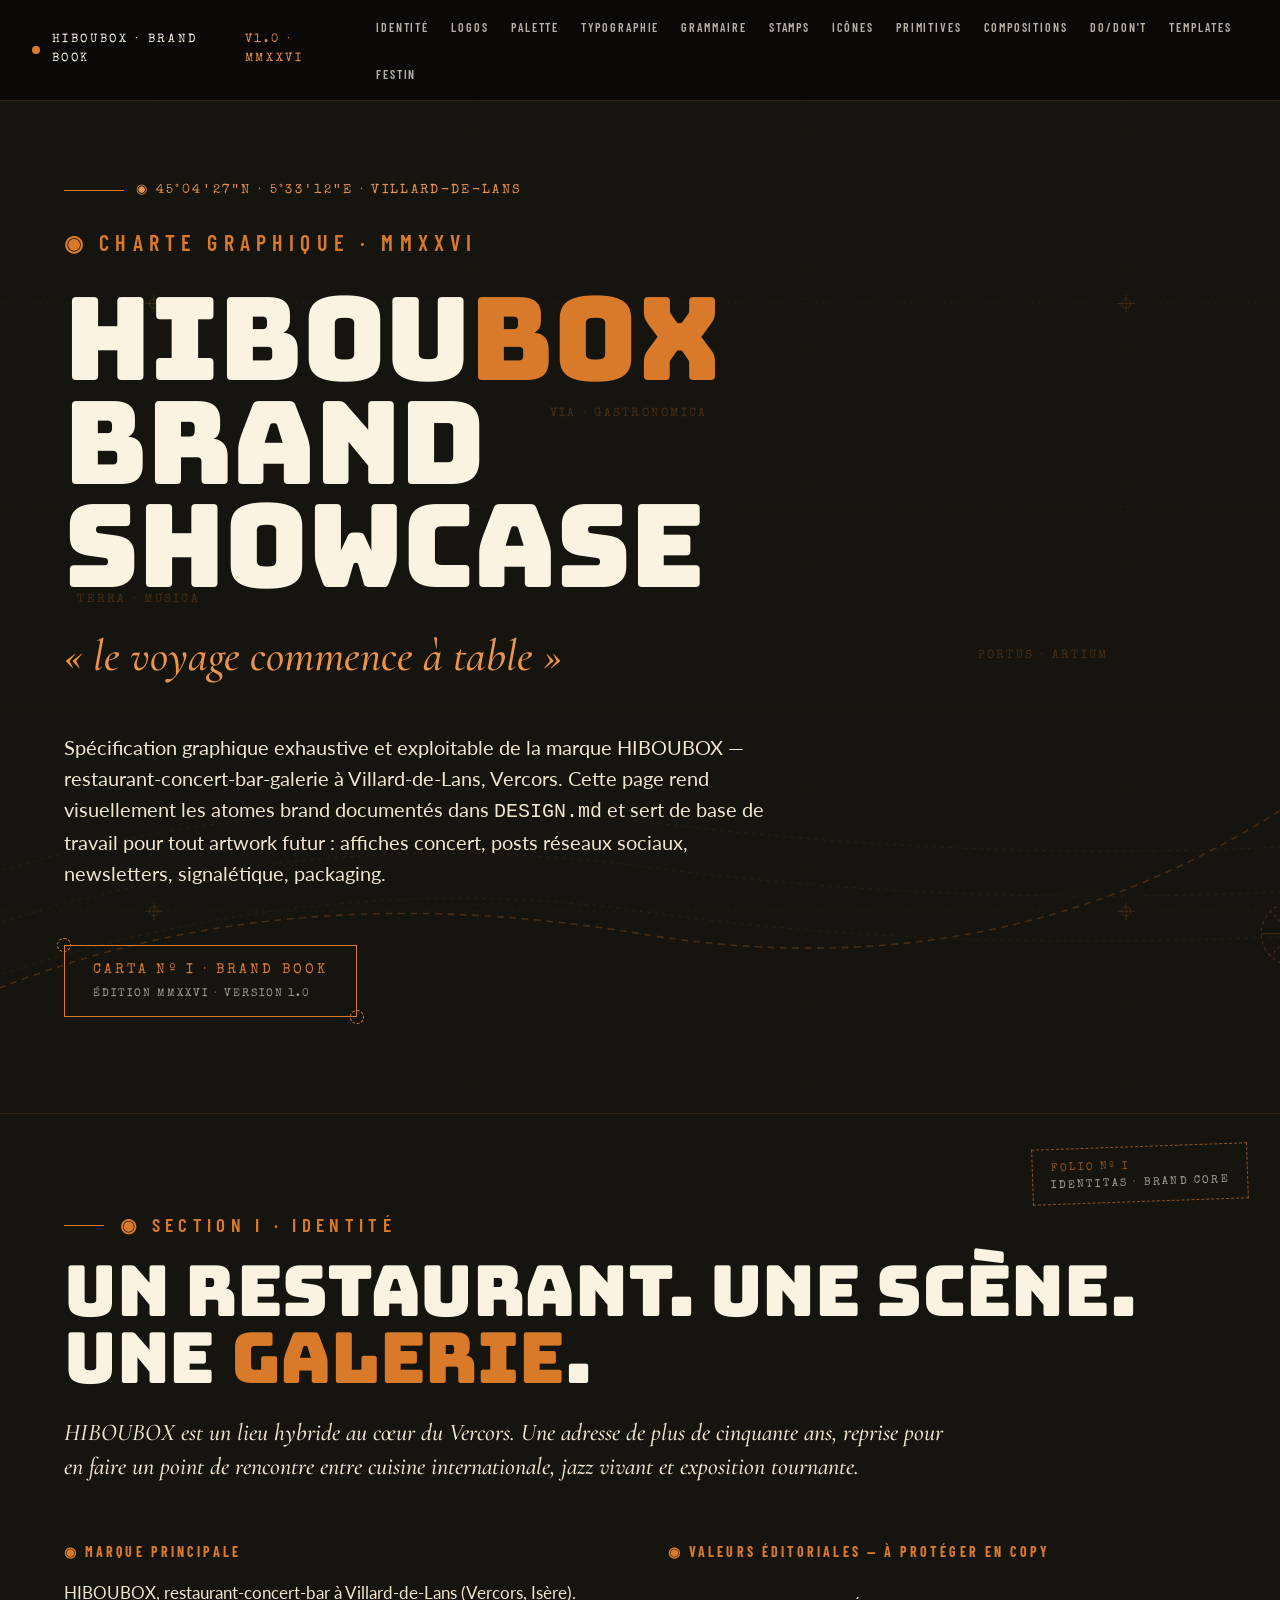
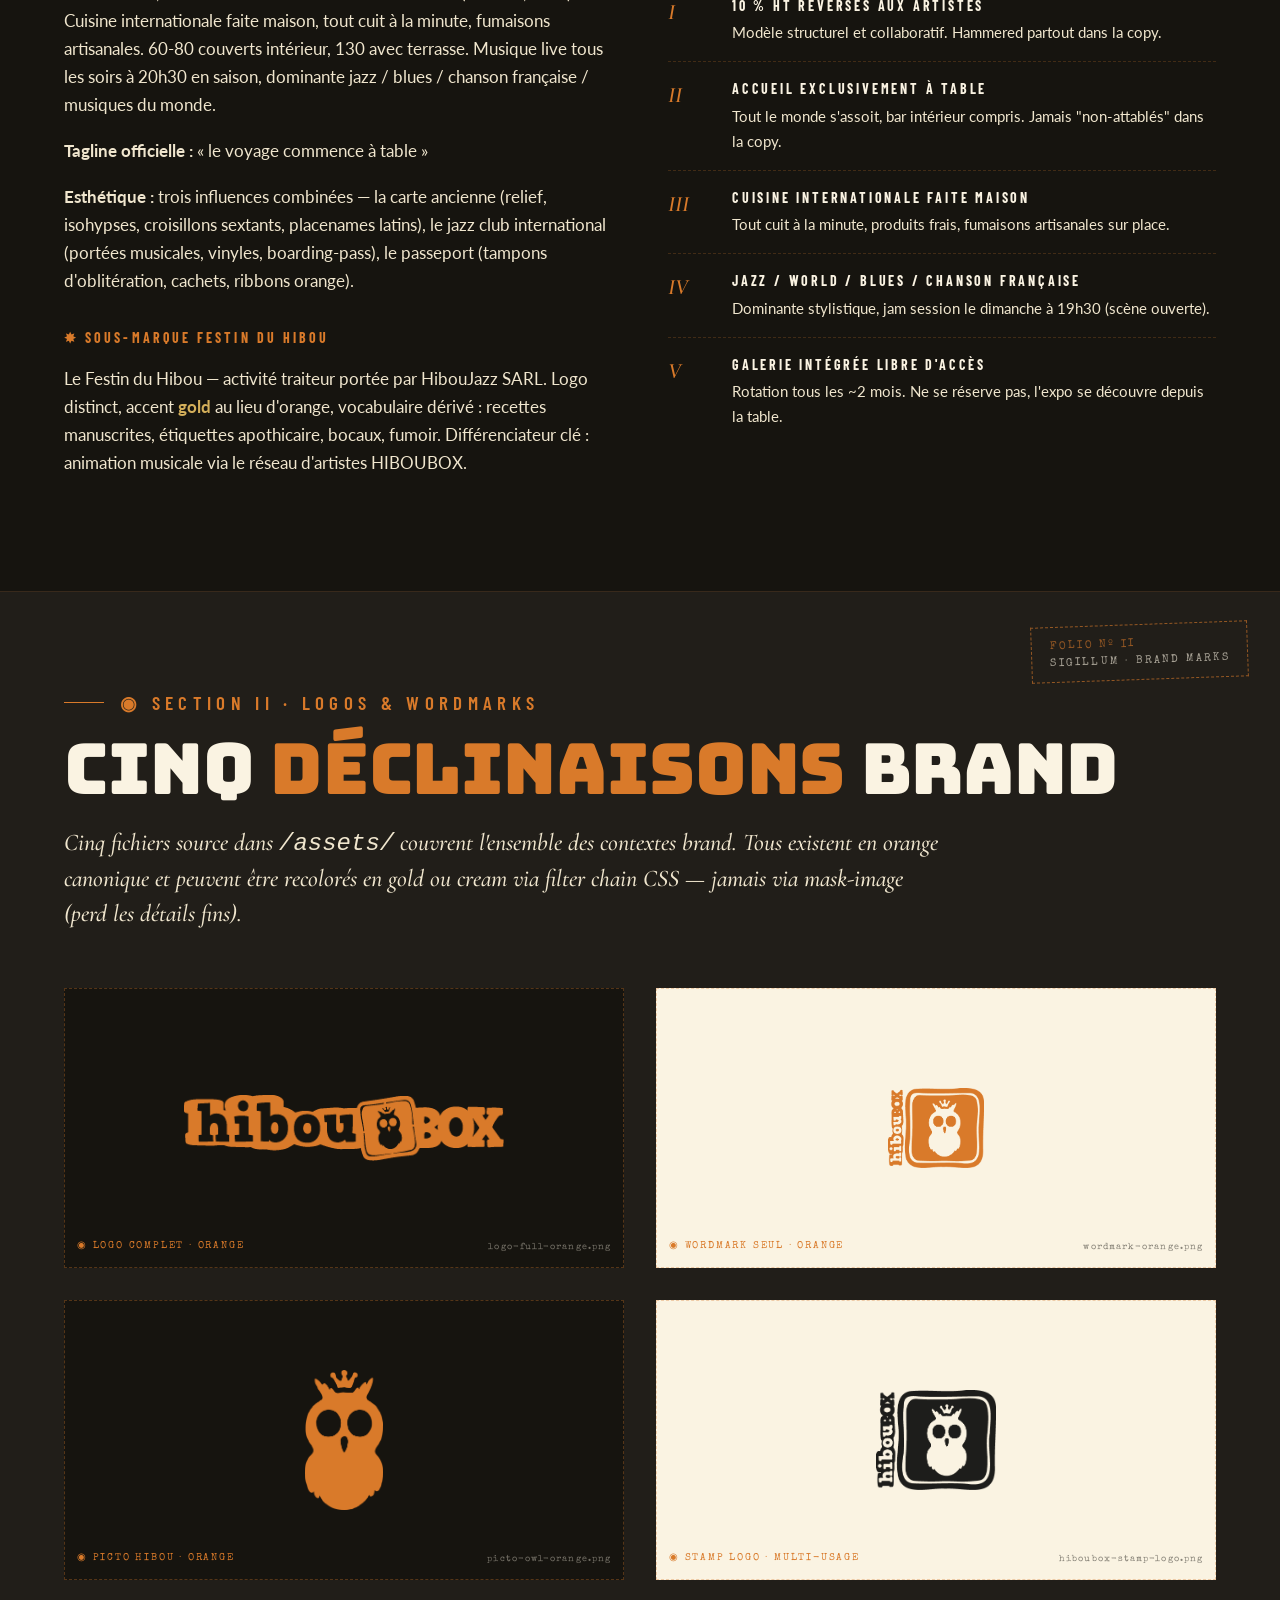
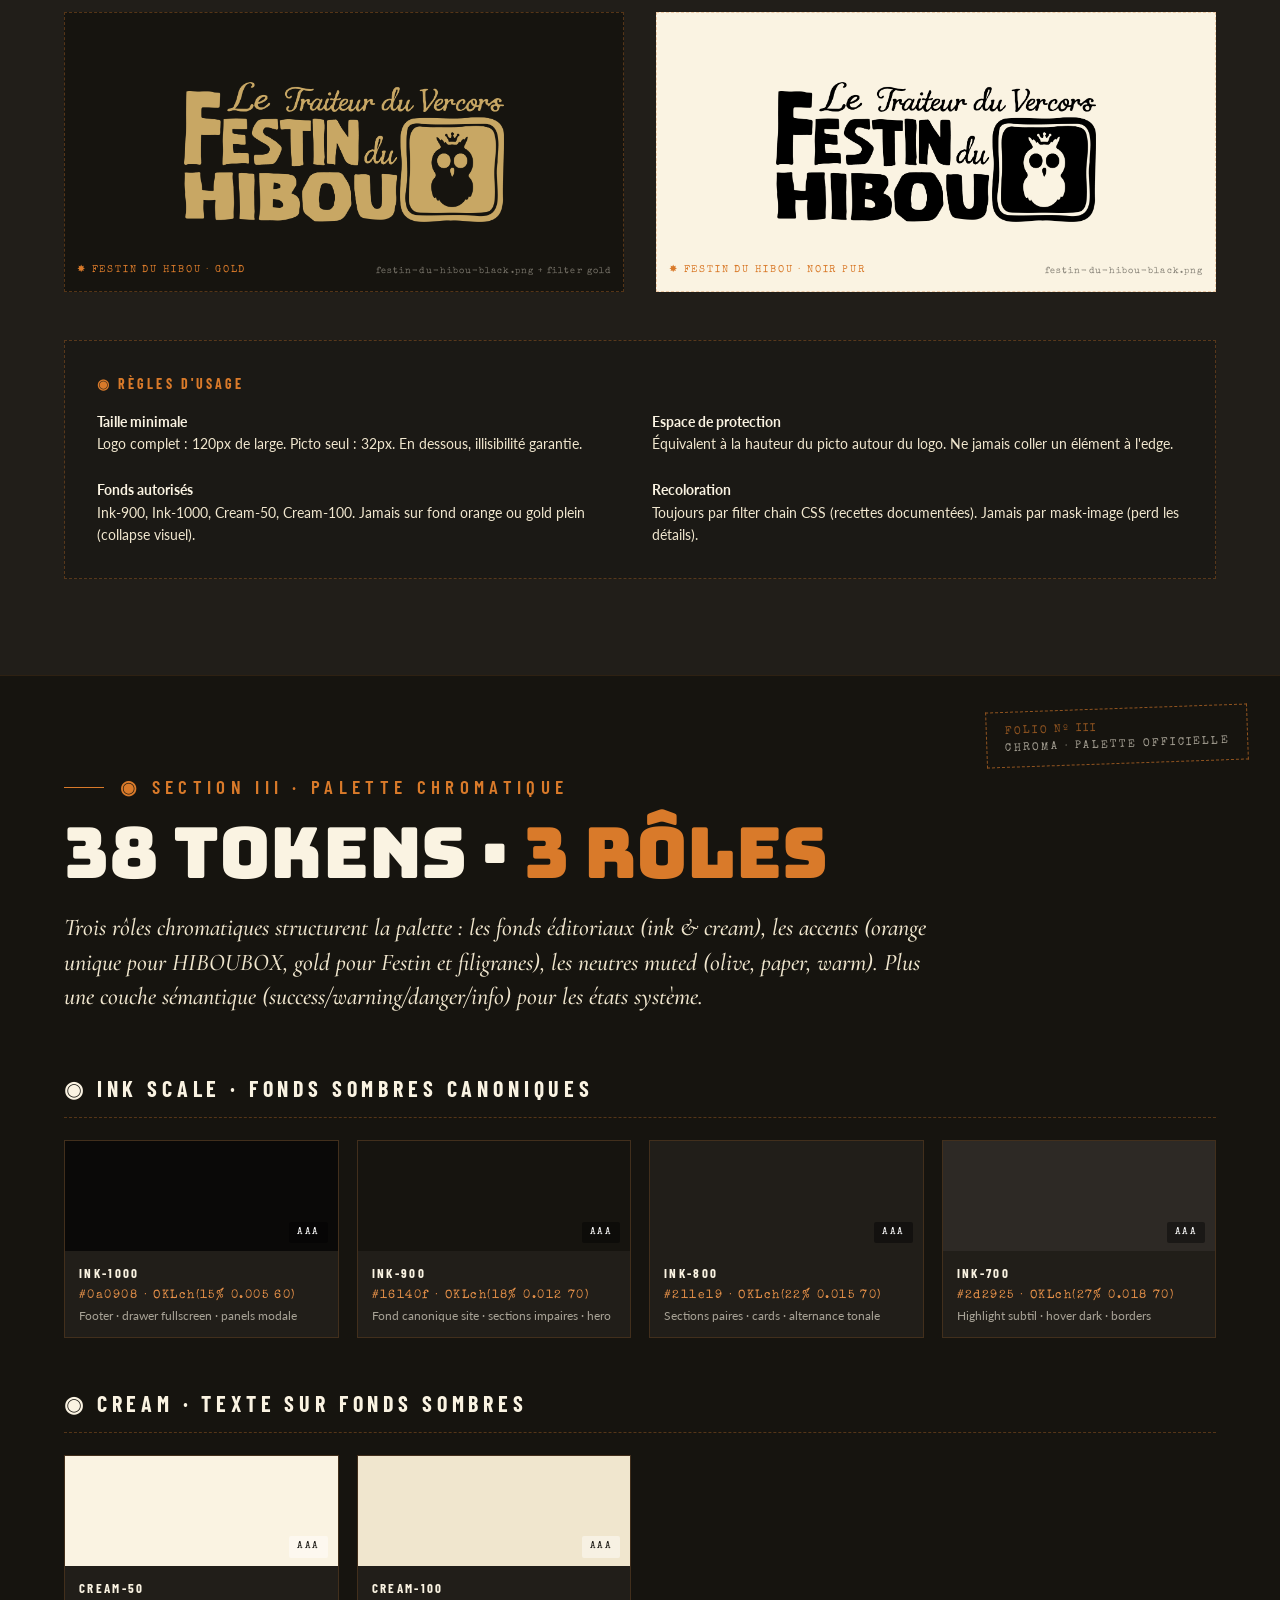
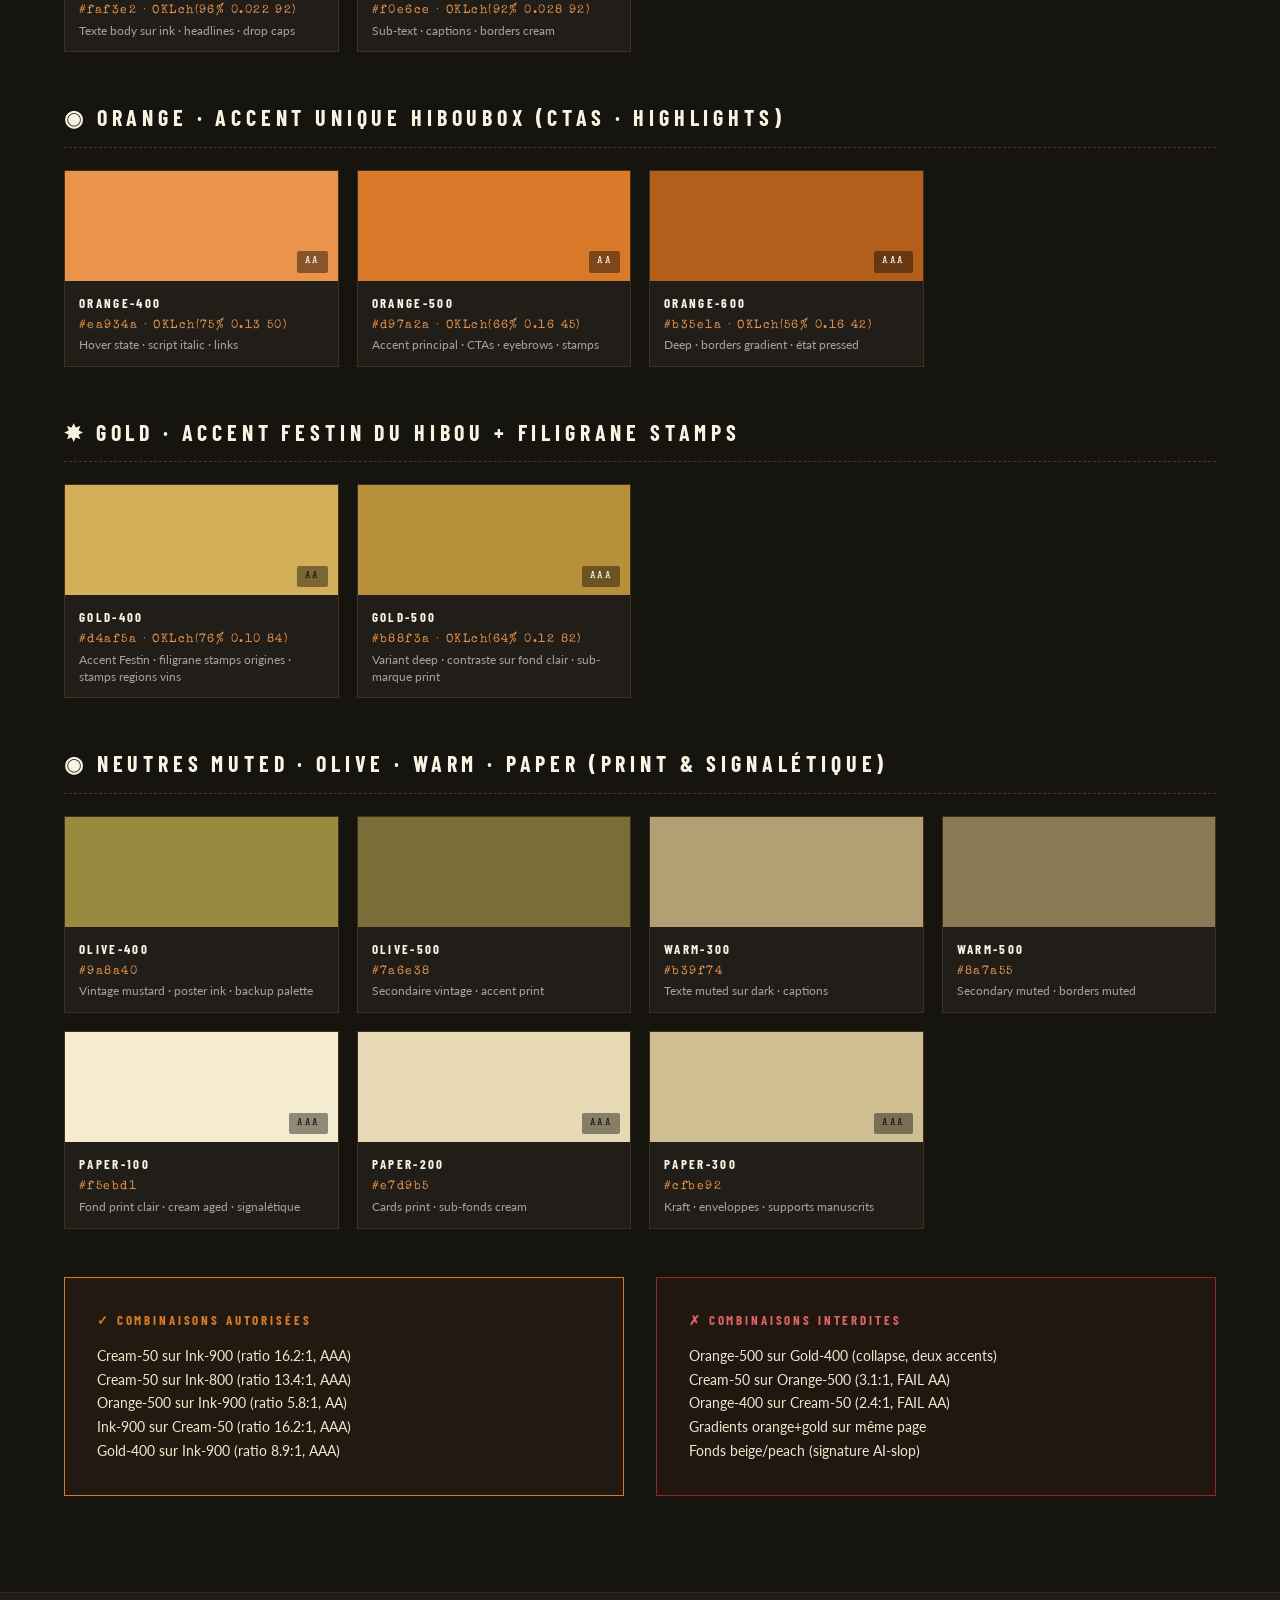
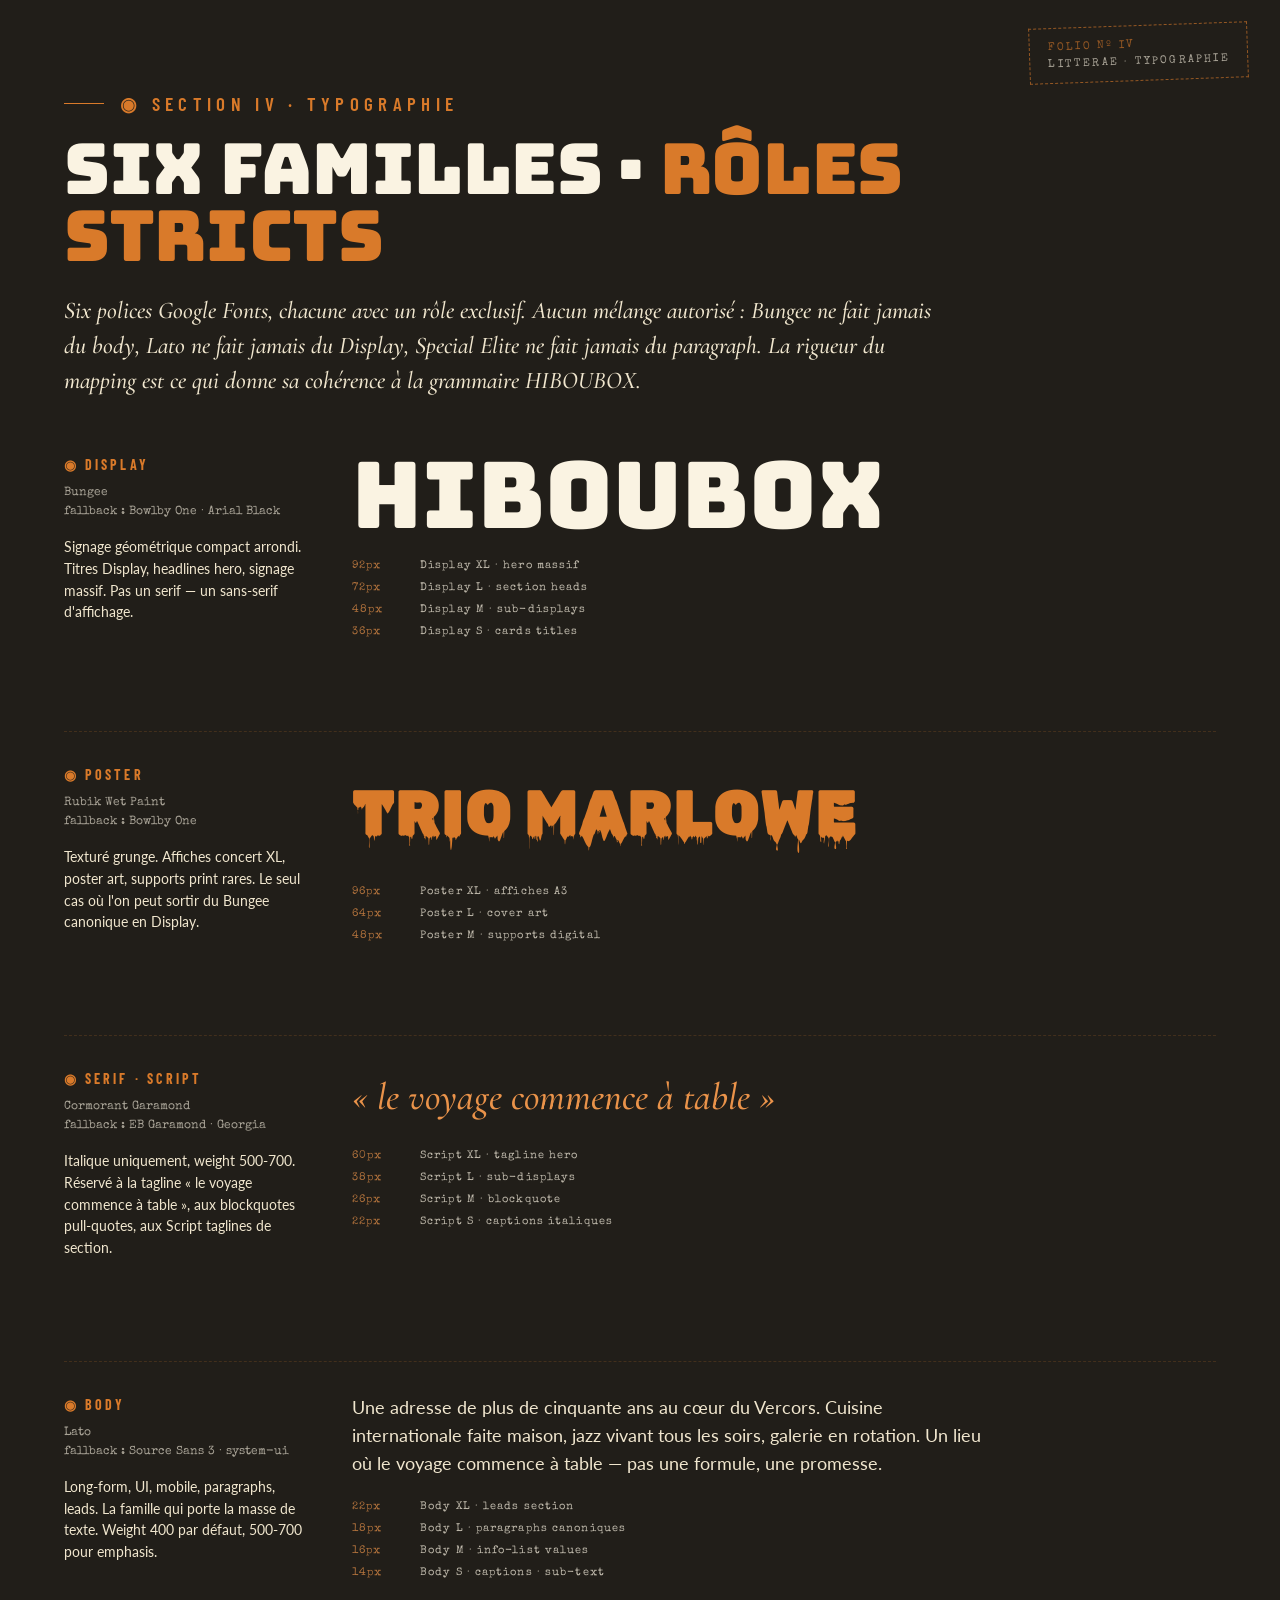
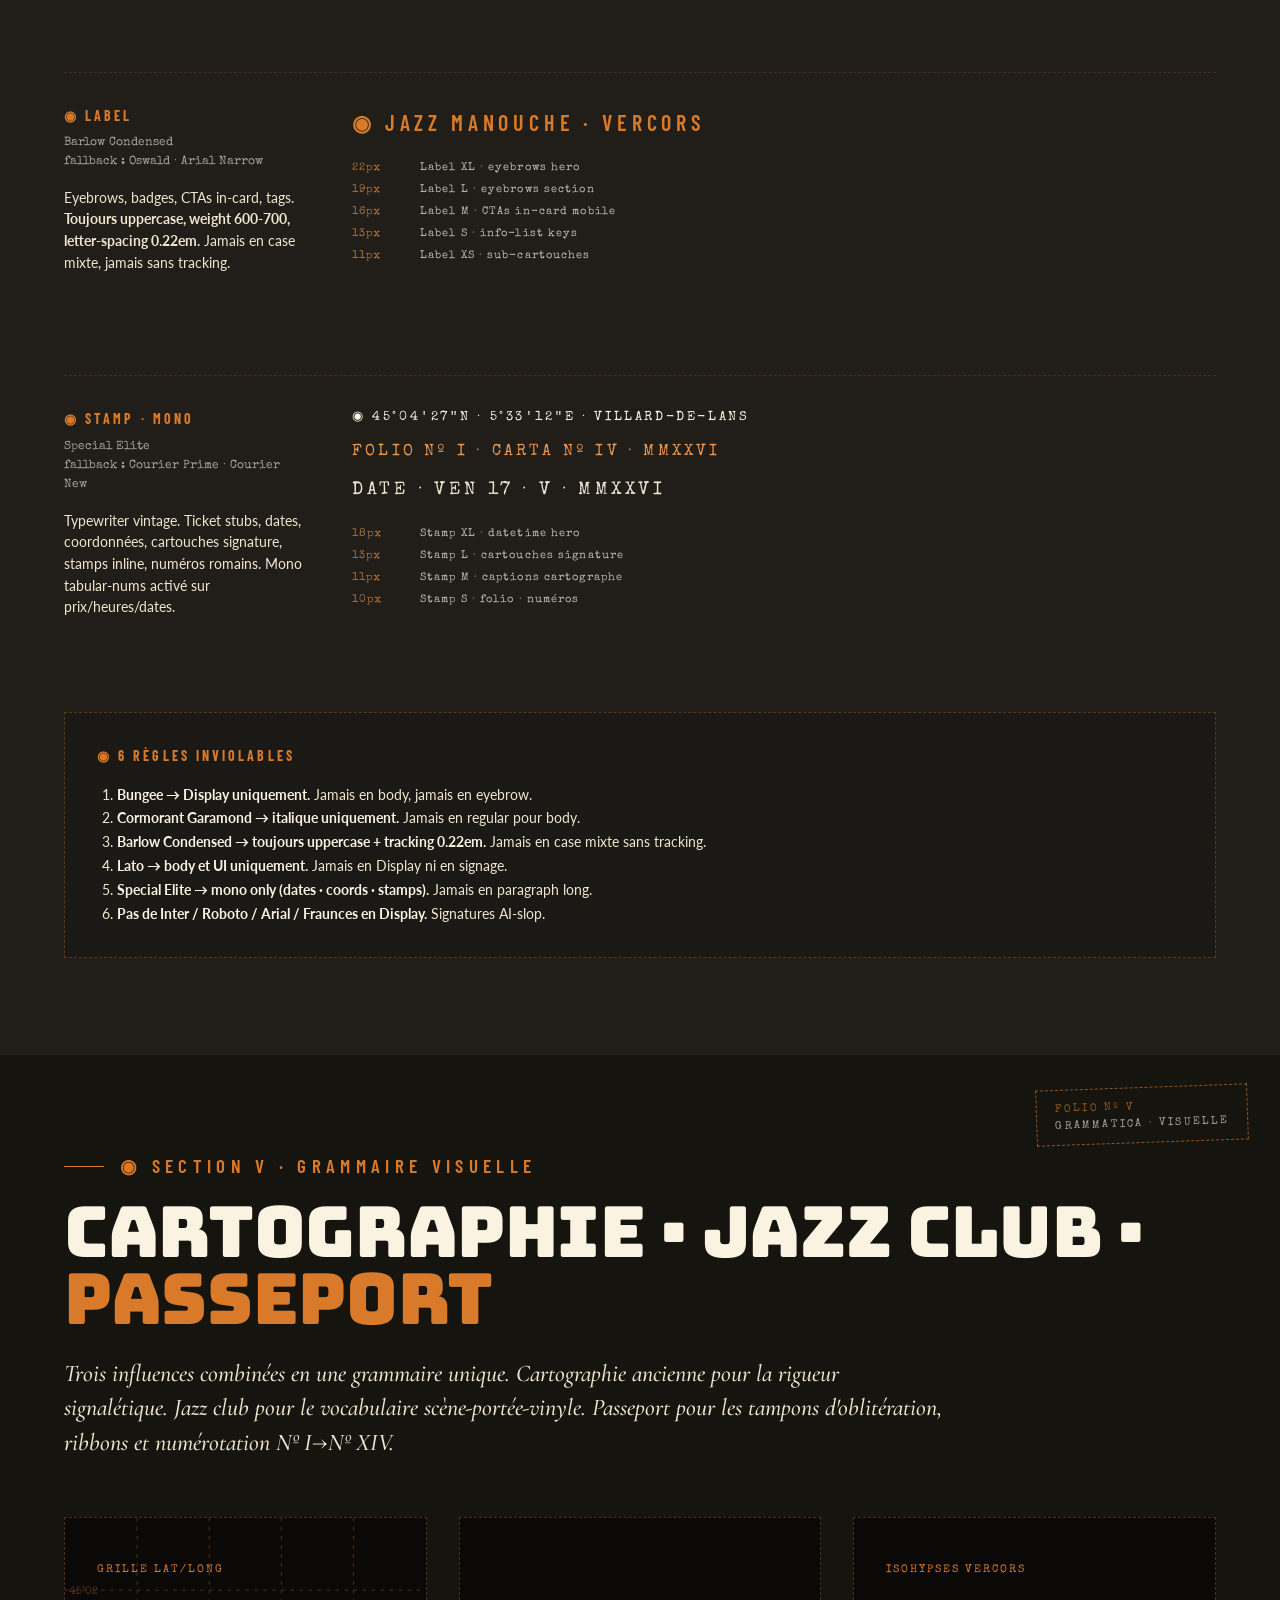
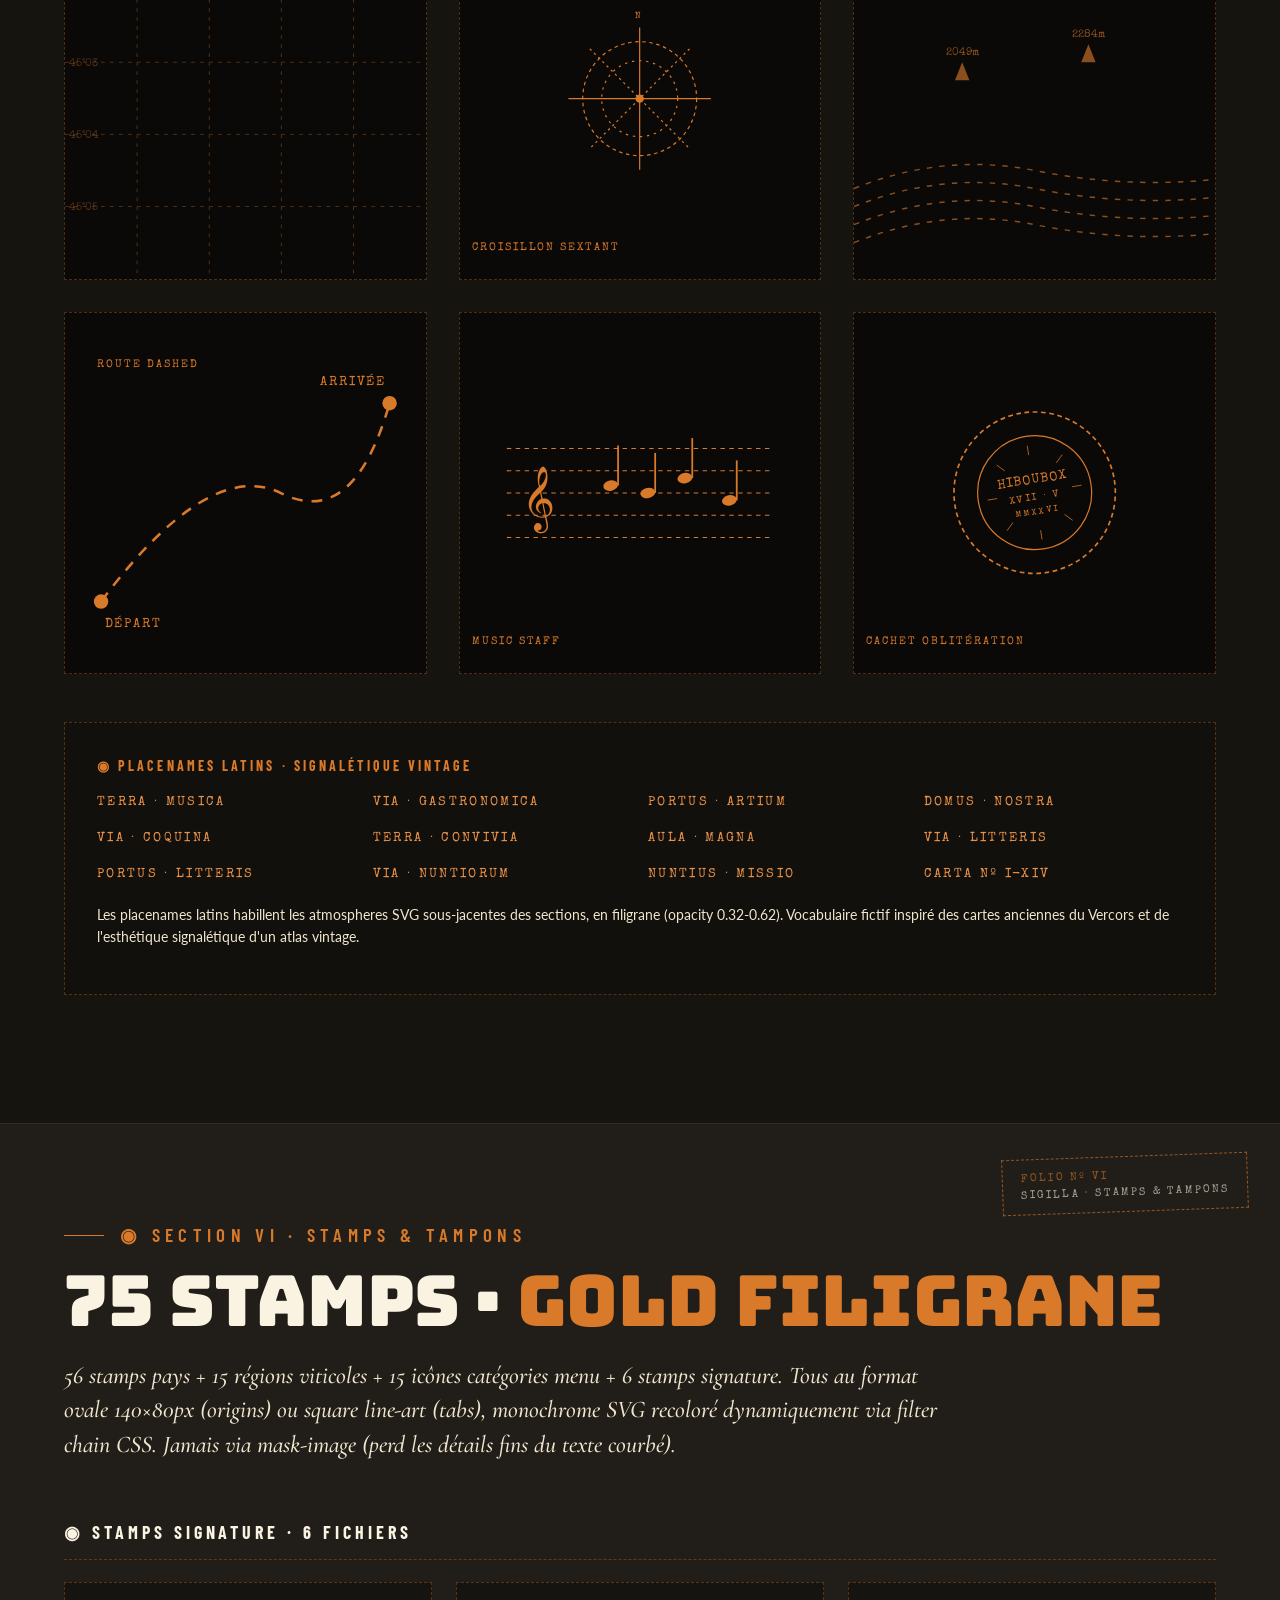
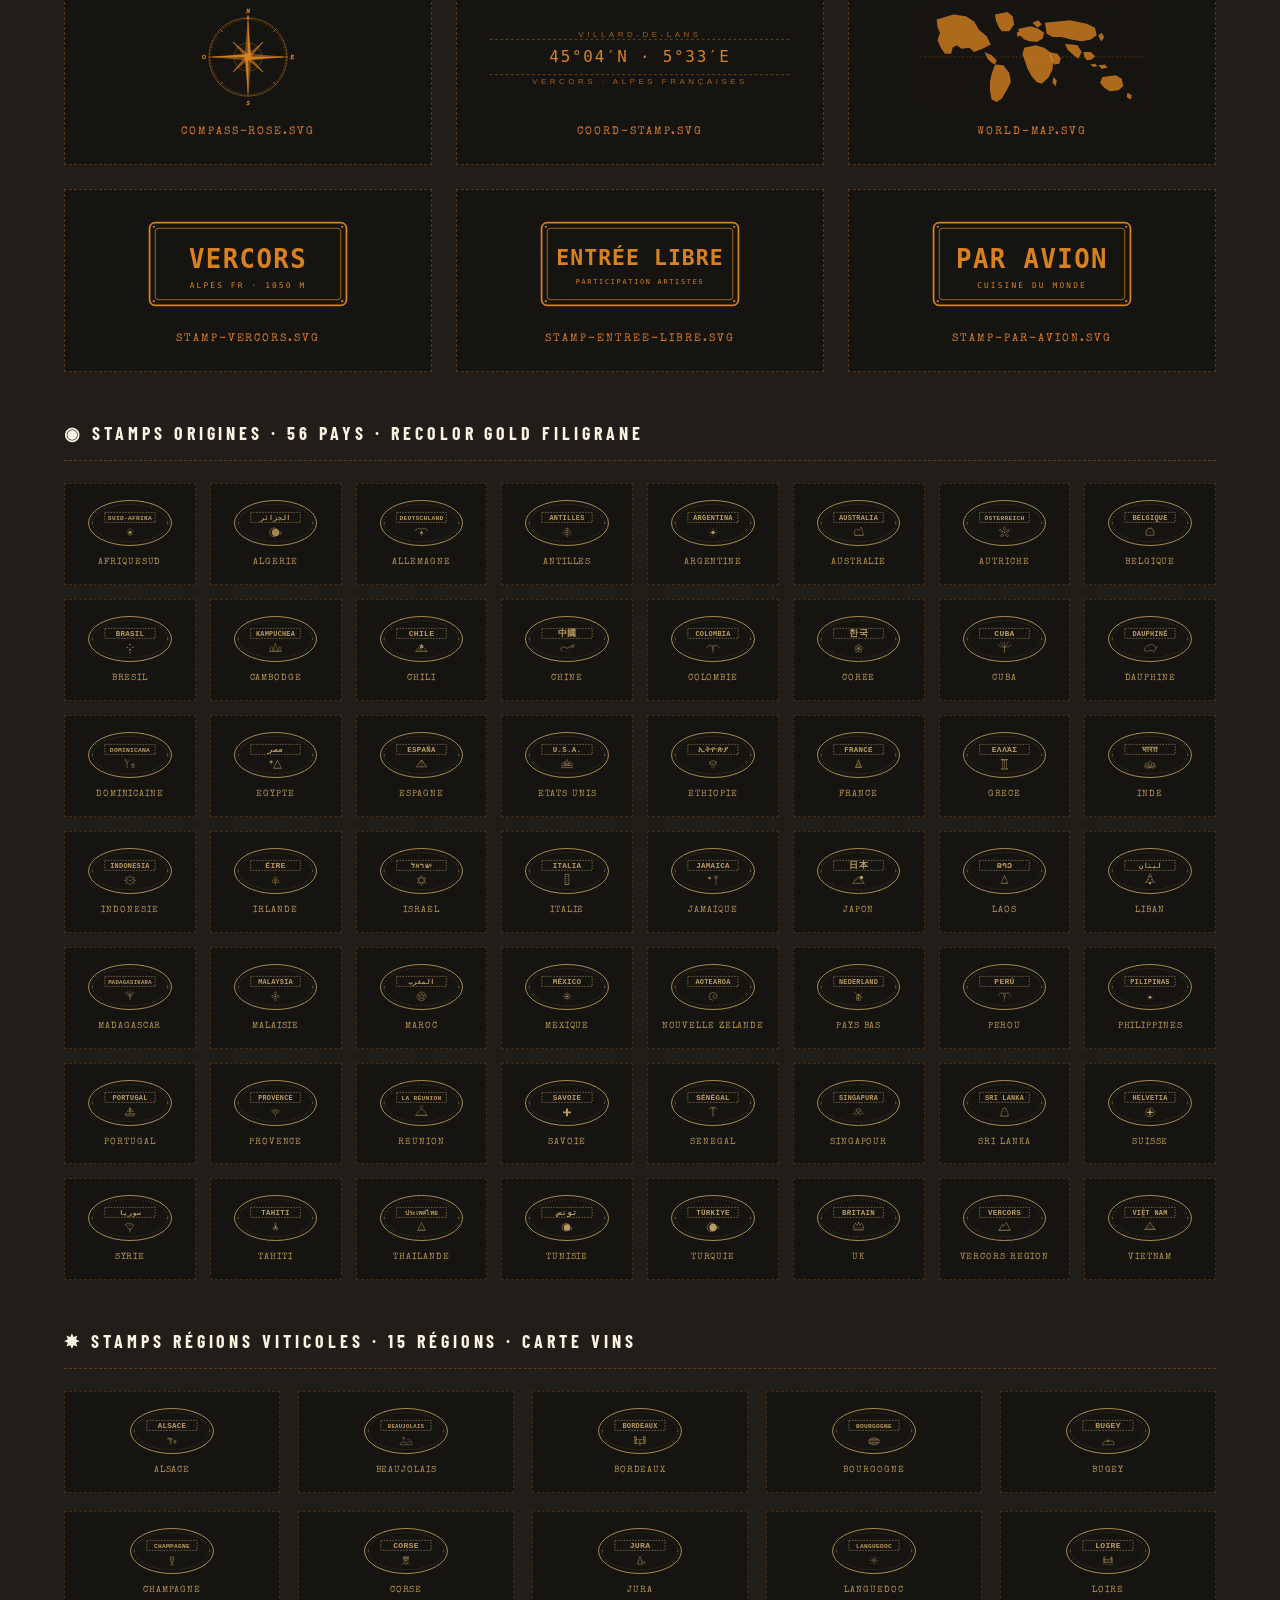
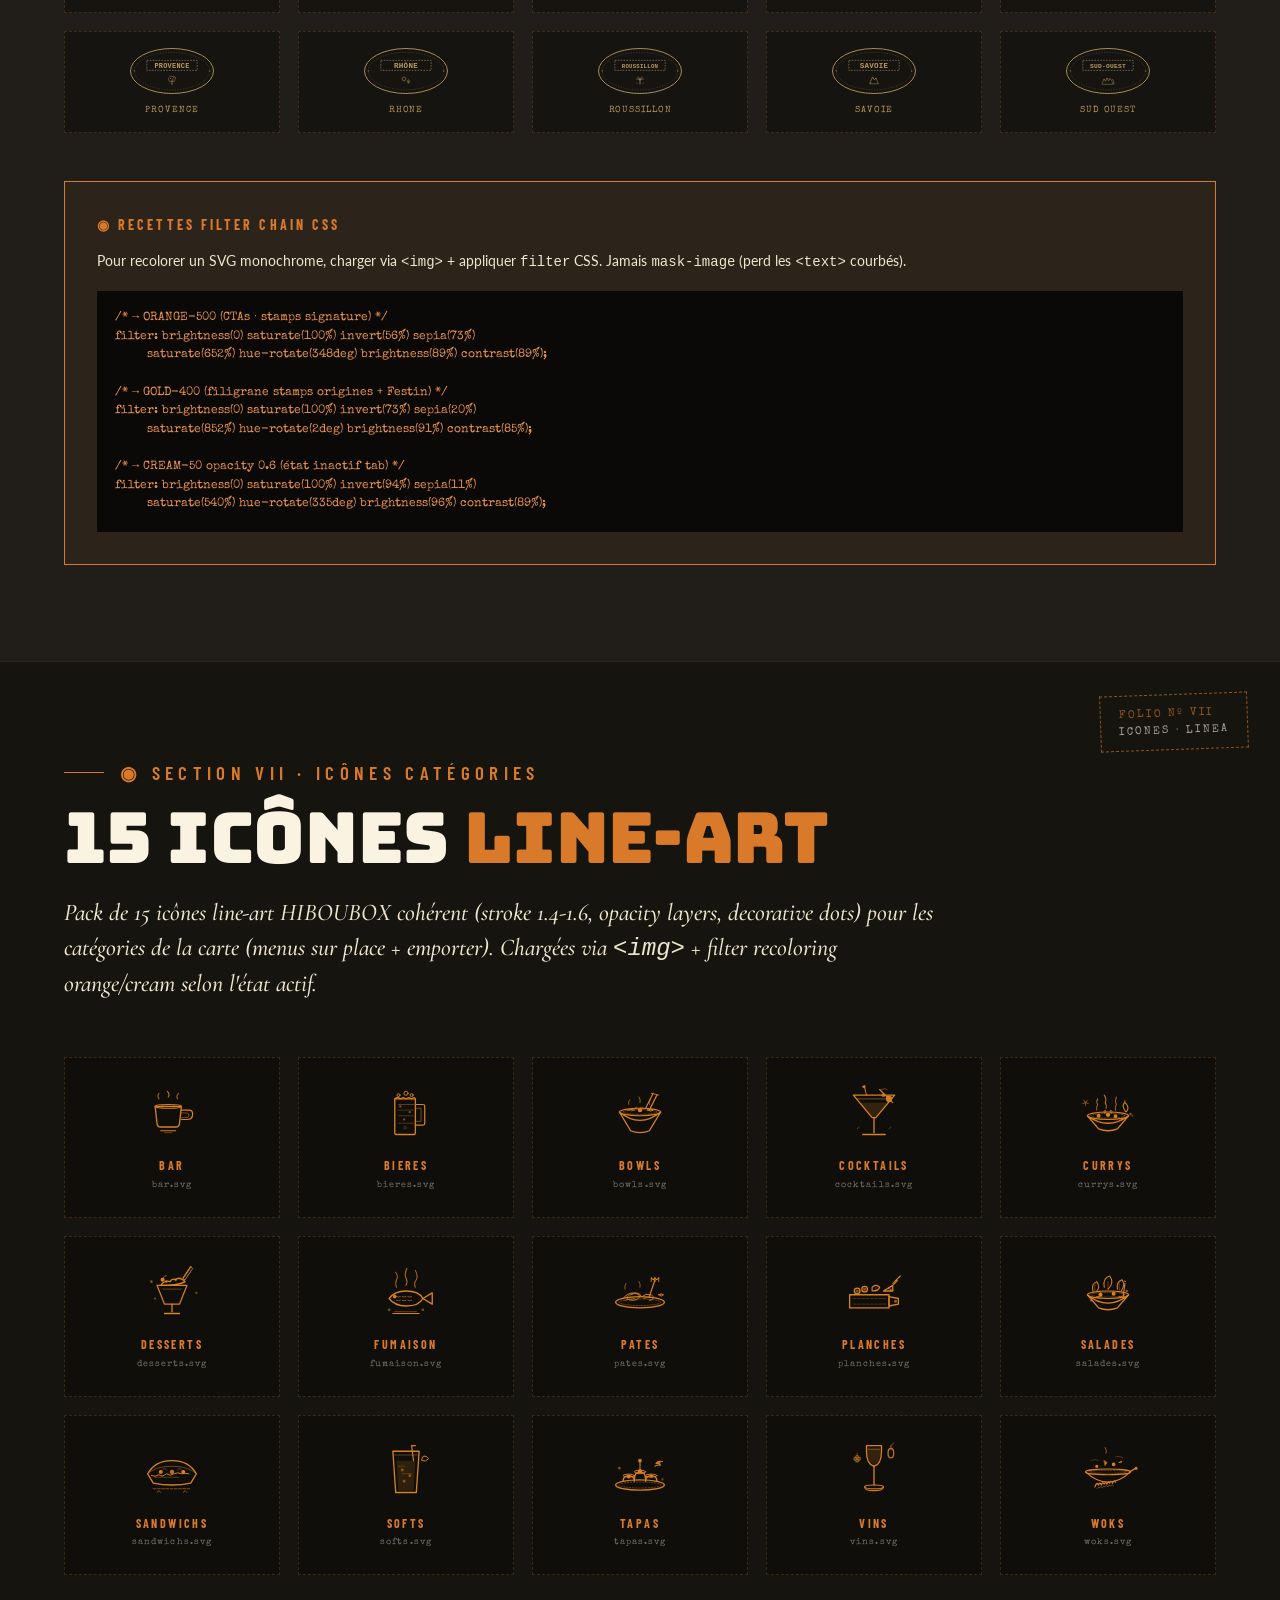
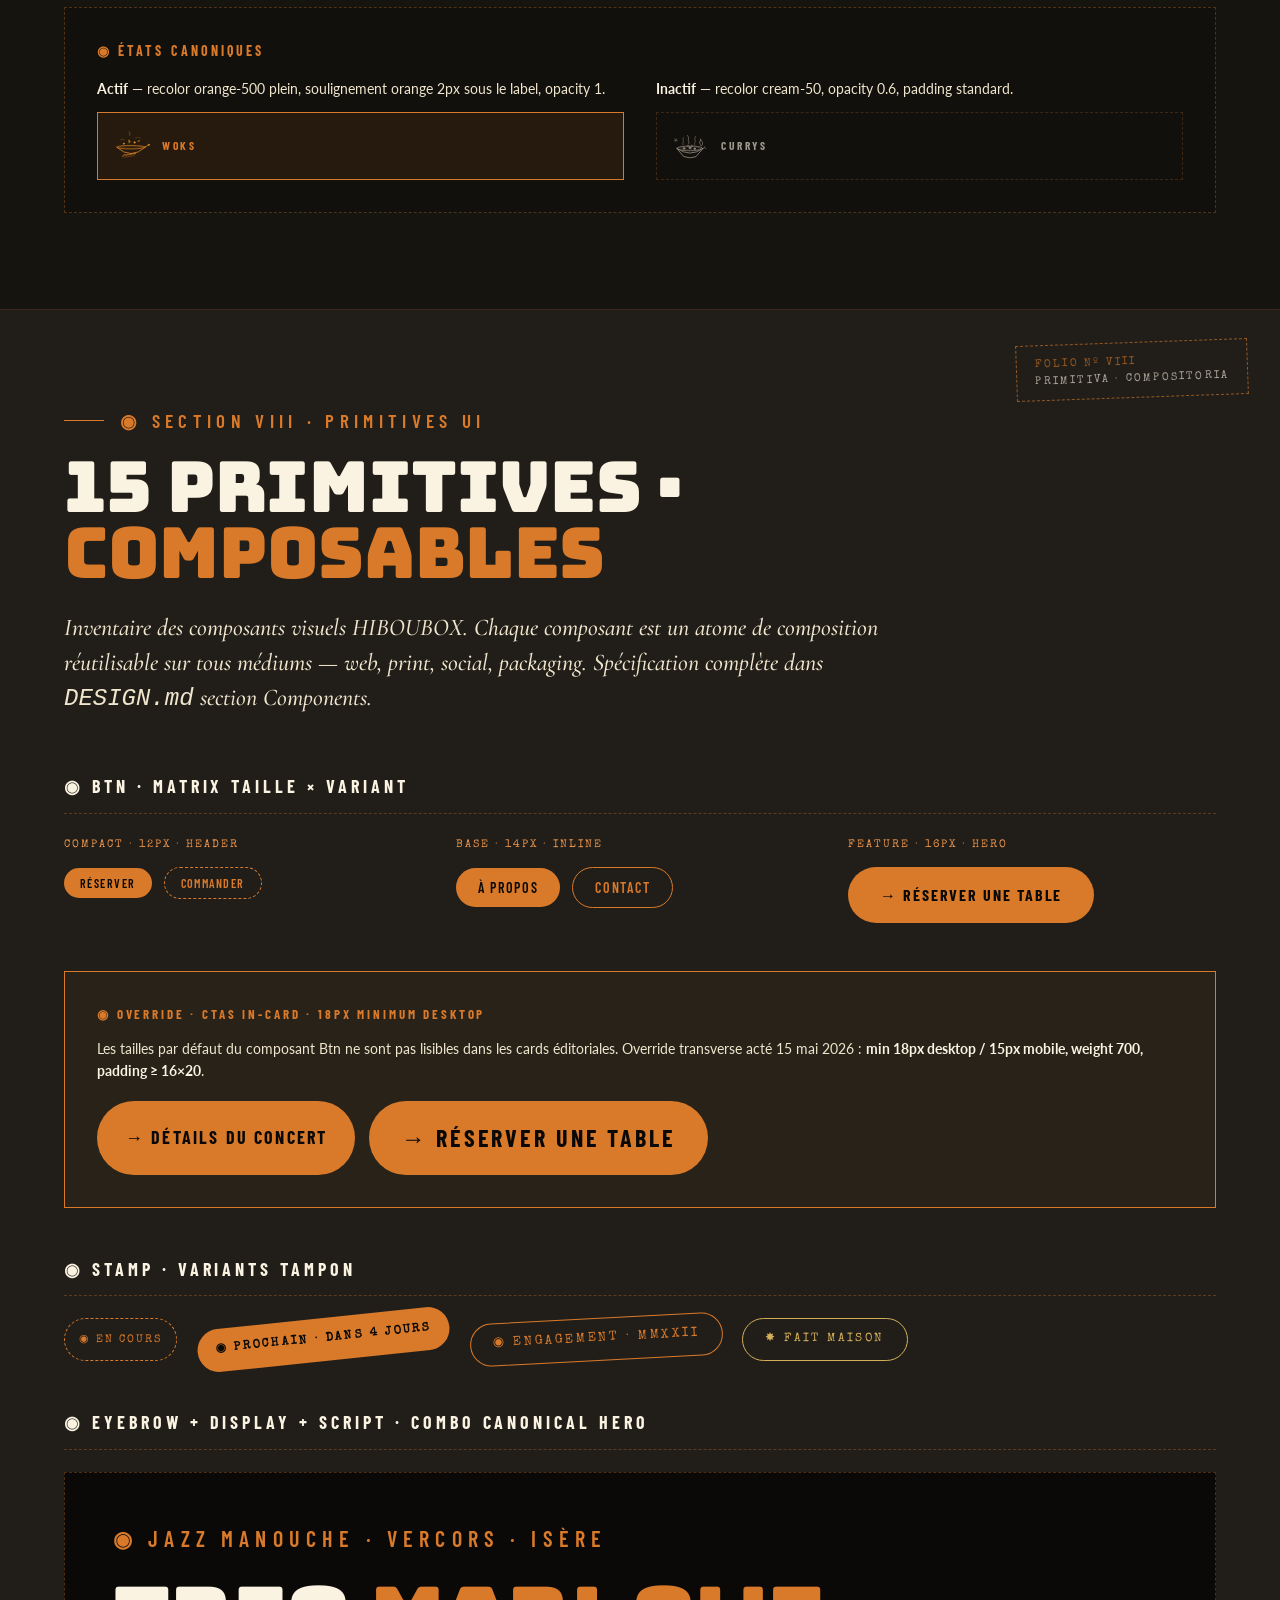
==== commit c0ebc18c: "feat(hiboubox-od): add manifest.json, origin stamps, fix preview paths - manifest.json: OD project-s" ====
--- a/hiboubox-od/preview/brand-showcase.html
+++ b/hiboubox-od/preview/brand-showcase.html
@@ -608,37 +608,37 @@
     <div class="bs-logos-grid">
 
       <div class="bs-logo-card">
-        <img src="assets/logo-full-orange.png" alt="HIBOUBOX logo complet orange" />
+        <img src="../assets/logos/logo-full-orange.png" alt="HIBOUBOX logo complet orange" />
         <span class="label">◉ LOGO COMPLET · ORANGE</span>
         <span class="filename">logo-full-orange.png</span>
       </div>
 
       <div class="bs-logo-card on-cream">
-        <img src="assets/wordmark-orange.png" alt="HIBOUBOX wordmark orange" style="max-height:80px" />
+        <img src="../assets/logos/wordmark-orange.png" alt="HIBOUBOX wordmark orange" style="max-height:80px" />
         <span class="label">◉ WORDMARK SEUL · ORANGE</span>
         <span class="filename">wordmark-orange.png</span>
       </div>
 
       <div class="bs-logo-card">
-        <img src="assets/picto-owl-orange.png" alt="HIBOUBOX picto hibou" style="max-height:140px" />
+        <img src="../assets/logos/picto-owl-orange.png" alt="HIBOUBOX picto hibou" style="max-height:140px" />
         <span class="label">◉ PICTO HIBOU · ORANGE</span>
         <span class="filename">picto-owl-orange.png</span>
       </div>
 
       <div class="bs-logo-card on-cream">
-        <img src="assets/hiboubox-stamp-logo.png" alt="HIBOUBOX stamp logo" style="max-height:100px" />
+        <img src="../assets/logos/hiboubox-stamp-logo.png" alt="HIBOUBOX stamp logo" style="max-height:100px" />
         <span class="label">◉ STAMP LOGO · MULTI-USAGE</span>
         <span class="filename">hiboubox-stamp-logo.png</span>
       </div>
 
       <div class="bs-logo-card">
-        <img class="bs-logo-festin" src="assets/festin-du-hibou-black.png" alt="Le Festin du Hibou logo gold" style="max-height:140px" />
+        <img class="bs-logo-festin" src="../assets/logos/festin-du-hibou-black.png" alt="Le Festin du Hibou logo gold" style="max-height:140px" />
         <span class="label">✸ FESTIN DU HIBOU · GOLD</span>
         <span class="filename">festin-du-hibou-black.png + filter gold</span>
       </div>
 
       <div class="bs-logo-card on-cream">
-        <img class="bs-logo-festin" src="assets/festin-du-hibou-black.png" alt="Le Festin du Hibou logo noir" style="max-height:140px; filter:none" />
+        <img class="bs-logo-festin" src="../assets/logos/festin-du-hibou-black.png" alt="Le Festin du Hibou logo noir" style="max-height:140px; filter:none" />
         <span class="label">✸ FESTIN DU HIBOU · NOIR PUR</span>
         <span class="filename">festin-du-hibou-black.png</span>
       </div>
@@ -1178,27 +1178,27 @@
     <h3 style="font-family:var(--font-label); font-size:18px; letter-spacing:0.22em; color:var(--cream-50); text-transform:uppercase; font-weight:700; margin:32px 0 22px; padding-bottom:12px; border-bottom:1px dashed rgba(217,122,42,0.32)">◉ STAMPS SIGNATURE · 6 fichiers</h3>
     <div style="display:grid; grid-template-columns:repeat(3, 1fr); gap:24px; margin-bottom:48px">
       <div style="padding:24px; border:1px dashed rgba(217,122,42,0.32); text-align:center; background:rgba(0,0,0,0.32)">
-        <img src="assets/compass-rose.svg" alt="Compass rose" style="height:100px; margin:0 auto 16px; filter:var(--filter-orange)" />
+        <img src="../assets/stamps/compass-rose.svg" alt="Compass rose" style="height:100px; margin:0 auto 16px; filter:var(--filter-orange)" />
         <p style="font-family:var(--font-stamp); font-size:11px; color:var(--orange-500); letter-spacing:0.18em; text-transform:uppercase; margin:0">compass-rose.svg</p>
       </div>
       <div style="padding:24px; border:1px dashed rgba(217,122,42,0.32); text-align:center; background:rgba(0,0,0,0.32)">
-        <img src="assets/coord-stamp.svg" alt="Coord stamp" style="height:100px; margin:0 auto 16px; filter:var(--filter-orange)" />
+        <img src="../assets/stamps/coord-stamp.svg" alt="Coord stamp" style="height:100px; margin:0 auto 16px; filter:var(--filter-orange)" />
         <p style="font-family:var(--font-stamp); font-size:11px; color:var(--orange-500); letter-spacing:0.18em; text-transform:uppercase; margin:0">coord-stamp.svg</p>
       </div>
       <div style="padding:24px; border:1px dashed rgba(217,122,42,0.32); text-align:center; background:rgba(0,0,0,0.32)">
-        <img src="assets/world-map.svg" alt="World map" style="height:100px; margin:0 auto 16px; filter:var(--filter-orange)" />
+        <img src="../assets/stamps/world-map.svg" alt="World map" style="height:100px; margin:0 auto 16px; filter:var(--filter-orange)" />
         <p style="font-family:var(--font-stamp); font-size:11px; color:var(--orange-500); letter-spacing:0.18em; text-transform:uppercase; margin:0">world-map.svg</p>
       </div>
       <div style="padding:24px; border:1px dashed rgba(217,122,42,0.32); text-align:center; background:rgba(0,0,0,0.32)">
-        <img src="assets/stamp-vercors.svg" alt="Stamp Vercors" style="height:100px; margin:0 auto 16px; filter:var(--filter-orange)" />
+        <img src="../assets/stamps/stamp-vercors.svg" alt="Stamp Vercors" style="height:100px; margin:0 auto 16px; filter:var(--filter-orange)" />
         <p style="font-family:var(--font-stamp); font-size:11px; color:var(--orange-500); letter-spacing:0.18em; text-transform:uppercase; margin:0">stamp-vercors.svg</p>
       </div>
       <div style="padding:24px; border:1px dashed rgba(217,122,42,0.32); text-align:center; background:rgba(0,0,0,0.32)">
-        <img src="assets/stamp-entree-libre.svg" alt="Stamp entrée libre" style="height:100px; margin:0 auto 16px; filter:var(--filter-orange)" />
+        <img src="../assets/stamps/stamp-entree-libre.svg" alt="Stamp entrée libre" style="height:100px; margin:0 auto 16px; filter:var(--filter-orange)" />
         <p style="font-family:var(--font-stamp); font-size:11px; color:var(--orange-500); letter-spacing:0.18em; text-transform:uppercase; margin:0">stamp-entree-libre.svg</p>
       </div>
       <div style="padding:24px; border:1px dashed rgba(217,122,42,0.32); text-align:center; background:rgba(0,0,0,0.32)">
-        <img src="assets/stamp-par-avion.svg" alt="Stamp par avion" style="height:100px; margin:0 auto 16px; filter:var(--filter-orange)" />
+        <img src="../assets/stamps/stamp-par-avion.svg" alt="Stamp par avion" style="height:100px; margin:0 auto 16px; filter:var(--filter-orange)" />
         <p style="font-family:var(--font-stamp); font-size:11px; color:var(--orange-500); letter-spacing:0.18em; text-transform:uppercase; margin:0">stamp-par-avion.svg</p>
       </div>
     </div>
@@ -1250,14 +1250,14 @@
         <div>
           <p style="font-family:var(--font-body); font-size:14px; color:var(--cream-100); line-height:1.6; margin:0 0 12px"><strong style="color:var(--cream-50)">Actif</strong> — recolor orange-500 plein, soulignement orange 2px sous le label, opacity 1.</p>
           <div style="display:flex; align-items:center; gap:12px; padding:14px; border:1.5px solid var(--orange-500); background:rgba(217,122,42,0.10)">
-            <img src="assets/tabs/woks.svg" style="height:38px; filter:var(--filter-orange)" alt="" />
+            <img src="../assets/tabs/woks.svg" style="height:38px; filter:var(--filter-orange)" alt="" />
             <span style="font-family:var(--font-label); font-size:11.5px; letter-spacing:0.22em; color:var(--orange-500); text-transform:uppercase; font-weight:700">WOKS</span>
           </div>
         </div>
         <div>
           <p style="font-family:var(--font-body); font-size:14px; color:var(--cream-100); line-height:1.6; margin:0 0 12px"><strong style="color:var(--cream-50)">Inactif</strong> — recolor cream-50, opacity 0.6, padding standard.</p>
           <div style="display:flex; align-items:center; gap:12px; padding:14px; border:1px dashed rgba(217,122,42,0.22); background:transparent">
-            <img src="assets/tabs/currys.svg" style="height:38px; filter:var(--filter-cream); opacity:0.6" alt="" />
+            <img src="../assets/tabs/currys.svg" style="height:38px; filter:var(--filter-cream); opacity:0.6" alt="" />
             <span style="font-family:var(--font-label); font-size:11.5px; letter-spacing:0.22em; color:var(--cream-50); opacity:0.6; text-transform:uppercase; font-weight:700">CURRYS</span>
           </div>
         </div>
@@ -1807,7 +1807,7 @@
       <article style="padding:40px; background:var(--ink-1000); border:1.6px solid var(--gold-400); position:relative; box-shadow:0 12px 36px rgba(0,0,0,0.32)">
         <div style="position:absolute; top:0; left:0; right:0; height:1px; background:linear-gradient(90deg, transparent, var(--gold-400), transparent); opacity:0.6"></div>
         <p style="font-family:var(--font-label); font-size:14px; color:var(--gold-400); letter-spacing:0.28em; text-transform:uppercase; font-weight:600; margin:0 0 18px">✸ NOTRE BRANCHE TRAITEUR</p>
-        <img class="bs-logo-festin" src="assets/festin-du-hibou-black.png" alt="Le Festin du Hibou" style="max-height:140px; margin:0 0 24px" />
+        <img class="bs-logo-festin" src="../assets/logos/festin-du-hibou-black.png" alt="Le Festin du Hibou" style="max-height:140px; margin:0 0 24px" />
         <p style="font-family:var(--font-serif); font-style:italic; font-weight:600; font-size:24px; color:var(--cream-50); line-height:1.4; margin:0 0 22px">« notre cuisine se déplace chez vous »</p>
         <p style="font-family:var(--font-body); font-size:15px; color:var(--cream-100); line-height:1.55; margin:0 0 28px">Apéritif dînatoire · buffet chaud-froid · menu à table sur mesure. Animation musicale possible via le réseau d'artistes HIBOUBOX — c'est notre différenciateur clé.</p>
         <div style="display:flex; gap:12px; flex-wrap:wrap; margin-bottom:24px">
@@ -1911,7 +1911,7 @@
   var orangeFilter = "brightness(0) saturate(100%) invert(56%) sepia(73%) saturate(652%) hue-rotate(348deg) brightness(89%) contrast(89%)";
 
   function buildOriginCard(slug, folder){
-    var url = "assets/" + (folder ? folder + "/" : "origins/") + slug + ".svg";
+    var url = "../assets/" + (folder ? folder + "/" : "origins/") + slug + ".svg";
     var label = slug.replace(/-/g, ' ').replace(/\b\w/g, function(c){ return c.toUpperCase(); });
     var card = document.createElement('div');
     card.style.cssText = "padding:14px 10px; border:1px dashed rgba(217,122,42,0.22); background:rgba(0,0,0,0.32); text-align:center; transition:opacity .2s, border-color .2s";
@@ -1923,7 +1923,7 @@
   }
 
   function buildTabCard(slug){
-    var url = "assets/tabs/" + slug + ".svg";
+    var url = "../assets/tabs/" + slug + ".svg";
     var label = slug.charAt(0).toUpperCase() + slug.slice(1);
     var card = document.createElement('div');
     card.style.cssText = "padding:24px 14px; border:1px dashed rgba(217,122,42,0.22); background:rgba(0,0,0,0.32); text-align:center; transition:border-color .2s";
